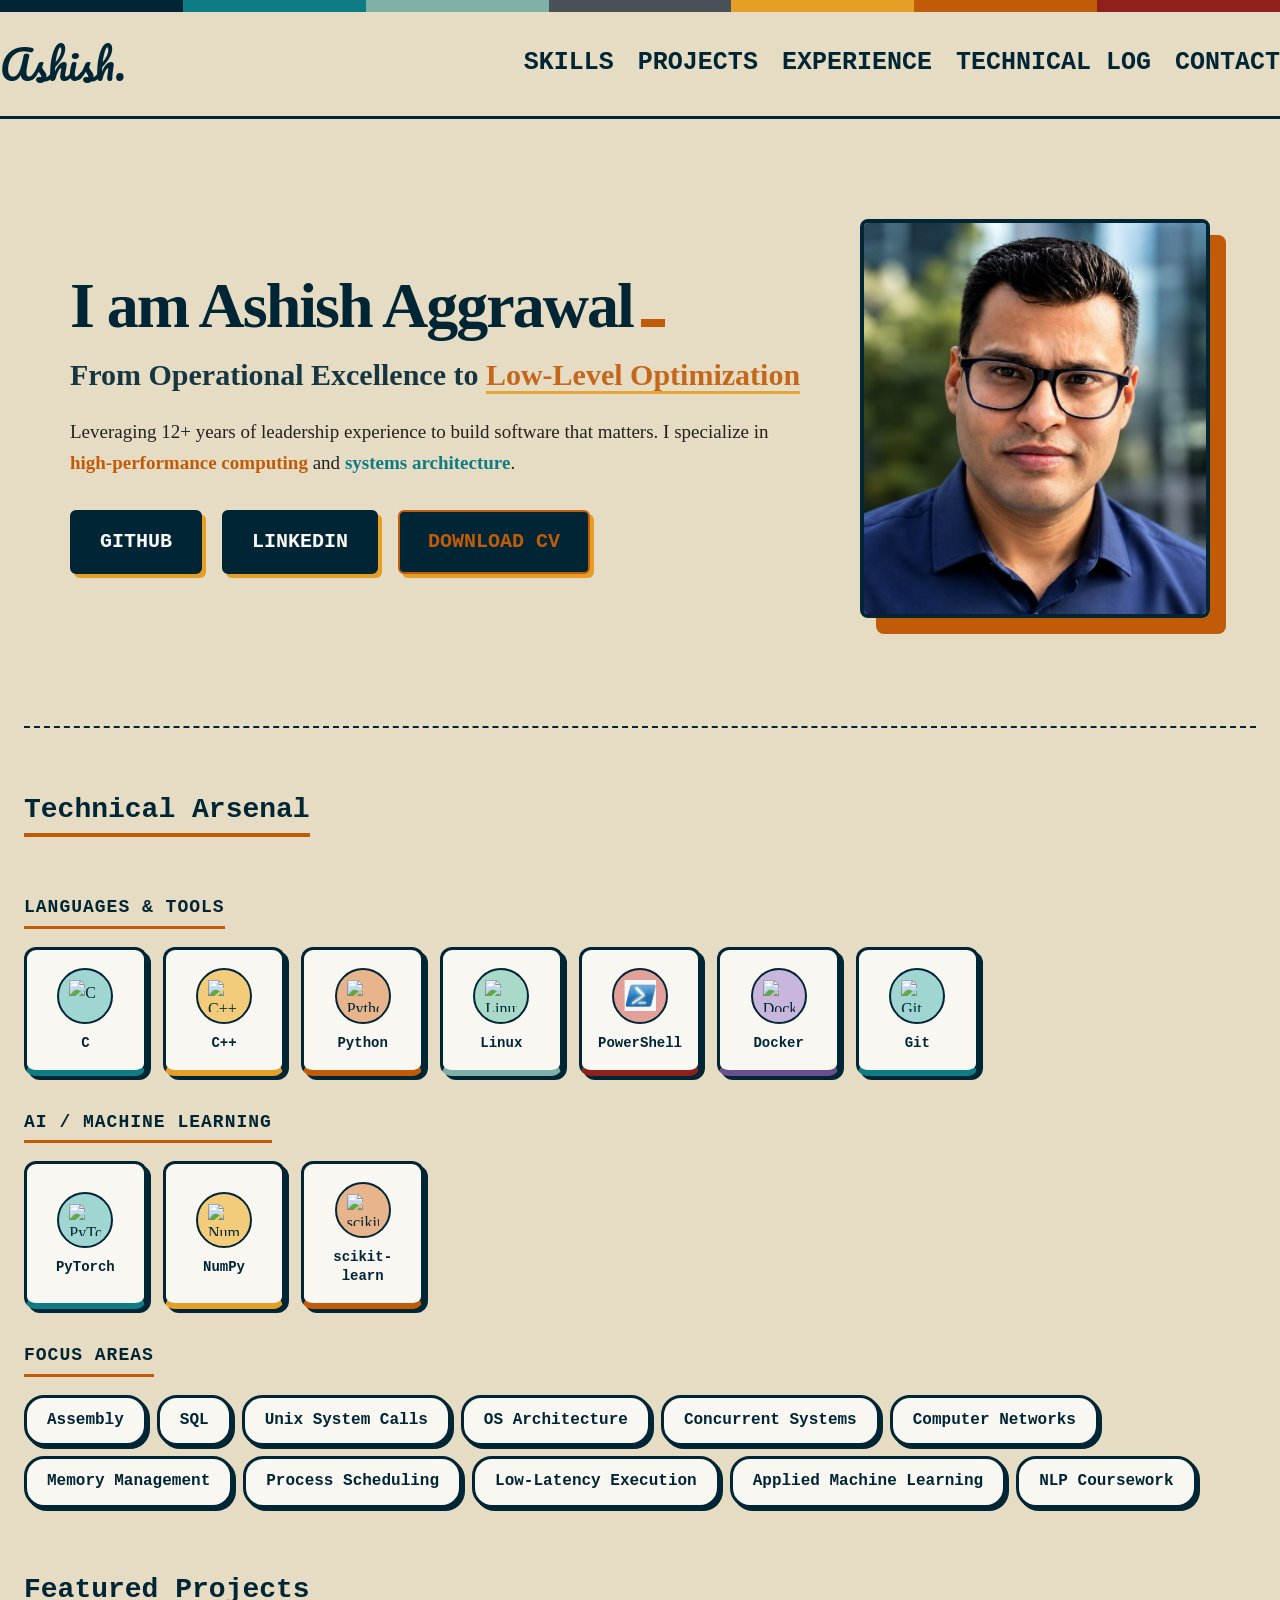
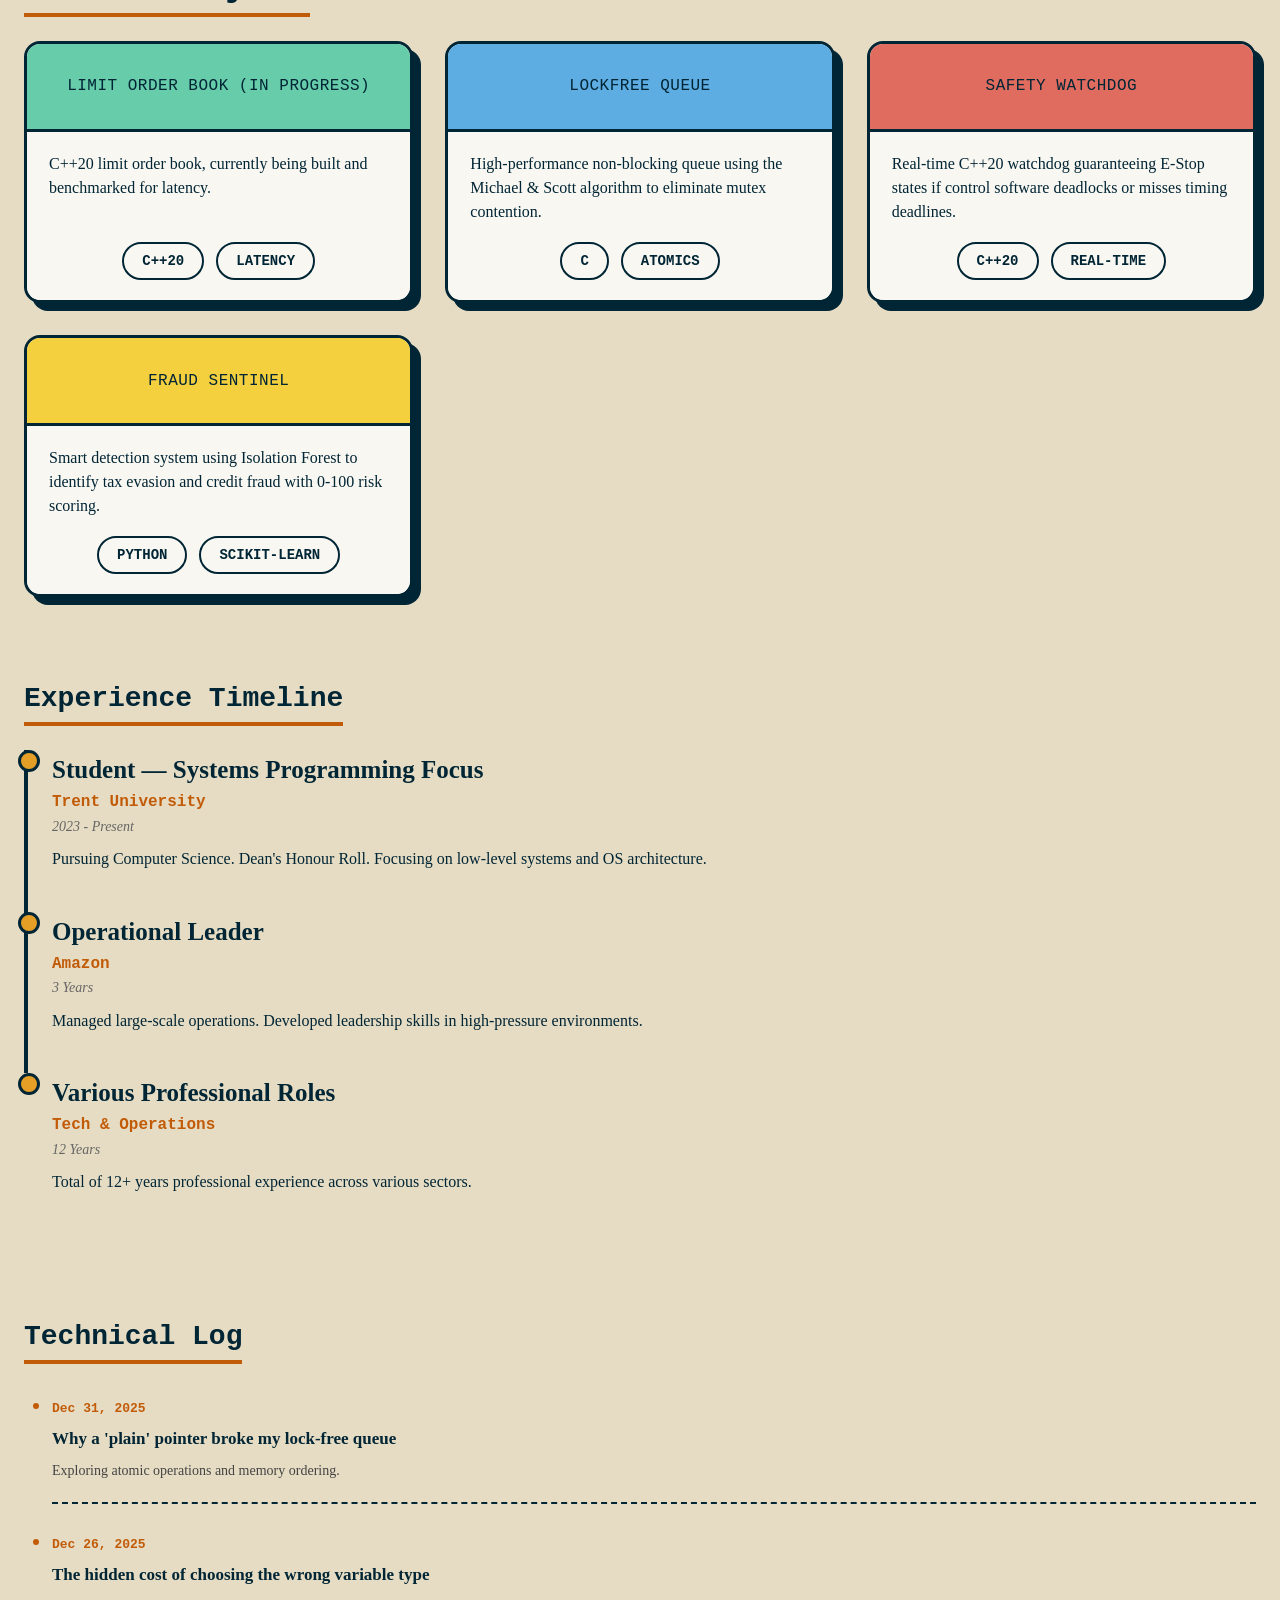
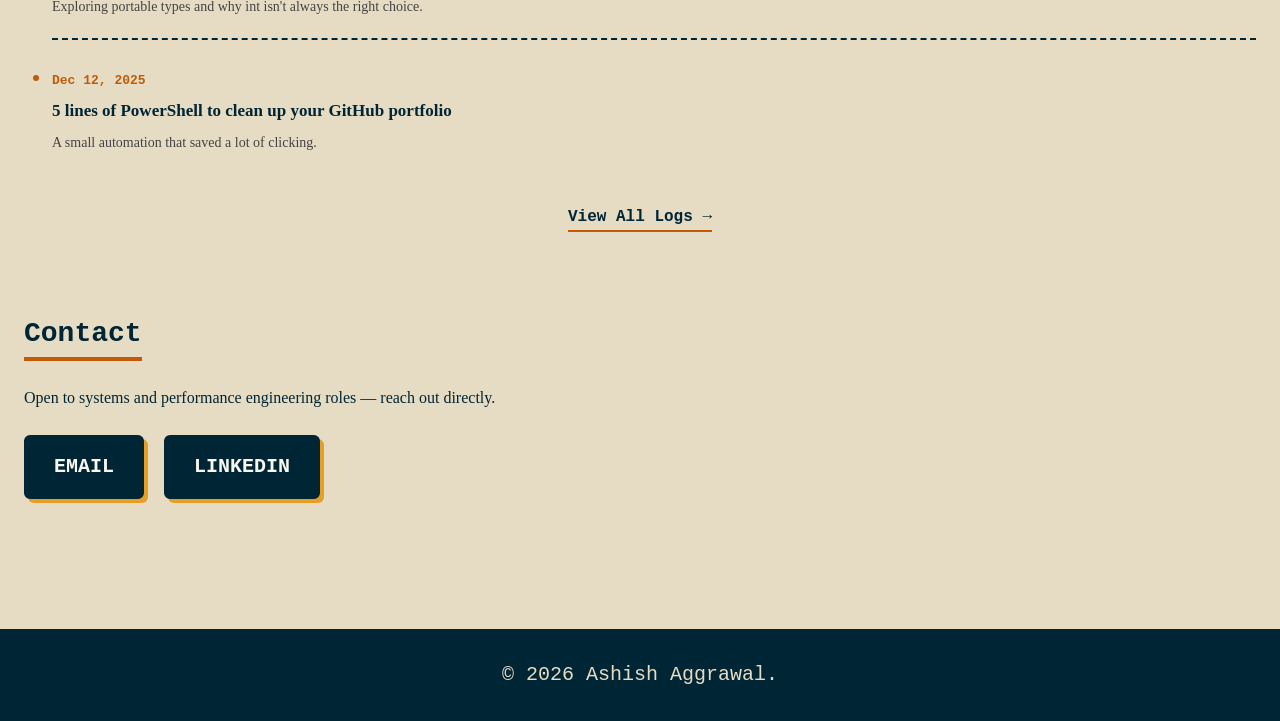
==== index.html @ 166eef03 "Add Markdown-powered Technical Log, refresh content, fix bugs - Convert Diary section into a real bl" ====
<!doctype html>
<html lang="en">
  <head>
    <meta charset="UTF-8" />
    <meta name="viewport" content="width=device-width, initial-scale=1.0" />
    <title>Ashish Aggrawal - Hello World!!</title>
    <link rel="stylesheet" href="style.css" />
    <link href="https://fonts.googleapis.com/css2?family=Pacifico&display=swap" rel="stylesheet">
    <style>
      .skill-tag {
        cursor: pointer;
      }
      .view-archive-link {
        display: inline-block;
        margin-top: 20px;
        font-family: "Courier New", monospace;
        font-weight: bold;
        font-size: 18px;
        color: var(--text-navy);
        border-bottom: 2px solid var(--rust);
      }
      .view-archive-link:hover {
        color: var(--rust);
        background-color: #fff8e1;
      }
    </style>
  </head>
  <body>
    <div class="color-bar">
      <div class="c1"></div>
      <div class="c2"></div>
      <div class="c3"></div>
      <div class="c4"></div>
      <div class="c5"></div>
      <div class="c6"></div>
      <div class="c7"></div>
    </div>

    <header>
      <div class="container header-content">
        <div class="logo">
          <h1>Ashish.</h1>
        </div>
        <nav>
          <a href="#skills">Skills</a>
          <a href="#projects">Projects</a>
          <a href="#experience">Experience</a>
          <a href="#diary">Technical Log</a>
          <a href="#contact">Contact</a>
        </nav>
      </div>
    </header>

    <div class="container">
      <section class="hero">
        <div class="hero-content">
          <div class="hero-text">
            <h1>I am Ashish Aggrawal<span class="cursor-blink"></span></h1>

            <h2>
              From Operational Excellence to
              <span class="highlight-rust">Low-Level Optimization</span>
            </h2>

            <p>
              Leveraging 12+ years of leadership experience to build software
              that matters. I specialize in
              <span class="txt-rust">high-performance computing</span> and
              <span class="txt-teal">systems architecture</span>.
            </p>

            <div class="hero-buttons">
              <a href="https://github.com/aggraa22m" target="_blank" class="btn"
                >GitHub</a
              >
              <a
                href="https://www.linkedin.com/in/ashishaggrawal"
                target="_blank"
                class="btn"
                >LinkedIn</a
              >
              <a
                href="/Resources/resume.pdf"
                target="_blank"
                class="btn"
                style="border-color: var(--rust); color: var(--rust)"
                >Download CV</a
              >
            </div>
          </div>

          <div class="hero-image-wrapper">
            <img
              src="Resources/headshot.jpg"
              alt="Ashish Aggrawal"
              class="hero-img"
            />
          </div>
        </div>
      </section>

      <div class="main-layout">
        <main class="full-width-content">
          <section id="skills" class="skills-section">
            <div class="section-header">
              <h3 class="section-title">Technical Arsenal</h3>
            </div>
            <div class="skills-subheading">Languages & Tools</div>
            <div class="skills-grid">
              <div class="skill-card" title="C">
                <span class="skill-icon-badge"><img class="skill-icon" src="https://cdn.simpleicons.org/c/00599C" alt="C" /></span>
                <span class="skill-label">C</span>
              </div>
              <div class="skill-card" title="C++">
                <span class="skill-icon-badge"><img class="skill-icon" src="https://cdn.simpleicons.org/cplusplus" alt="C++" /></span>
                <span class="skill-label">C++</span>
              </div>
              <div class="skill-card" title="Python">
                <span class="skill-icon-badge"><img class="skill-icon" src="https://cdn.simpleicons.org/python" alt="Python" /></span>
                <span class="skill-label">Python</span>
              </div>
              <div class="skill-card" title="Linux">
                <span class="skill-icon-badge"><img class="skill-icon" src="https://cdn.jsdelivr.net/gh/devicons/devicon@latest/icons/linux/linux-original.svg" alt="Linux" /></span>
                <span class="skill-label">Linux</span>
              </div>
              <div class="skill-card" title="PowerShell">
                <span class="skill-icon-badge"><img class="skill-icon" src="Resources/powershell.png" alt="PowerShell" /></span>
                <span class="skill-label">PowerShell</span>
              </div>
              <div class="skill-card" title="Docker">
                <span class="skill-icon-badge"><img class="skill-icon" src="https://cdn.simpleicons.org/docker" alt="Docker" /></span>
                <span class="skill-label">Docker</span>
              </div>
              <div class="skill-card" title="Git">
                <span class="skill-icon-badge"><img class="skill-icon" src="https://cdn.simpleicons.org/git" alt="Git" /></span>
                <span class="skill-label">Git</span>
              </div>
            </div>

            <div class="skills-subheading">AI / Machine Learning</div>
            <div class="skills-grid">
              <div class="skill-card" title="PyTorch">
                <span class="skill-icon-badge"><img class="skill-icon" src="https://cdn.simpleicons.org/pytorch" alt="PyTorch" /></span>
                <span class="skill-label">PyTorch</span>
              </div>
              <div class="skill-card" title="NumPy">
                <span class="skill-icon-badge"><img class="skill-icon" src="https://cdn.simpleicons.org/numpy" alt="NumPy" /></span>
                <span class="skill-label">NumPy</span>
              </div>
              <div class="skill-card" title="scikit-learn">
                <span class="skill-icon-badge"><img class="skill-icon" src="https://cdn.simpleicons.org/scikitlearn" alt="scikit-learn" /></span>
                <span class="skill-label">scikit-learn</span>
              </div>
            </div>

            <div class="skills-subheading">Focus Areas</div>
            <div class="skill-chip-row">
              <span class="skill-chip">Assembly</span>
              <span class="skill-chip">SQL</span>
              <span class="skill-chip">Unix System Calls</span>
              <span class="skill-chip">OS Architecture</span>
              <span class="skill-chip">Concurrent Systems</span>
              <span class="skill-chip">Computer Networks</span>
              <span class="skill-chip">Memory Management</span>
              <span class="skill-chip">Process Scheduling</span>
              <span class="skill-chip">Low-Latency Execution</span>
              <span class="skill-chip">Applied Machine Learning</span>
              <span class="skill-chip">NLP Coursework</span>
            </div>
          </section>

          <section id="projects">
            <div class="section-header">
              <h3 class="section-title">Featured Projects</h3>
            </div>

            <div class="projects-grid">
              <div class="project-card project-wip">
                <div class="card-thumb bg-green">
                  <p class="card-thumb-title">Limit Order Book (In Progress)</p>
                </div>
                <div class="card-body">
                  <p>
                    C++20 limit order book, currently being built and
                    benchmarked for latency.
                  </p>
                  <div class="card-pills">
                    <span class="pill">C++20</span>
                    <span class="pill">Latency</span>
                  </div>
                </div>
              </div>

              <a
                href="https://github.com/aggraa22m/Custom-C-Memory-Allocator-Simulator"
                target="_blank"
                class="project-card"
                style="text-decoration: none; color: inherit"
              >
                <div class="card-thumb bg-blue">
                  <p class="card-thumb-title">LockFree Queue</p>
                </div>
                <div class="card-body">
                  <p>
                    High-performance non-blocking queue using the Michael &
                    Scott algorithm to eliminate mutex contention.
                  </p>
                  <div class="card-pills">
                    <span class="pill">C</span>
                    <span class="pill">Atomics</span>
                  </div>
                </div>
              </a>

              <a
                href="https://github.com/aggraa22m/Safety-Watchdog"
                target="_blank"
                class="project-card"
                style="text-decoration: none; color: inherit"
              >
                <div class="card-thumb bg-red">
                  <p class="card-thumb-title">Safety Watchdog</p>
                </div>
                <div class="card-body">
                  <p>
                    Real-time C++20 watchdog guaranteeing E-Stop states if
                    control software deadlocks or misses timing deadlines.
                  </p>
                  <div class="card-pills">
                    <span class="pill">C++20</span>
                    <span class="pill">Real-time</span>
                  </div>
                </div>
              </a>

              <a
                href="https://fraud-analyzer-ml.streamlit.app/"
                target="_blank"
                class="project-card"
                style="text-decoration: none; color: inherit"
              >
                <div class="card-thumb bg-yellow">
                  <p class="card-thumb-title">Fraud Sentinel</p>
                </div>
                <div class="card-body">
                  <p>
                    Smart detection system using Isolation Forest to
                    identify tax evasion and credit fraud with 0-100 risk
                    scoring.
                  </p>
                  <div class="card-pills">
                    <span class="pill">Python</span>
                    <span class="pill">Scikit-learn</span>
                  </div>
                </div>
              </a>
            </div>
          </section>

          <section id="experience" class="experience-section">
            <div class="section-header">
              <h3 class="section-title">Experience Timeline</h3>
            </div>

            <div class="timeline-item">
              <div class="role">Student — Systems Programming Focus</div>
              <div class="company">Trent University</div>
              <span class="date">2023 - Present</span>
              <p>
                Pursuing Computer Science. Dean's Honour Roll. Focusing on
                low-level systems and OS architecture.
              </p>
            </div>

            <div class="timeline-item">
              <div class="role">Operational Leader</div>
              <div class="company">Amazon</div>
              <span class="date">3 Years</span>
              <p>
                Managed large-scale operations. Developed leadership skills in
                high-pressure environments.
              </p>
            </div>

            <div class="timeline-item">
              <div class="role">Various Professional Roles</div>
              <div class="company">Tech & Operations</div>
              <span class="date">12 Years</span>
              <p>
                Total of 12+ years professional experience across various
                sectors.
              </p>
            </div>
          </section>

          <section id="diary" class="diary-section">
            <div class="section-header">
              <h3 class="section-title">Technical Log</h3>
            </div>
            <ul class="diary-list horizontal-diary">
              <!-- DIARY_CARDS:START -->
              <li>
                <span class="diary-date">Dec 31, 2025</span>
                <a href="diary/why-a-plain-pointer-broke-my-lock-free-queue.html" class="diary-link">Why a 'plain' pointer broke my lock-free queue</a>
                <p class="diary-excerpt">Exploring atomic operations and memory ordering.</p>
              </li>
              <li>
                <span class="diary-date">Dec 26, 2025</span>
                <a href="diary/portable-types-in-c.html" class="diary-link">The hidden cost of choosing the wrong variable type</a>
                <p class="diary-excerpt">Exploring portable types and why int isn't always the right choice.</p>
              </li>
              <li>
                <span class="diary-date">Dec 12, 2025</span>
                <a href="diary/powershell-github-cleanup.html" class="diary-link">5 lines of PowerShell to clean up your GitHub portfolio</a>
                <p class="diary-excerpt">A small automation that saved a lot of clicking.</p>
              </li>
              <!-- DIARY_CARDS:END -->
            </ul>

            <div style="margin-top: 30px; text-align: center">
              <a
                href="diary.html"
                class="view-archive-link"
                style="font-size: 16px"
                >View All Logs →</a
              >
            </div>
          </section>

          <section id="contact" class="contact-section">
            <div class="section-header">
              <h3 class="section-title">Contact</h3>
            </div>
            <p style="margin-bottom: 24px">
              Open to systems and performance engineering roles — reach out
              directly.
            </p>
            <div class="hero-buttons">
              <a href="mailto:ashish22m@hotmail.com" class="btn">Email</a>
              <a
                href="https://www.linkedin.com/in/ashishaggrawal"
                target="_blank"
                class="btn"
                >LinkedIn</a
              >
            </div>
          </section>
        </main>
      </div>
    </div>
    <footer>
      <p>© 2026 Ashish Aggrawal.</p>
    </footer>
  </body>
</html>
---- style.css ----
/* --- 1. VINTAGE PALETTE & VARIABLES --- */
:root {
  --bg-cream: #e6dcc3;
  --text-navy: #002535;
  --teal: #0d7c85;
  --mint: #7fb0a8;
  --mustard: #e59f26;
  --rust: #c15b08;
  --red: #8f201c;
  --white: #f9f7f1;
  --grey: #495057;

  /* Card Backgrounds (Bento Style) */
  --bento-green: #66ccaa;
  --bento-red: #e06c60;
  --bento-yellow: #f4d03f;
  --bento-blue: #5dade2;
}

/* --- 2. GLOBAL RESET --- */
* {
  margin: 0;
  padding: 0;
  box-sizing: border-box;
}

body {
  font-family: "Georgia", serif;
  background-color: var(--bg-cream);
  color: var(--text-navy);
  line-height: 1.6;
  overflow-x: hidden;
}

.container {
  max-width: 1280px;
  margin: 0 auto;
  padding: 0 24px;
}

a {
  text-decoration: none;
  color: inherit;
}
ul {
  list-style: none;
}

/* Utility Class to replace inline HTML styles */
.page-header {
  margin-top: 30px;
  border: none;
  font-size: 40px;
}

/* --- 3. COLOR BAR --- */
.color-bar {
  display: flex;
  height: 12px;
  width: 100%;
  position: fixed;
  top: 0;
  z-index: 200;
}
.c1 { background-color: var(--text-navy); flex: 1; }
.c2 { background-color: var(--teal); flex: 1; }
.c3 { background-color: var(--mint); flex: 1; }
.c4 { background-color: var(--grey); flex: 1; }
.c5 { background-color: var(--mustard); flex: 1; }
.c6 { background-color: var(--rust); flex: 1; }
.c7 { background-color: var(--red); flex: 1; }

/* --- 4. HEADER --- */
header {
  background: var(--bg-cream);
  border-bottom: 3px solid var(--text-navy);
  position: sticky;
  top: 0;
  z-index: 100;
  margin-top: 12px;
}

.header-content {
  display: flex;
  justify-content: space-between;
  align-items: center;
  padding: 20px 0;
}

.logo h1 {
  font-size: 40px;
  font-weight: 400;
  font-family: "Pacifico", cursive;
  letter-spacing: normal;
  margin-left: 0px;
}

nav {
  display: flex;
  gap: 24px;
}
nav a {
  font-weight: bold;
  font-size: 25px;
  text-transform: uppercase;
  font-family: "Courier New", monospace;
  position: relative;
  white-space: nowrap;
}
nav a:hover {
  color: var(--rust);
}
nav a::after {
  content: "";
  display: block;
  width: 0;
  height: 2px;
  background: var(--rust);
  transition: width 0.3s;
}
nav a:hover::after {
  width: 100%;
}
nav a.active {
  color: var(--rust);
}
nav a.active::after {
  width: 100%;
}

/* --- 5. HERO SECTION --- */
.hero {
  padding: 100px 0;
  border-bottom: 2px dashed var(--text-navy);
  position: relative;
}

.hero-content {
  display: flex;
  align-items: center;
  justify-content: center;
  gap: 60px;
}

.hero-text {
  flex: 0 1 auto;
  max-width: 800px;
}

.hero h1 {
  font-size: 64px;
  font-weight: 900;
  line-height: 1.1;
  margin-bottom: 16px;
  color: var(--text-navy);
  letter-spacing: -2px;
}

.cursor-blink {
  display: inline-block;
  width: 24px;
  height: 8px;
  background-color: var(--rust);
  margin-left: 8px;
  animation: blink 1s step-end infinite;
  vertical-align: baseline;
}
@keyframes blink {
  0%, 100% { opacity: 1; }
  50% { opacity: 0; }
}

.hero h2 {
  font-size: 30px;
  font-weight: 700;
  line-height: 1.2;
  margin-bottom: 24px;
  color: var(--text-navy);
  font-family: "Georgia", serif;
  opacity: 0.9;
}

.hero p {
  font-size: 19px;
  color: #222;
  max-width: 700px;
  margin-bottom: 32px;
  font-weight: 500;
}

.txt-rust { color: var(--rust); font-weight: 800; }
.txt-teal { color: var(--teal); font-weight: 800; }
.txt-red { color: var(--red); font-weight: 800; }

.highlight-rust {
  color: var(--rust);
  border-bottom: 3px solid var(--mustard);
}
.highlight-teal {
  color: var(--teal);
  border-bottom: 3px solid var(--mint);
}

.hero-buttons {
  display: flex;
  gap: 20px;
}

.btn {
  display: inline-block;
  padding: 14px 28px;
  font-family: "Courier New", monospace;
  font-weight: 900;
  font-size: 20px;
  text-transform: uppercase;
  border-radius: 6px;
  transition: all 0.2s ease;
  cursor: pointer;
  background-color: var(--text-navy);
  color: var(--white);
  border: 2px solid var(--text-navy);
  box-shadow: 4px 4px 0 var(--mustard);
}

.btn:hover {
  transform: translate(-2px, -2px);
  box-shadow: 6px 6px 0 var(--mustard);
  background-color: var(--text-navy);
}

.hero-image-wrapper {
  flex-shrink: 0;
  position: relative;
  width: 100%;
  max-width: 350px;
}

.hero-img {
  width: 100%;
  max-width: 350px;
  height: auto;
  object-fit: cover;
  border: 4px solid var(--text-navy);
  box-shadow: 16px 16px 0 var(--rust);
  border-radius: 8px;
}

/* --- 6. MAIN LAYOUT CONTAINER (REFACTORED TO FULL-WIDTH STACK) --- */
.main-layout {
  display: block; 
  padding: 60px 0;
}

.full-width-content {
  width: 100%;
}

/* --- 7. SKILLS SECTION --- */
.skills-section { margin-bottom: 60px; }

.section-header {
  display: flex;
  align-items: center;
  gap: 16px;
  margin-bottom: 24px;
}

.section-title {
  font-family: "Courier New", monospace;
  font-size: 28px;
  font-weight: bold;
  border-bottom: 4px solid var(--rust);
}

.skills-grid {
  display: grid;
  grid-template-columns: repeat(auto-fill, minmax(115px, 1fr));
  gap: 16px;
  width: 100%;
}

.skill-card {
  width: 100%; 
  background: var(--white);
  border: 3px solid var(--text-navy);
  border-radius: 12px;
  box-shadow: 4px 4px 0 var(--text-navy);
  display: flex;
  flex-direction: column;
  align-items: center;
  justify-content: center;
  gap: 10px;
  padding: 18px 8px;
  transition: transform 0.15s, box-shadow 0.15s;
  cursor: default;
}
.skill-card:hover {
  transform: translate(-3px, -3px);
  box-shadow: 7px 7px 0 var(--text-navy);
}

.skill-icon {
  width: 32px;
  height: 32px;
  object-fit: contain;
  position: relative;
  z-index: 1;
}

.skill-icon-badge {
  width: 56px;
  height: 56px;
  border-radius: 50%;
  display: flex;
  align-items: center;
  justify-content: center;
  border: 2px solid var(--text-navy);
}
.skill-card:nth-of-type(6n + 1) .skill-icon-badge { background-color: #9fd6d1; }
.skill-card:nth-of-type(6n + 1) { border-bottom: 6px solid var(--teal); }
.skill-card:nth-of-type(6n + 2) .skill-icon-badge { background-color: #f2cc7a; }
.skill-card:nth-of-type(6n + 2) { border-bottom: 6px solid var(--mustard); }
.skill-card:nth-of-type(6n + 3) .skill-icon-badge { background-color: #e8b48c; }
.skill-card:nth-of-type(6n + 3) { border-bottom: 6px solid var(--rust); }
.skill-card:nth-of-type(6n + 4) .skill-icon-badge { background-color: #a9d9c8; }
.skill-card:nth-of-type(6n + 4) { border-bottom: 6px solid var(--mint); }
.skill-card:nth-of-type(6n + 5) .skill-icon-badge { background-color: #e2a09a; }
.skill-card:nth-of-type(6n + 5) { border-bottom: 6px solid var(--red); }
.skill-card:nth-of-type(6n + 6) .skill-icon-badge { background-color: #c9b6dd; }
.skill-card:nth-of-type(6n + 6) { border-bottom: 6px solid #6b4e8e; }

.skill-label {
  font-family: "Courier New", monospace;
  font-size: 14px;
  font-weight: 900;
  color: var(--text-navy);
  text-align: center;
  line-height: 1.3;
  word-break: break-word; 
}

.skills-subheading {
  display: inline-block;
  font-family: "Courier New", monospace;
  font-size: 18px;
  font-weight: 900;
  color: var(--text-navy);
  text-transform: uppercase;
  letter-spacing: 1px;
  padding-bottom: 4px;
  border-bottom: 3px solid var(--rust);
  margin: 32px 0 18px;
}
.skills-subheading:first-child {
  margin-top: 0;
}

.skill-chip-row {
  display: flex;
  flex-wrap: wrap;
  gap: 10px;
}

.skill-chip {
  background: var(--white);
  border: 3px solid var(--text-navy);
  border-radius: 20px;
  padding: 10px 20px;
  font-family: "Courier New", monospace;
  font-size: 16px;
  font-weight: 900;
  color: var(--text-navy);
  box-shadow: 3px 3px 0 var(--text-navy);
  white-space: nowrap;
  transition: transform 0.15s ease, box-shadow 0.15s ease;
  cursor: default;
}

.skill-chip:hover {
  transform: translate(-2px, -2px);
}

.skill-chip:nth-of-type(6n + 1):hover { box-shadow: 5px 5px 0 var(--teal); }
.skill-chip:nth-of-type(6n + 2):hover { box-shadow: 5px 5px 0 var(--mustard); }
.skill-chip:nth-of-type(6n + 3):hover { box-shadow: 5px 5px 0 var(--rust); }
.skill-chip:nth-of-type(6n + 4):hover { box-shadow: 5px 5px 0 var(--red); }
.skill-chip:nth-of-type(6n + 5):hover { box-shadow: 5px 5px 0 var(--text-navy); }
.skill-chip:nth-of-type(6n + 6):hover { box-shadow: 5px 5px 0 var(--mint); }

/* --- 8. PROJECTS SECTION --- */
.projects-grid {
  display: grid;
  grid-template-columns: repeat(auto-fit, minmax(340px, 1fr)); 
  gap: 32px;
}

.project-card {
  background: var(--white);
  border-radius: 16px;
  color: var(--text-navy);
  border: 3px solid var(--text-navy);
  box-shadow: 8px 8px 0 var(--text-navy);
  transition: transform 0.2s;
  display: flex;
  flex-direction: column;
  overflow: hidden;
}
.project-card:hover {
  transform: translate(-4px, -4px);
  box-shadow: 12px 12px 0 var(--text-navy);
}

.card-thumb {
  min-height: 88px;
  flex-shrink: 0;
  display: flex;
  align-items: center;
  justify-content: center;
  border-bottom: 3px solid var(--text-navy);
  background-size: cover;
  background-position: center;
  padding: 16px 16px;
  text-align: center;
}

.card-thumb-title {
  font-family: "Arial black", Consolas, monospace;
  font-size: 30px;
  font-weight: 900;
  text-transform: uppercase;
  letter-spacing: 0.5px;
  color: var(--text-navy);
  line-height: 1.2;
  margin: 0;
  display: flex;
  justify-content: center;
  align-items: center;
}

.card-body {
  padding: 20px 22px;
  display: flex;
  flex-direction: column;
  align-items: center;
  gap: 18px;
  background: var(--white);
  text-align: center;
  border-radius: 0 0 13px 13px;
  flex-grow: 1; 
}

.bg-green { background-color: var(--bento-green); }
.bg-blue { background-color: var(--bento-blue); }
.bg-red { background-color: var(--bento-red); }
.bg-yellow { background-color: var(--bento-yellow); }

.project-card p {
  font-size: 16px;
  margin: 0;
  font-weight: 500;
  line-height: 1.5;
  text-align: left;
  align-self: stretch;
}

.card-pills {
  display: flex;
  flex-wrap: wrap;
  justify-content: center;
  gap: 12px; 
  margin-top: auto; 
}
.pill {
  background: var(--white);
  border: 2px solid var(--text-navy);
  padding: 6px 18px;
  border-radius: 20px;
  font-size: 14px;
  font-weight: bold;
  font-family: "Courier New", monospace;
  text-transform: uppercase;
}

.project-wip {
  cursor: default;
}

/* --- 9. WORK EXPERIENCE --- */
.experience-section { 
  margin-top: 80px; 
  margin-bottom: 80px;
}

.timeline-item {
  border-left: 4px solid var(--text-navy);
  padding-left: 24px;
  padding-bottom: 40px;
  position: relative;
}
.timeline-item:last-child { border-left: 4px solid transparent; }

.timeline-item::before {
  content: "";
  position: absolute;
  left: -10px;
  top: 0;
  width: 16px;
  height: 16px;
  background: var(--mustard);
  border: 3px solid var(--text-navy);
  border-radius: 50%;
}
.role { font-size: 25px; font-weight: bold; color: var(--text-navy); }
.company { color: var(--rust); font-weight: bold; font-family: "Courier New", monospace; font-size: 16px; }
.date { font-size: 14px; color: #666; margin-bottom: 8px; display: block; font-style: italic; }

/* --- 10. DIARY SECTION (BULLETED LIST) --- */
.diary-section {
  margin-top: 80px;
}

.contact-section {
  margin-top: 80px;
}

.horizontal-diary {
  list-style: disc;
  padding-left: 28px;
}

.horizontal-diary li {
  margin-bottom: 20px;
  padding-bottom: 20px;
  border-bottom: 2px dashed var(--text-navy);
}
.horizontal-diary li:last-child {
  margin-bottom: 0;
  padding-bottom: 0;
  border-bottom: none;
}
.horizontal-diary li::marker {
  color: var(--rust);
  font-size: 1.3em;
}

.diary-date {
  font-family: "Courier New", monospace;
  font-size: 13px;
  color: var(--rust);
  display: block;
  margin-bottom: 8px;
  font-weight: bold;
}

.diary-link {
  font-weight: bold;
  font-size: 17px;
  color: var(--text-navy);
  display: block;
  margin-bottom: 10px;
  line-height: 1.3;
}
.diary-link:hover { text-decoration: underline; color: var(--teal); }

.diary-excerpt { font-size: 14px; color: #444; }

/* --- 11a. BLOG POST CONTENT (rendered Markdown) --- */
.post-content h3,
.post-content h4,
.post-content h5 {
  font-family: "Courier New", monospace;
  color: var(--text-navy);
  margin: 28px 0 12px;
  line-height: 1.3;
}
.post-content h3 { font-size: 22px; }
.post-content h4 { font-size: 19px; }
.post-content h5 { font-size: 16px; }

.post-content p {
  margin-bottom: 18px;
}

.post-content strong { font-weight: 800; }
.post-content em { font-style: italic; }

.post-content a {
  color: var(--rust);
  text-decoration: underline;
}
.post-content a:hover { color: var(--teal); }

.post-content ul {
  list-style: disc;
  padding-left: 24px;
  margin-bottom: 18px;
}
.post-content li { margin-bottom: 8px; }

.post-content code {
  font-family: "Courier New", monospace;
  font-size: 0.9em;
  background: var(--bg-cream);
  border: 1px solid var(--text-navy);
  padding: 2px 6px;
  border-radius: 4px;
}

.post-content pre {
  background: var(--text-navy);
  color: var(--white);
  padding: 16px 18px;
  border-radius: 8px;
  border: 3px solid var(--text-navy);
  overflow-x: auto;
  margin-bottom: 18px;
}
.post-content pre code {
  background: none;
  border: none;
  padding: 0;
  color: inherit;
  font-size: 14px;
}

.post-content img {
  max-width: 100%;
  height: auto;
  display: block;
  margin: 24px auto;
  border: 4px solid var(--text-navy);
  border-radius: 8px;
  box-shadow: 8px 8px 0 var(--rust);
}

/* --- 11. FOOTER --- */
footer {
  background: var(--text-navy);
  color: var(--bg-cream);
  padding: 30px 0;
  text-align: center;
  font-size: 20px;
  font-family: "Courier New", monospace;
  margin-top: 70px;
}

/* --- 12. RESPONSIVE MEDIA QUERIES --- */
@media (max-width: 900px) {
  .container {
    padding: 0 20px;
  }

  .header-content {
    flex-direction: column;
    gap: 15px;
  }

  nav {
    flex-wrap: wrap;
    justify-content: center;
    gap: 15px;
  }

  nav a {
    font-size: 18px;
  }

  .hero-content {
    flex-direction: column-reverse;
    text-align: center;
    gap: 30px;
  }

  .hero-text {
    max-width: 100%;
  }

  .hero h1 {
    font-size: 38px;
    line-height: 1.1;
  }

  .hero h2 {
    font-size: 22px;
  }

  .hero-buttons {
    flex-direction: column;
    width: 100%;
    gap: 15px;
  }

  .hero-buttons .btn {
    width: 100%;
    display: block;
    text-align: center;
  }

  .skills-grid {
    grid-template-columns: repeat(auto-fill, minmax(100px, 1fr));
  }

  .projects-grid {
    grid-template-columns: 1fr;
  }

  .page-header {
    font-size: 32px;
  }
  .section-title {
    font-size: 28px;
  }
}
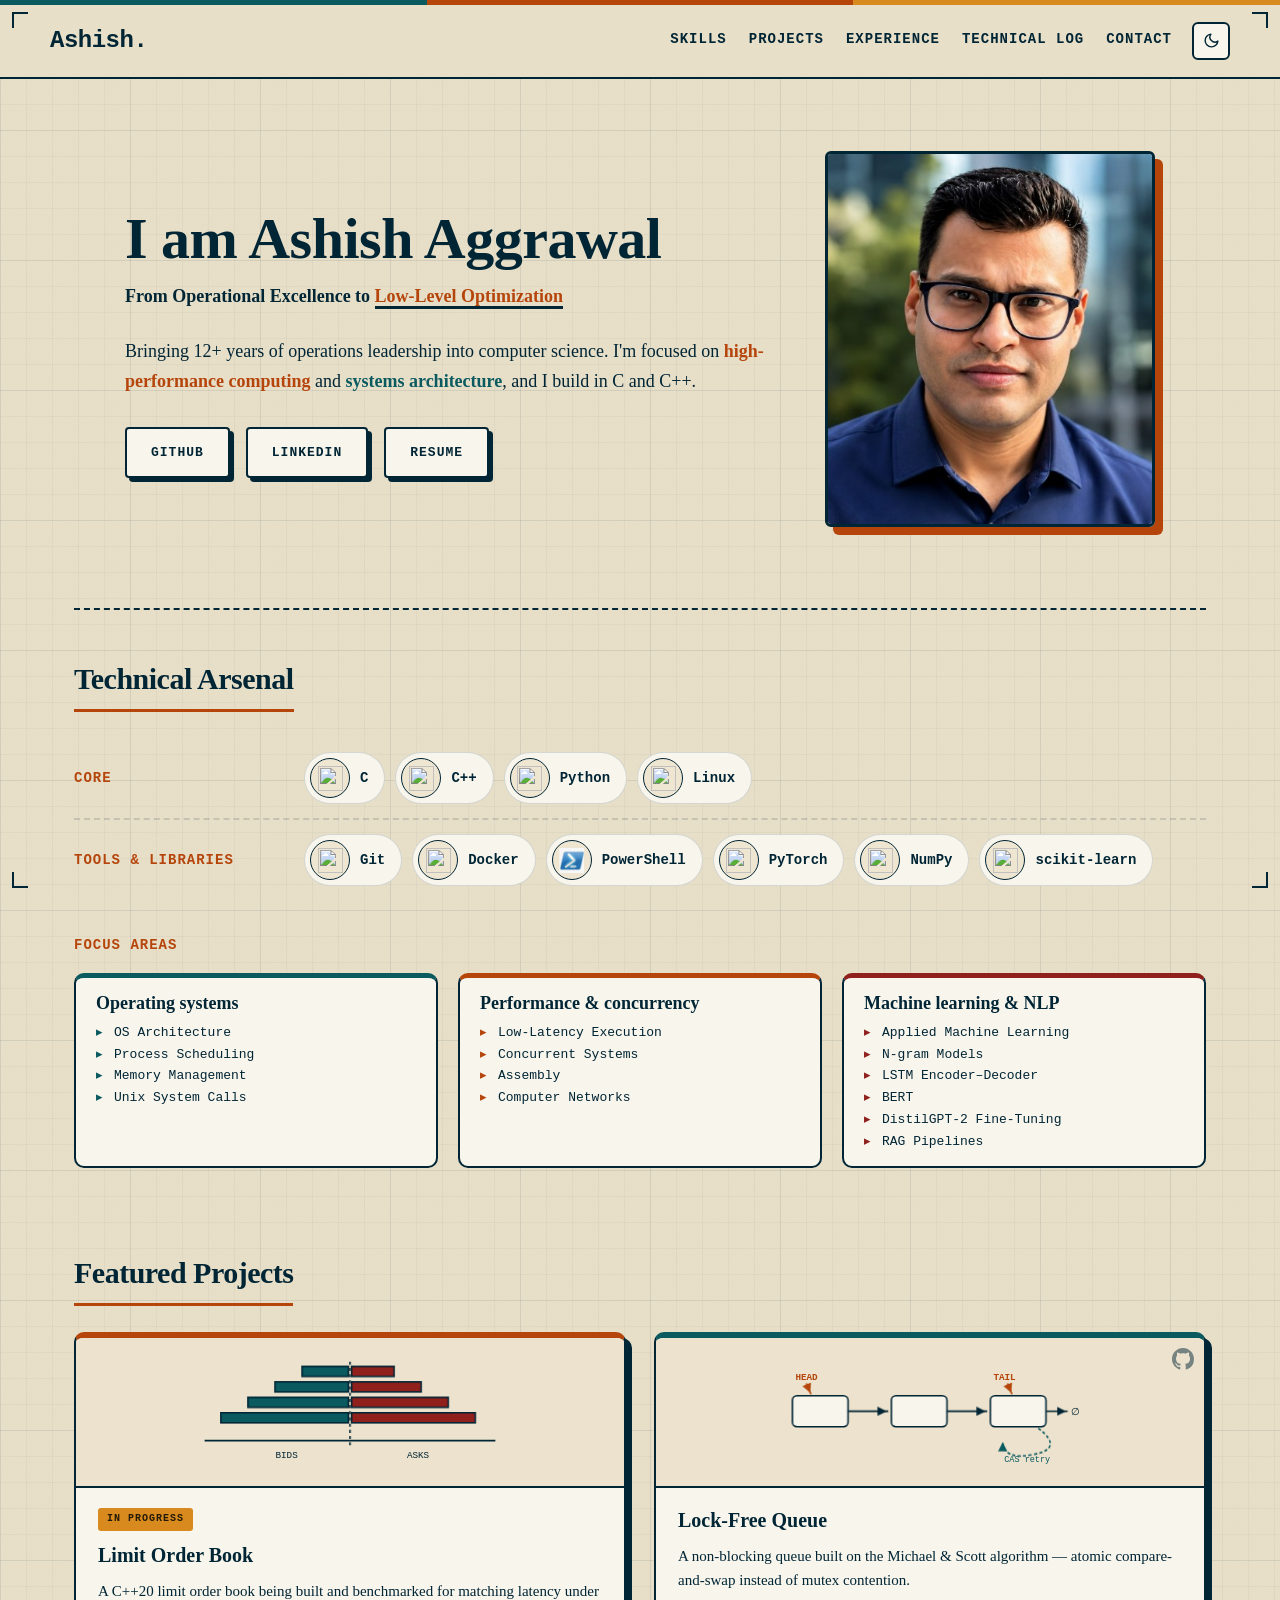
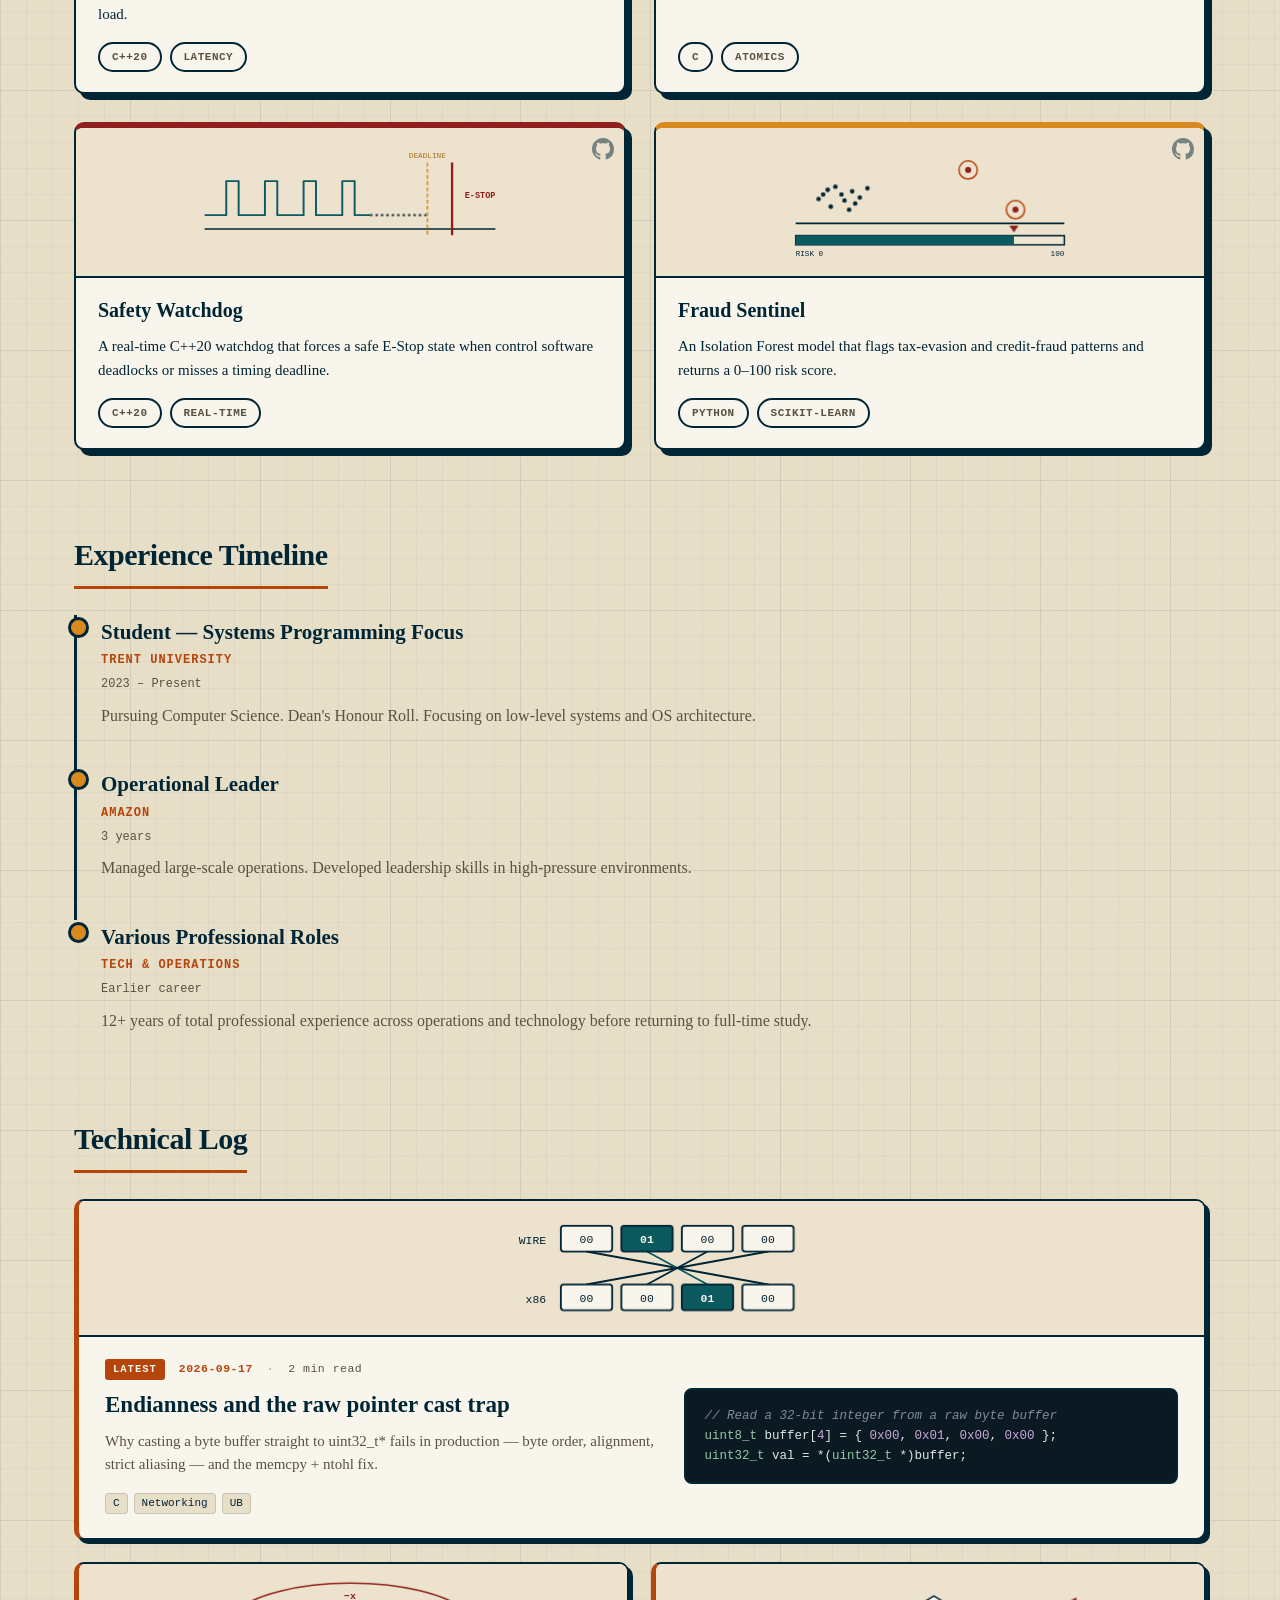
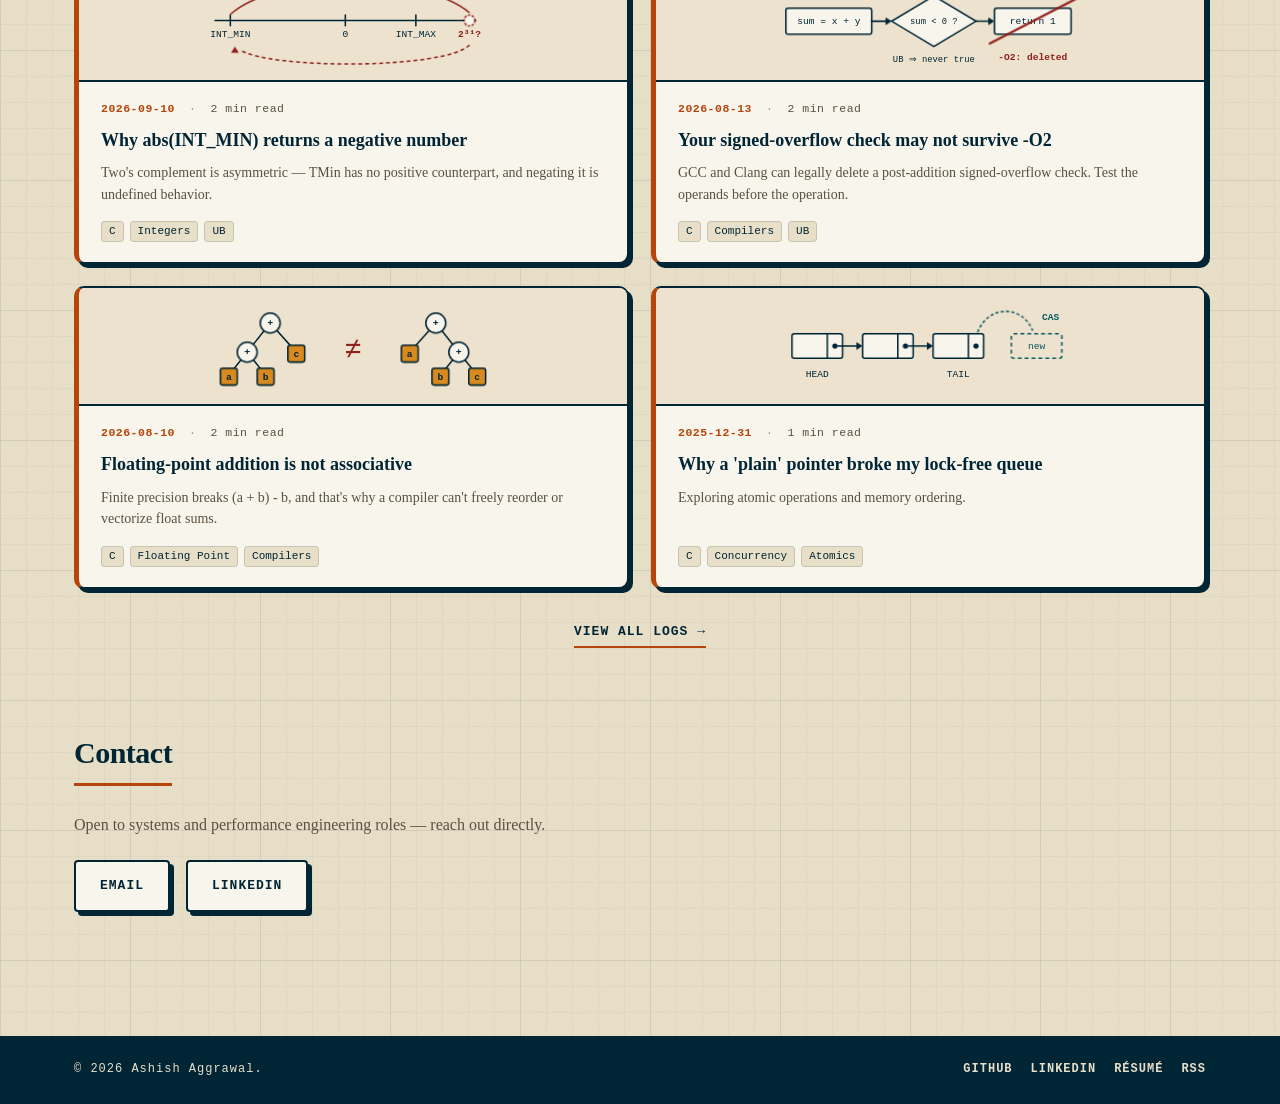
==== commit 8c35be13: "Redesign Technical Log, skills section and hero entrance Technical Log - Cards instead of a plain li" ====
--- a/index.html
+++ b/index.html
@@ -3,44 +3,83 @@
   <head>
     <meta charset="UTF-8" />
     <meta name="viewport" content="width=device-width, initial-scale=1.0" />
-    <title>Ashish Aggrawal - Hello World!!</title>
+    <title>Ashish Aggrawal — Systems &amp; Performance Engineering</title>
+    <meta
+      name="description"
+      content="Ashish Aggrawal — computer science student focused on low-level systems, high-performance computing and C/C++. Projects, experience and a technical log."
+    />
+    <meta name="author" content="Ashish Aggrawal" />
+    <link rel="canonical" href="https://ashishaggrawal.github.io/" />
+    <link
+      rel="icon"
+      href="data:image/svg+xml,%3Csvg%20xmlns='http://www.w3.org/2000/svg'%20viewBox='0%200%20100%20100'%3E%3Crect%20width='100'%20height='100'%20rx='18'%20fill='%23002535'/%3E%3Ctext%20x='50'%20y='54'%20font-family='Georgia,serif'%20font-size='62'%20fill='%23e8dfc8'%20text-anchor='middle'%20dominant-baseline='central'%3EA%3C/text%3E%3C/svg%3E"
+    />
+    <meta property="og:type" content="website" />
+    <meta property="og:title" content="Ashish Aggrawal — Systems &amp; Performance Engineering" />
+    <meta
+      property="og:description"
+      content="Computer science student focused on low-level systems, high-performance computing and C/C++."
+    />
+    <meta property="og:url" content="https://ashishaggrawal.github.io/" />
+    <meta property="og:image" content="https://ashishaggrawal.github.io/Resources/og-image.png" />
+    <meta property="og:image:width" content="1200" />
+    <meta property="og:image:height" content="630" />
+    <meta name="twitter:card" content="summary_large_image" />
+    <meta name="twitter:image" content="https://ashishaggrawal.github.io/Resources/og-image.png" />
+    <link rel="alternate" type="application/rss+xml" title="Ashish Aggrawal — Technical Log" href="https://ashishaggrawal.github.io/feed.xml" />
+    <meta name="theme-color" content="#e8dfc8" media="(prefers-color-scheme: light)" />
+    <meta name="theme-color" content="#131e26" media="(prefers-color-scheme: dark)" />
+    <script type="application/ld+json">
+      {
+        "@context": "https://schema.org",
+        "@type": "Person",
+        "name": "Ashish Aggrawal",
+        "url": "https://ashishaggrawal.github.io/",
+        "jobTitle": "Systems & Performance Engineering",
+        "alumniOf": { "@type": "CollegeOrUniversity", "name": "Trent University" },
+        "knowsAbout": ["C", "C++", "Systems programming", "High-performance computing", "Operating systems"],
+        "sameAs": [
+          "https://github.com/ashishaggrawal",
+          "https://www.linkedin.com/in/ashishaggrawal"
+        ]
+      }
+    </script>
+    <script>
+      (function () {
+        document.documentElement.classList.add("js");
+        try {
+          var s = localStorage.getItem("theme");
+          var d = s
+            ? s === "dark"
+            : matchMedia("(prefers-color-scheme: dark)").matches;
+          if (d) document.documentElement.setAttribute("data-theme", "dark");
+        } catch (e) {}
+      })();
+    </script>
     <link rel="stylesheet" href="style.css" />
-    <link href="https://fonts.googleapis.com/css2?family=Pacifico&display=swap" rel="stylesheet">
-    <style>
-      .skill-tag {
-        cursor: pointer;
-      }
-      .view-archive-link {
-        display: inline-block;
-        margin-top: 20px;
-        font-family: "Courier New", monospace;
-        font-weight: bold;
-        font-size: 18px;
-        color: var(--text-navy);
-        border-bottom: 2px solid var(--rust);
-      }
-      .view-archive-link:hover {
-        color: var(--rust);
-        background-color: #fff8e1;
-      }
-    </style>
   </head>
   <body>
-    <div class="color-bar">
+    <a class="skip-link" href="#main">Skip to content</a>
+
+    <svg width="0" height="0" aria-hidden="true" style="position: absolute">
+      <symbol id="ico-github" viewBox="0 0 16 16"><path d="M8 0C3.58 0 0 3.58 0 8c0 3.54 2.29 6.53 5.47 7.59.4.07.55-.17.55-.38 0-.19-.01-.82-.01-1.49-2.01.37-2.53-.49-2.69-.94-.09-.23-.48-.94-.82-1.13-.28-.15-.68-.52-.01-.53.63-.01 1.08.58 1.23.82.72 1.21 1.87.87 2.33.66.07-.52.28-.87.51-1.07-1.78-.2-3.64-.89-3.64-3.95 0-.87.31-1.59.82-2.15-.08-.2-.36-1.02.08-2.12 0 0 .67-.21 2.2.82.64-.18 1.32-.27 2-.27.68 0 1.36.09 2 .27 1.53-1.04 2.2-.82 2.2-.82.44 1.1.16 1.92.08 2.12.51.56.82 1.27.82 2.15 0 3.07-1.87 3.75-3.65 3.95.29.25.54.73.54 1.48 0 1.07-.01 1.93-.01 2.2 0 .21.15.46.55.38A8.01 8.01 0 0 0 16 8c0-4.42-3.58-8-8-8z"/></symbol>
+      <symbol id="ico-moon" viewBox="0 0 24 24" fill="none" stroke="currentColor" stroke-width="2" stroke-linecap="round" stroke-linejoin="round"><path d="M21 12.8A9 9 0 1 1 11.2 3 7 7 0 0 0 21 12.8z"/></symbol>
+      <symbol id="ico-sun" viewBox="0 0 24 24" fill="none" stroke="currentColor" stroke-width="2" stroke-linecap="round" stroke-linejoin="round"><circle cx="12" cy="12" r="4"/><path d="M12 2v2M12 20v2M4.9 4.9l1.4 1.4M17.7 17.7l1.4 1.4M2 12h2M20 12h2M6.3 17.7l-1.4 1.4M19.1 4.9l-1.4 1.4"/></symbol>
+    </svg>
+
+    <div class="color-bar" aria-hidden="true">
       <div class="c1"></div>
       <div class="c2"></div>
       <div class="c3"></div>
-      <div class="c4"></div>
-      <div class="c5"></div>
-      <div class="c6"></div>
-      <div class="c7"></div>
     </div>
 
     <header>
       <div class="container header-content">
-        <div class="logo">
-          <h1>Ashish.</h1>
-        </div>
+        <a class="logo" href="index.html">Ashish.</a>
+        <input type="checkbox" id="nav-toggle" class="nav-toggle" />
+        <label for="nav-toggle" class="nav-toggle-btn" aria-label="Toggle navigation menu">
+          <span></span><span></span><span></span>
+        </label>
         <nav>
           <a href="#skills">Skills</a>
           <a href="#projects">Projects</a>
@@ -48,6 +87,10 @@
           <a href="#diary">Technical Log</a>
           <a href="#contact">Contact</a>
         </nav>
+        <button class="theme-toggle" type="button" aria-label="Switch color theme">
+          <svg class="ico-moon" aria-hidden="true"><use href="#ico-moon" /></svg>
+          <svg class="ico-sun" aria-hidden="true"><use href="#ico-sun" /></svg>
+        </button>
       </div>
     </header>
 
@@ -55,36 +98,76 @@
       <section class="hero">
         <div class="hero-content">
           <div class="hero-text">
-            <h1>I am Ashish Aggrawal<span class="cursor-blink"></span></h1>
-
-            <h2>
+            <h1>I am Ashish Aggrawal</h1>
+            <script>
+              // Hero entrance: split the name into letters so it can "type"
+              // out. Runs before first paint; the real text stays in the
+              // aria-label for screen readers and search.
+              (function () {
+                var h = document.querySelector(".hero h1");
+                if (!h || matchMedia("(prefers-reduced-motion: reduce)").matches) return;
+                var text = h.textContent;
+                h.setAttribute("aria-label", text);
+                var out = document.createElement("span");
+                out.setAttribute("aria-hidden", "true");
+                var i = 0;
+                text.split(" ").forEach(function (word, w) {
+                  if (w) out.appendChild(document.createTextNode(" "));
+                  var ws = document.createElement("span");
+                  ws.className = "hero-word";
+                  word.split("").forEach(function (ch) {
+                    var c = document.createElement("span");
+                    c.className = "hero-char";
+                    c.style.animationDelay = 0.1 + i++ * 0.035 + "s";
+                    c.textContent = ch;
+                    ws.appendChild(c);
+                  });
+                  out.appendChild(ws);
+                });
+                var caret = document.createElement("span");
+                caret.className = "hero-caret";
+                out.lastChild.appendChild(caret);
+                h.textContent = "";
+                h.appendChild(out);
+                document.documentElement.classList.add("hero-typed");
+              })();
+            </script>
+
+            <p class="hero-tagline">
               From Operational Excellence to
               <span class="highlight-rust">Low-Level Optimization</span>
-            </h2>
+            </p>
 
             <p>
-              Leveraging 12+ years of leadership experience to build software
-              that matters. I specialize in
+              Bringing 12+ years of operations leadership into computer science.
+              I'm focused on
               <span class="txt-rust">high-performance computing</span> and
-              <span class="txt-teal">systems architecture</span>.
+              <span class="txt-teal">systems architecture</span>, and I build in
+              C and C++.
             </p>
 
             <div class="hero-buttons">
-              <a href="https://github.com/aggraa22m" target="_blank" class="btn"
+              <a
+                href="https://github.com/ashishaggrawal"
+                target="_blank"
+                rel="noopener"
+                class="btn btn-secondary"
                 >GitHub</a
               >
               <a
                 href="https://www.linkedin.com/in/ashishaggrawal"
                 target="_blank"
-                class="btn"
+                rel="noopener"
+                class="btn btn-secondary"
                 >LinkedIn</a
               >
               <a
-                href="/Resources/resume.pdf"
+                href="Resources/resume.pdf"
                 target="_blank"
-                class="btn"
-                style="border-color: var(--rust); color: var(--rust)"
-                >Download CV</a
+                rel="noopener"
+                download
+                class="btn btn-secondary"
+                >Resume</a
               >
             </div>
           </div>
@@ -94,95 +177,126 @@
               src="Resources/headshot.jpg"
               alt="Ashish Aggrawal"
               class="hero-img"
+              width="416"
+              height="476"
+              decoding="async"
             />
           </div>
         </div>
       </section>
 
       <div class="main-layout">
-        <main class="full-width-content">
+        <main class="full-width-content" id="main">
           <section id="skills" class="skills-section">
-            <div class="section-header">
-              <h3 class="section-title">Technical Arsenal</h3>
-            </div>
-            <div class="skills-subheading">Languages & Tools</div>
-            <div class="skills-grid">
-              <div class="skill-card" title="C">
-                <span class="skill-icon-badge"><img class="skill-icon" src="https://cdn.simpleicons.org/c/00599C" alt="C" /></span>
-                <span class="skill-label">C</span>
+            <div class="section-header reveal">
+              <h2 class="section-title">Technical Arsenal</h2>
+            </div>
+            <div class="stack-row">
+              <div class="stack-group">
+                <span class="skills-subheading">Core</span>
+                <ul class="stack-list reveal-stagger">
+                  <li class="stack-chip">
+                    <span class="stack-icon"><img src="Resources/icons/c.svg" alt="" width="20" height="20" loading="lazy" /></span>C
+                  </li>
+                  <li class="stack-chip">
+                    <span class="stack-icon"><img src="Resources/icons/cplusplus.svg" alt="" width="20" height="20" loading="lazy" /></span>C++
+                  </li>
+                  <li class="stack-chip">
+                    <span class="stack-icon"><img src="Resources/icons/python.svg" alt="" width="20" height="20" loading="lazy" /></span>Python
+                  </li>
+                  <li class="stack-chip">
+                    <span class="stack-icon"><img src="Resources/icons/linux.svg" alt="" width="20" height="20" loading="lazy" /></span>Linux
+                  </li>
+                </ul>
               </div>
-              <div class="skill-card" title="C++">
-                <span class="skill-icon-badge"><img class="skill-icon" src="https://cdn.simpleicons.org/cplusplus" alt="C++" /></span>
-                <span class="skill-label">C++</span>
+              <div class="stack-group">
+                <span class="skills-subheading">Tools &amp; Libraries</span>
+                <ul class="stack-list reveal-stagger">
+                  <li class="stack-chip">
+                    <span class="stack-icon"><img src="Resources/icons/git.svg" alt="" width="20" height="20" loading="lazy" /></span>Git
+                  </li>
+                  <li class="stack-chip">
+                    <span class="stack-icon"><img src="Resources/icons/docker.svg" alt="" width="20" height="20" loading="lazy" /></span>Docker
+                  </li>
+                  <li class="stack-chip">
+                    <span class="stack-icon"><img src="Resources/powershell.png" alt="" width="20" height="20" loading="lazy" /></span>PowerShell
+                  </li>
+                  <li class="stack-chip">
+                    <span class="stack-icon"><img src="Resources/icons/pytorch.svg" alt="" width="20" height="20" loading="lazy" /></span>PyTorch
+                  </li>
+                  <li class="stack-chip">
+                    <span class="stack-icon"><img src="Resources/icons/numpy.svg" alt="" width="20" height="20" loading="lazy" /></span>NumPy
+                  </li>
+                  <li class="stack-chip">
+                    <span class="stack-icon"><img src="Resources/icons/scikitlearn.svg" alt="" width="20" height="20" loading="lazy" /></span>scikit-learn
+                  </li>
+                </ul>
               </div>
-              <div class="skill-card" title="Python">
-                <span class="skill-icon-badge"><img class="skill-icon" src="https://cdn.simpleicons.org/python" alt="Python" /></span>
-                <span class="skill-label">Python</span>
+            </div>
+
+            <span class="skills-subheading">Focus Areas</span>
+            <div class="focus-cards reveal-stagger">
+              <div class="focus-card focus-card--teal">
+                <h3 class="focus-card-title">Operating systems</h3>
+                <ul class="focus-list">
+                  <li>OS Architecture</li>
+                  <li>Process Scheduling</li>
+                  <li>Memory Management</li>
+                  <li>Unix System Calls</li>
+                </ul>
               </div>
-              <div class="skill-card" title="Linux">
-                <span class="skill-icon-badge"><img class="skill-icon" src="https://cdn.jsdelivr.net/gh/devicons/devicon@latest/icons/linux/linux-original.svg" alt="Linux" /></span>
-                <span class="skill-label">Linux</span>
+              <div class="focus-card focus-card--rust">
+                <h3 class="focus-card-title">Performance &amp; concurrency</h3>
+                <ul class="focus-list">
+                  <li>Low-Latency Execution</li>
+                  <li>Concurrent Systems</li>
+                  <li>Assembly</li>
+                  <li>Computer Networks</li>
+                </ul>
               </div>
-              <div class="skill-card" title="PowerShell">
-                <span class="skill-icon-badge"><img class="skill-icon" src="Resources/powershell.png" alt="PowerShell" /></span>
-                <span class="skill-label">PowerShell</span>
+              <div class="focus-card focus-card--berry">
+                <h3 class="focus-card-title">Machine learning &amp; NLP</h3>
+                <ul class="focus-list">
+                  <li>Applied Machine Learning</li>
+                  <li>N-gram Models</li>
+                  <li>LSTM Encoder&ndash;Decoder</li>
+                  <li>BERT</li>
+                  <li>DistilGPT-2 Fine-Tuning</li>
+                  <li>RAG Pipelines</li>
+                </ul>
               </div>
-              <div class="skill-card" title="Docker">
-                <span class="skill-icon-badge"><img class="skill-icon" src="https://cdn.simpleicons.org/docker" alt="Docker" /></span>
-                <span class="skill-label">Docker</span>
-              </div>
-              <div class="skill-card" title="Git">
-                <span class="skill-icon-badge"><img class="skill-icon" src="https://cdn.simpleicons.org/git" alt="Git" /></span>
-                <span class="skill-label">Git</span>
-              </div>
-            </div>
-
-            <div class="skills-subheading">AI / Machine Learning</div>
-            <div class="skills-grid">
-              <div class="skill-card" title="PyTorch">
-                <span class="skill-icon-badge"><img class="skill-icon" src="https://cdn.simpleicons.org/pytorch" alt="PyTorch" /></span>
-                <span class="skill-label">PyTorch</span>
-              </div>
-              <div class="skill-card" title="NumPy">
-                <span class="skill-icon-badge"><img class="skill-icon" src="https://cdn.simpleicons.org/numpy" alt="NumPy" /></span>
-                <span class="skill-label">NumPy</span>
-              </div>
-              <div class="skill-card" title="scikit-learn">
-                <span class="skill-icon-badge"><img class="skill-icon" src="https://cdn.simpleicons.org/scikitlearn" alt="scikit-learn" /></span>
-                <span class="skill-label">scikit-learn</span>
-              </div>
-            </div>
-
-            <div class="skills-subheading">Focus Areas</div>
-            <div class="skill-chip-row">
-              <span class="skill-chip">Assembly</span>
-              <span class="skill-chip">SQL</span>
-              <span class="skill-chip">Unix System Calls</span>
-              <span class="skill-chip">OS Architecture</span>
-              <span class="skill-chip">Concurrent Systems</span>
-              <span class="skill-chip">Computer Networks</span>
-              <span class="skill-chip">Memory Management</span>
-              <span class="skill-chip">Process Scheduling</span>
-              <span class="skill-chip">Low-Latency Execution</span>
-              <span class="skill-chip">Applied Machine Learning</span>
-              <span class="skill-chip">NLP Coursework</span>
             </div>
           </section>
 
           <section id="projects">
-            <div class="section-header">
-              <h3 class="section-title">Featured Projects</h3>
+            <div class="section-header reveal">
+              <h2 class="section-title">Featured Projects</h2>
             </div>
 
             <div class="projects-grid">
-              <div class="project-card project-wip">
-                <div class="card-thumb bg-green">
-                  <p class="card-thumb-title">Limit Order Book (In Progress)</p>
+              <div class="project-card project-wip reveal-fade">
+                <div class="card-thumb">
+                  <svg viewBox="0 0 400 150" role="img" aria-label="Order book depth: bids versus asks around the spread">
+                    <line class="d" pathLength="1" x1="12" y1="112" x2="388" y2="112" stroke="#002535" stroke-width="2" />
+                    <line class="fade" style="animation-delay: 0.35s" x1="200" y1="10" x2="200" y2="120" stroke="#002535" stroke-width="2" stroke-dasharray="4 4" />
+                    <rect class="g gr" style="animation-delay: 0.15s" x="138" y="16" width="60" height="13" fill="#0a5a60" stroke="#002535" stroke-width="2" />
+                    <rect class="g gr" style="animation-delay: 0.22s" x="103" y="36" width="95" height="13" fill="#0a5a60" stroke="#002535" stroke-width="2" />
+                    <rect class="g gr" style="animation-delay: 0.29s" x="68" y="56" width="130" height="13" fill="#0a5a60" stroke="#002535" stroke-width="2" />
+                    <rect class="g gr" style="animation-delay: 0.36s" x="33" y="76" width="165" height="13" fill="#0a5a60" stroke="#002535" stroke-width="2" />
+                    <rect class="g gl" style="animation-delay: 0.15s" x="202" y="16" width="55" height="13" fill="#8f201c" stroke="#002535" stroke-width="2" />
+                    <rect class="g gl" style="animation-delay: 0.22s" x="202" y="36" width="90" height="13" fill="#8f201c" stroke="#002535" stroke-width="2" />
+                    <rect class="g gl" style="animation-delay: 0.29s" x="202" y="56" width="125" height="13" fill="#8f201c" stroke="#002535" stroke-width="2" />
+                    <rect class="g gl" style="animation-delay: 0.36s" x="202" y="76" width="160" height="13" fill="#8f201c" stroke="#002535" stroke-width="2" />
+                    <text class="fade" style="animation-delay: 0.5s" x="118" y="134" font-family="'IBM Plex Mono',monospace" font-size="12" fill="#002535" text-anchor="middle">BIDS</text>
+                    <text class="fade" style="animation-delay: 0.5s" x="288" y="134" font-family="'IBM Plex Mono',monospace" font-size="12" fill="#002535" text-anchor="middle">ASKS</text>
+                  </svg>
                 </div>
                 <div class="card-body">
+                  <span class="tag">In Progress</span>
+                  <h3 class="card-title">Limit Order Book</h3>
                   <p>
-                    C++20 limit order book, currently being built and
-                    benchmarked for latency.
+                    A C++20 limit order book being built and benchmarked for
+                    matching latency under load.
                   </p>
                   <div class="card-pills">
                     <span class="pill">C++20</span>
@@ -192,18 +306,40 @@
               </div>
 
               <a
-                href="https://github.com/aggraa22m/Custom-C-Memory-Allocator-Simulator"
+                href="https://github.com/ashishaggrawal/Custom-C-Memory-Allocator-Simulator"
                 target="_blank"
-                class="project-card"
-                style="text-decoration: none; color: inherit"
+                rel="noopener"
+                class="project-card project-card--teal reveal-fade"
               >
-                <div class="card-thumb bg-blue">
-                  <p class="card-thumb-title">LockFree Queue</p>
+                <span class="card-repo" aria-hidden="true"><svg><use href="#ico-github" /></svg></span>
+                <div class="card-thumb">
+                  <svg viewBox="0 0 400 150" role="img" aria-label="Lock-free linked queue with head and tail pointers and a CAS retry">
+                    <defs>
+                      <marker id="lfq-a" markerWidth="9" markerHeight="9" refX="7" refY="3" orient="auto"><path d="M0 0L6 3L0 6z" fill="#002535" /></marker>
+                      <marker id="lfq-r" markerWidth="9" markerHeight="9" refX="7" refY="3" orient="auto"><path d="M0 0L6 3L0 6z" fill="#b5450b" /></marker>
+                      <marker id="lfq-t" markerWidth="9" markerHeight="9" refX="7" refY="3" orient="auto"><path d="M0 0L6 3L0 6z" fill="#0a5a60" /></marker>
+                    </defs>
+                    <rect class="pop" style="animation-delay: 0.05s" x="22" y="54" width="72" height="40" rx="6" fill="#f8f5ec" stroke="#002535" stroke-width="2" />
+                    <rect class="pop" style="animation-delay: 0.13s" x="150" y="54" width="72" height="40" rx="6" fill="#f8f5ec" stroke="#002535" stroke-width="2" />
+                    <rect class="pop" style="animation-delay: 0.21s" x="278" y="54" width="72" height="40" rx="6" fill="#f8f5ec" stroke="#002535" stroke-width="2" />
+                    <line class="fade" style="animation-delay: 0.3s" x1="94" y1="74" x2="146" y2="74" stroke="#002535" stroke-width="2" marker-end="url(#lfq-a)" />
+                    <line class="fade" style="animation-delay: 0.36s" x1="222" y1="74" x2="274" y2="74" stroke="#002535" stroke-width="2" marker-end="url(#lfq-a)" />
+                    <line class="fade" style="animation-delay: 0.42s" x1="350" y1="74" x2="378" y2="74" stroke="#002535" stroke-width="2" marker-end="url(#lfq-a)" />
+                    <text class="fade" style="animation-delay: 0.48s" x="382" y="79" font-family="'IBM Plex Mono',monospace" font-size="13" fill="#002535">&#8709;</text>
+                    <text class="fade" style="animation-delay: 0.5s" x="26" y="34" font-family="'IBM Plex Mono',monospace" font-size="12" font-weight="600" fill="#b5450b">HEAD</text>
+                    <line class="fade" style="animation-delay: 0.5s" x1="40" y1="38" x2="46" y2="52" stroke="#b5450b" stroke-width="2" marker-end="url(#lfq-r)" />
+                    <text class="fade" style="animation-delay: 0.5s" x="282" y="34" font-family="'IBM Plex Mono',monospace" font-size="12" font-weight="600" fill="#b5450b">TAIL</text>
+                    <line class="fade" style="animation-delay: 0.5s" x1="300" y1="38" x2="306" y2="52" stroke="#b5450b" stroke-width="2" marker-end="url(#lfq-r)" />
+                    <path class="loop" d="M340 96 q34 26 -6 34 q-40 8 -40 -18" fill="none" stroke="#0a5a60" stroke-width="2" stroke-dasharray="4 3" marker-end="url(#lfq-t)" />
+                    <text class="fade" style="animation-delay: 0.58s" x="296" y="140" font-family="'IBM Plex Mono',monospace" font-size="11" fill="#0a5a60">CAS retry</text>
+                  </svg>
                 </div>
                 <div class="card-body">
+                  <h3 class="card-title">Lock-Free Queue</h3>
                   <p>
-                    High-performance non-blocking queue using the Michael &
-                    Scott algorithm to eliminate mutex contention.
+                    A non-blocking queue built on the Michael &amp; Scott
+                    algorithm — atomic compare-and-swap instead of mutex
+                    contention.
                   </p>
                   <div class="card-pills">
                     <span class="pill">C</span>
@@ -213,18 +349,28 @@
               </a>
 
               <a
-                href="https://github.com/aggraa22m/Safety-Watchdog"
+                href="https://github.com/ashishaggrawal/Safety-Watchdog"
                 target="_blank"
-                class="project-card"
-                style="text-decoration: none; color: inherit"
+                rel="noopener"
+                class="project-card project-card--berry reveal-fade"
               >
-                <div class="card-thumb bg-red">
-                  <p class="card-thumb-title">Safety Watchdog</p>
+                <span class="card-repo" aria-hidden="true"><svg><use href="#ico-github" /></svg></span>
+                <div class="card-thumb">
+                  <svg viewBox="0 0 400 150" role="img" aria-label="Watchdog timing: heartbeat kicks stop, deadline missed, E-Stop asserted">
+                    <line class="d" pathLength="1" x1="12" y1="110" x2="388" y2="110" stroke="#002535" stroke-width="2" />
+                    <polyline class="d" pathLength="1" style="animation-delay: 0.2s; animation-duration: 1.3s" points="12,92 40,92 40,48 56,48 56,92 90,92 90,48 106,48 106,92 140,92 140,48 156,48 156,92 190,92 190,48 206,48 206,92 226,92" fill="none" stroke="#0a5a60" stroke-width="2.5" stroke-linejoin="round" />
+                    <line class="fade" style="animation-delay: 1.4s" x1="226" y1="92" x2="300" y2="92" stroke="#002535" stroke-width="2.5" stroke-dasharray="3 4" />
+                    <line class="fade" style="animation-delay: 1.5s" x1="300" y1="24" x2="300" y2="118" stroke="#d98a1f" stroke-width="2" stroke-dasharray="5 3" />
+                    <text class="fade" style="animation-delay: 1.5s" x="300" y="18" font-family="'IBM Plex Mono',monospace" font-size="10" fill="#a9701a" text-anchor="middle">DEADLINE</text>
+                    <line class="d" pathLength="1" style="animation-delay: 1.72s; animation-duration: 0.32s" x1="332" y1="24" x2="332" y2="118" stroke="#8f201c" stroke-width="3" />
+                    <text class="fade" style="animation-delay: 1.9s" x="388" y="70" font-family="'IBM Plex Mono',monospace" font-size="11" font-weight="600" fill="#8f201c" text-anchor="end">E-STOP</text>
+                  </svg>
                 </div>
                 <div class="card-body">
+                  <h3 class="card-title">Safety Watchdog</h3>
                   <p>
-                    Real-time C++20 watchdog guaranteeing E-Stop states if
-                    control software deadlocks or misses timing deadlines.
+                    A real-time C++20 watchdog that forces a safe E-Stop state
+                    when control software deadlocks or misses a timing deadline.
                   </p>
                   <div class="card-pills">
                     <span class="pill">C++20</span>
@@ -234,23 +380,41 @@
               </a>
 
               <a
-                href="https://fraud-analyzer-ml.streamlit.app/"
+                href="https://github.com/ashishaggrawal/Fraud-Detection"
                 target="_blank"
-                class="project-card"
-                style="text-decoration: none; color: inherit"
+                rel="noopener"
+                class="project-card project-card--gold reveal-fade"
               >
-                <div class="card-thumb bg-yellow">
-                  <p class="card-thumb-title">Fraud Sentinel</p>
+                <span class="card-repo" aria-hidden="true"><svg><use href="#ico-github" /></svg></span>
+                <div class="card-thumb">
+                  <svg viewBox="0 0 400 152" role="img" aria-label="Anomaly detection: a normal cluster, two flagged outliers, and a risk score near the top of the scale">
+                    <g class="fade" style="animation-delay: 0.1s" fill="#002535">
+                      <circle cx="60" cy="66" r="3" /><circle cx="76" cy="56" r="3" /><circle cx="88" cy="74" r="3" />
+                      <circle cx="98" cy="62" r="3" /><circle cx="70" cy="82" r="3" /><circle cx="108" cy="70" r="3" />
+                      <circle cx="84" cy="66" r="3" /><circle cx="54" cy="72" r="3" /><circle cx="94" cy="86" r="3" />
+                      <circle cx="118" cy="58" r="3" /><circle cx="66" cy="60" r="3" /><circle cx="102" cy="78" r="3" />
+                    </g>
+                    <line class="d" pathLength="1" style="animation-delay: 0.15s" x1="24" y1="104" x2="376" y2="104" stroke="#002535" stroke-width="2" />
+                    <circle class="pop" style="animation-delay: 0.35s" cx="250" cy="34" r="4" fill="#8f201c" />
+                    <circle class="d" pathLength="1" style="animation-delay: 0.42s" cx="250" cy="34" r="12" fill="none" stroke="#b5450b" stroke-width="2" />
+                    <circle class="pop" style="animation-delay: 0.52s" cx="312" cy="86" r="4" fill="#8f201c" />
+                    <circle class="d" pathLength="1" style="animation-delay: 0.59s" cx="312" cy="86" r="12" fill="none" stroke="#b5450b" stroke-width="2" />
+                    <rect class="fade" style="animation-delay: 0.5s" x="24" y="120" width="352" height="12" fill="#efe6d2" stroke="#002535" stroke-width="2" />
+                    <rect class="g gl" style="animation-delay: 0.65s; animation-duration: 0.7s" x="24" y="120" width="286" height="12" fill="#0a5a60" />
+                    <polygon class="pop" style="animation-delay: 1.3s" points="310,116 316,107 304,107" fill="#8f201c" />
+                    <text class="fade" style="animation-delay: 0.85s" x="24" y="147" font-family="'IBM Plex Mono',monospace" font-size="10" fill="#002535">RISK 0</text>
+                    <text class="fade" style="animation-delay: 0.85s" x="376" y="147" font-family="'IBM Plex Mono',monospace" font-size="10" fill="#002535" text-anchor="end">100</text>
+                  </svg>
                 </div>
                 <div class="card-body">
+                  <h3 class="card-title">Fraud Sentinel</h3>
                   <p>
-                    Smart detection system using Isolation Forest to
-                    identify tax evasion and credit fraud with 0-100 risk
-                    scoring.
+                    An Isolation Forest model that flags tax-evasion and
+                    credit-fraud patterns and returns a 0–100 risk score.
                   </p>
                   <div class="card-pills">
                     <span class="pill">Python</span>
-                    <span class="pill">Scikit-learn</span>
+                    <span class="pill">scikit-learn</span>
                   </div>
                 </div>
               </a>
@@ -258,89 +422,138 @@
           </section>
 
           <section id="experience" class="experience-section">
-            <div class="section-header">
-              <h3 class="section-title">Experience Timeline</h3>
-            </div>
-
-            <div class="timeline-item">
+            <div class="section-header reveal">
+              <h2 class="section-title">Experience Timeline</h2>
+            </div>
+
+            <div class="timeline-item reveal">
               <div class="role">Student — Systems Programming Focus</div>
               <div class="company">Trent University</div>
-              <span class="date">2023 - Present</span>
+              <span class="date">2023 – Present</span>
               <p>
                 Pursuing Computer Science. Dean's Honour Roll. Focusing on
                 low-level systems and OS architecture.
               </p>
             </div>
 
-            <div class="timeline-item">
+            <div class="timeline-item reveal">
               <div class="role">Operational Leader</div>
               <div class="company">Amazon</div>
-              <span class="date">3 Years</span>
+              <span class="date">3 years</span>
               <p>
                 Managed large-scale operations. Developed leadership skills in
                 high-pressure environments.
               </p>
             </div>
 
-            <div class="timeline-item">
+            <div class="timeline-item reveal">
               <div class="role">Various Professional Roles</div>
-              <div class="company">Tech & Operations</div>
-              <span class="date">12 Years</span>
+              <div class="company">Tech &amp; Operations</div>
+              <span class="date">Earlier career</span>
               <p>
-                Total of 12+ years professional experience across various
-                sectors.
+                12+ years of total professional experience across operations and
+                technology before returning to full-time study.
               </p>
             </div>
           </section>
 
           <section id="diary" class="diary-section">
-            <div class="section-header">
-              <h3 class="section-title">Technical Log</h3>
-            </div>
-            <ul class="diary-list horizontal-diary">
+            <div class="section-header reveal">
+              <h2 class="section-title">Technical Log</h2>
+            </div>
+            <ul class="log-list reveal-stagger">
               <!-- DIARY_CARDS:START -->
-              <li>
-                <span class="diary-date">Dec 31, 2025</span>
-                <a href="diary/why-a-plain-pointer-broke-my-lock-free-queue.html" class="diary-link">Why a 'plain' pointer broke my lock-free queue</a>
-                <p class="diary-excerpt">Exploring atomic operations and memory ordering.</p>
+              <li class="log-featured">
+                <article class="log-card">
+                  <div class="log-thumb"><svg viewBox="0 0 400 120" aria-hidden="true" focusable="false"><text class="fade" style="animation-delay: 0.1s" x="96" y="34" font-family="'IBM Plex Mono',monospace" font-size="12.5" fill="#002535" text-anchor="end">WIRE</text><text class="fade" style="animation-delay: 0.1s" x="96" y="98" font-family="'IBM Plex Mono',monospace" font-size="12.5" fill="#002535" text-anchor="end">x86</text><line class="d" style="animation-delay: 0.3s" pathLength="1" x1="140" y1="42" x2="338" y2="78" stroke="#002535" stroke-width="2" stroke-linecap="round" /><line class="d" style="animation-delay: 0.38s" pathLength="1" x1="206" y1="42" x2="272" y2="78" stroke="#0a5a60" stroke-width="2" stroke-linecap="round" /><line class="d" style="animation-delay: 0.45999999999999996s" pathLength="1" x1="272" y1="42" x2="206" y2="78" stroke="#002535" stroke-width="2" stroke-linecap="round" /><line class="d" style="animation-delay: 0.54s" pathLength="1" x1="338" y1="42" x2="140" y2="78" stroke="#002535" stroke-width="2" stroke-linecap="round" /><rect class="pop" style="animation-delay: 0.05s" x="112" y="14" width="56" height="28" rx="3" fill="#f8f5ec" stroke="#002535" stroke-width="2" /><text class="fade" style="animation-delay: 0.1s" x="140" y="33" font-family="'IBM Plex Mono',monospace" font-size="12.5" fill="#002535" text-anchor="middle">00</text><rect class="pop" style="animation-delay: 0.11s" x="178" y="14" width="56" height="28" rx="3" fill="#0a5a60" stroke="#002535" stroke-width="2" /><text class="fade" style="animation-delay: 0.16s" x="206" y="33" font-family="'IBM Plex Mono',monospace" font-size="12.5" fill="#f8f5ec" text-anchor="middle" font-weight="600">01</text><rect class="pop" style="animation-delay: 0.16999999999999998s" x="244" y="14" width="56" height="28" rx="3" fill="#f8f5ec" stroke="#002535" stroke-width="2" /><text class="fade" style="animation-delay: 0.22s" x="272" y="33" font-family="'IBM Plex Mono',monospace" font-size="12.5" fill="#002535" text-anchor="middle">00</text><rect class="pop" style="animation-delay: 0.22999999999999998s" x="310" y="14" width="56" height="28" rx="3" fill="#f8f5ec" stroke="#002535" stroke-width="2" /><text class="fade" style="animation-delay: 0.28s" x="338" y="33" font-family="'IBM Plex Mono',monospace" font-size="12.5" fill="#002535" text-anchor="middle">00</text><rect class="pop" style="animation-delay: 0.7s" x="112" y="78" width="56" height="28" rx="3" fill="#f8f5ec" stroke="#002535" stroke-width="2" /><text class="fade" style="animation-delay: 0.75s" x="140" y="97" font-family="'IBM Plex Mono',monospace" font-size="12.5" fill="#002535" text-anchor="middle">00</text><rect class="pop" style="animation-delay: 0.76s" x="178" y="78" width="56" height="28" rx="3" fill="#f8f5ec" stroke="#002535" stroke-width="2" /><text class="fade" style="animation-delay: 0.81s" x="206" y="97" font-family="'IBM Plex Mono',monospace" font-size="12.5" fill="#002535" text-anchor="middle">00</text><rect class="pop" style="animation-delay: 0.82s" x="244" y="78" width="56" height="28" rx="3" fill="#0a5a60" stroke="#002535" stroke-width="2" /><text class="fade" style="animation-delay: 0.87s" x="272" y="97" font-family="'IBM Plex Mono',monospace" font-size="12.5" fill="#f8f5ec" text-anchor="middle" font-weight="600">01</text><rect class="pop" style="animation-delay: 0.8799999999999999s" x="310" y="78" width="56" height="28" rx="3" fill="#f8f5ec" stroke="#002535" stroke-width="2" /><text class="fade" style="animation-delay: 0.9299999999999999s" x="338" y="97" font-family="'IBM Plex Mono',monospace" font-size="12.5" fill="#002535" text-anchor="middle">00</text></svg></div>
+                  <div class="log-body">
+                    <div class="log-text">
+                      <div class="log-meta"><span class="log-badge">Latest</span><time datetime="2026-09-17">2026-09-17</time><span>2 min read</span></div>
+                      <h3 class="log-title"><a href="diary/endianness-and-the-raw-pointer-cast.html" class="log-link">Endianness and the raw pointer cast trap</a></h3>
+                      <p class="log-excerpt">Why casting a byte buffer straight to uint32_t* fails in production — byte order, alignment, strict aliasing — and the memcpy + ntohl fix.</p>
+                      <div class="log-foot"><ul class="log-tags" aria-label="Topics"><li>C</li><li>Networking</li><li>UB</li></ul><span class="log-more" aria-hidden="true">Read →</span></div>
+                    </div>
+                    <pre class="log-teaser" aria-hidden="true"><code><span class="tok-comment">// Read a 32-bit integer from a raw byte buffer</span>
+<span class="tok-type">uint8_t</span> buffer[<span class="tok-num">4</span>] = { <span class="tok-num">0x00</span>, <span class="tok-num">0x01</span>, <span class="tok-num">0x00</span>, <span class="tok-num">0x00</span> };
+<span class="tok-type">uint32_t</span> val = *(<span class="tok-type">uint32_t</span> *)buffer;</code></pre>
+                  </div>
+                </article>
               </li>
               <li>
-                <span class="diary-date">Dec 26, 2025</span>
-                <a href="diary/portable-types-in-c.html" class="diary-link">The hidden cost of choosing the wrong variable type</a>
-                <p class="diary-excerpt">Exploring portable types and why int isn't always the right choice.</p>
+                <article class="log-card">
+                  <div class="log-thumb"><svg viewBox="0 0 400 120" aria-hidden="true" focusable="false"><line class="d" style="animation-delay: 0s" pathLength="1" x1="20" y1="58" x2="360" y2="58" stroke="#002535" stroke-width="2" stroke-linecap="round" /><line class="d" style="animation-delay: 0.2s" pathLength="1" x1="40" y1="51" x2="40" y2="65" stroke="#002535" stroke-width="2" stroke-linecap="round" /><text class="fade" style="animation-delay: 0.3s" x="40" y="80" font-family="'IBM Plex Mono',monospace" font-size="12.5" fill="#002535" text-anchor="middle">INT_MIN</text><line class="d" style="animation-delay: 0.25s" pathLength="1" x1="190" y1="51" x2="190" y2="65" stroke="#002535" stroke-width="2" stroke-linecap="round" /><text class="fade" style="animation-delay: 0.3s" x="190" y="80" font-family="'IBM Plex Mono',monospace" font-size="12.5" fill="#002535" text-anchor="middle">0</text><line class="d" style="animation-delay: 0.30000000000000004s" pathLength="1" x1="282" y1="51" x2="282" y2="65" stroke="#002535" stroke-width="2" stroke-linecap="round" /><text class="fade" style="animation-delay: 0.3s" x="282" y="80" font-family="'IBM Plex Mono',monospace" font-size="12.5" fill="#002535" text-anchor="middle">INT_MAX</text><path class="d" style="animation-delay: 0.5s" pathLength="1" d="M40 50 C 100 -4, 290 -4, 352 48" fill="none" stroke="#8f201c" stroke-width="2" /><text class="fade" style="animation-delay: 0.8s" x="196" y="30" font-family="'IBM Plex Mono',monospace" font-size="13" fill="#8f201c" text-anchor="middle" font-weight="600">−x</text><circle class="pop" style="animation-delay: 1.1s" cx="352" cy="58" r="7" fill="#f8f5ec" stroke="#8f201c" stroke-width="2" stroke-dasharray="3 2" /><text class="fade" style="animation-delay: 1.15s" x="352" y="80" font-family="'IBM Plex Mono',monospace" font-size="12.5" fill="#8f201c" text-anchor="middle" font-weight="600">2³¹?</text><path class="fade" style="animation-delay: 1.3s" d="M352 90 C 320 122, 90 122, 52 96" fill="none" stroke="#8f201c" stroke-width="2" stroke-dasharray="5 4" /><polygon class="pop" style="animation-delay: 1.4s" points="46,92 41,100 51,100" fill="#8f201c" /></svg></div>
+                  <div class="log-body">
+                    <div class="log-text">
+                      <div class="log-meta"><time datetime="2026-09-10">2026-09-10</time><span>2 min read</span></div>
+                      <h3 class="log-title"><a href="diary/why-abs-int-min-is-negative.html" class="log-link">Why abs(INT_MIN) returns a negative number</a></h3>
+                      <p class="log-excerpt">Two's complement is asymmetric — TMin has no positive counterpart, and negating it is undefined behavior.</p>
+                      <div class="log-foot"><ul class="log-tags" aria-label="Topics"><li>C</li><li>Integers</li><li>UB</li></ul><span class="log-more" aria-hidden="true">Read →</span></div>
+                    </div>
+                  </div>
+                </article>
               </li>
               <li>
-                <span class="diary-date">Dec 12, 2025</span>
-                <a href="diary/powershell-github-cleanup.html" class="diary-link">5 lines of PowerShell to clean up your GitHub portfolio</a>
-                <p class="diary-excerpt">A small automation that saved a lot of clicking.</p>
+                <article class="log-card">
+                  <div class="log-thumb"><svg viewBox="0 0 400 120" aria-hidden="true" focusable="false"><rect class="pop" style="animation-delay: 0.05s" x="12" y="42" width="112" height="34" rx="3" fill="#f8f5ec" stroke="#002535" stroke-width="2" /><text class="fade" style="animation-delay: 0.1s" x="68" y="63" font-family="'IBM Plex Mono',monospace" font-size="12.5" fill="#002535" text-anchor="middle">sum = x + y</text><line class="d" style="animation-delay: 0.25s" pathLength="1" x1="124" y1="59" x2="146" y2="59" stroke="#002535" stroke-width="2" stroke-linecap="round" /><polygon class="pop" style="animation-delay: 0.35s" points="150,59 142,54 142,64" fill="#002535" /><polygon class="pop" style="animation-delay: 0.4s" points="205,26 260,59 205,92 150,59" fill="#f8f5ec" stroke="#002535" stroke-width="2" /><text class="fade" style="animation-delay: 0.5s" x="205" y="63" font-family="'IBM Plex Mono',monospace" font-size="11.5" fill="#002535" text-anchor="middle">sum &lt; 0 ?</text><line class="d" style="animation-delay: 0.6s" pathLength="1" x1="260" y1="59" x2="280" y2="59" stroke="#002535" stroke-width="2" stroke-linecap="round" /><polygon class="pop" style="animation-delay: 0.7s" points="284,59 276,54 276,64" fill="#002535" /><rect class="pop" style="animation-delay: 0.75s" x="284" y="42" width="100" height="34" rx="3" fill="#f8f5ec" stroke="#002535" stroke-width="2" /><text class="fade" style="animation-delay: 0.8s" x="334" y="63" font-family="'IBM Plex Mono',monospace" font-size="12.5" fill="#002535" text-anchor="middle">return 1</text><line class="d" style="animation-delay: 1.1s" pathLength="1" x1="278" y1="88" x2="390" y2="30" stroke="#8f201c" stroke-width="3" stroke-linecap="round" /><text class="fade" style="animation-delay: 1.4s" x="334" y="110" font-family="'IBM Plex Mono',monospace" font-size="12.5" fill="#8f201c" text-anchor="middle" font-weight="600">-O2: deleted</text><text class="fade" style="animation-delay: 1.4s" x="205" y="112" font-family="'IBM Plex Mono',monospace" font-size="11.5" fill="#002535" text-anchor="middle">UB ⇒ never true</text></svg></div>
+                  <div class="log-body">
+                    <div class="log-text">
+                      <div class="log-meta"><time datetime="2026-08-13">2026-08-13</time><span>2 min read</span></div>
+                      <h3 class="log-title"><a href="diary/overflow-check-may-not-survive-o2.html" class="log-link">Your signed-overflow check may not survive -O2</a></h3>
+                      <p class="log-excerpt">GCC and Clang can legally delete a post-addition signed-overflow check. Test the operands before the operation.</p>
+                      <div class="log-foot"><ul class="log-tags" aria-label="Topics"><li>C</li><li>Compilers</li><li>UB</li></ul><span class="log-more" aria-hidden="true">Read →</span></div>
+                    </div>
+                  </div>
+                </article>
+              </li>
+              <li>
+                <article class="log-card">
+                  <div class="log-thumb"><svg viewBox="0 0 400 120" aria-hidden="true" focusable="false"><line class="d" style="animation-delay: 0.2s" pathLength="1" x1="92" y1="30" x2="62" y2="68" stroke="#002535" stroke-width="2" stroke-linecap="round" /><line class="d" style="animation-delay: 0.2s" pathLength="1" x1="92" y1="30" x2="126" y2="68" stroke="#002535" stroke-width="2" stroke-linecap="round" /><line class="d" style="animation-delay: 0.4s" pathLength="1" x1="62" y1="68" x2="38" y2="98" stroke="#002535" stroke-width="2" stroke-linecap="round" /><line class="d" style="animation-delay: 0.4s" pathLength="1" x1="62" y1="68" x2="86" y2="98" stroke="#002535" stroke-width="2" stroke-linecap="round" /><circle class="pop" style="animation-delay: 0.05s" cx="92" cy="30" r="13" fill="#f8f5ec" stroke="#002535" stroke-width="2" /><text class="fade" style="animation-delay: 0.1s" x="92" y="34" font-family="'IBM Plex Mono',monospace" font-size="13" fill="#002535" text-anchor="middle" font-weight="600">+</text><circle class="pop" style="animation-delay: 0.3s" cx="62" cy="68" r="13" fill="#f8f5ec" stroke="#002535" stroke-width="2" /><text class="fade" style="animation-delay: 0.35s" x="62" y="72" font-family="'IBM Plex Mono',monospace" font-size="13" fill="#002535" text-anchor="middle" font-weight="600">+</text><rect class="pop" style="animation-delay: 0.35s" x="115" y="59" width="22" height="22" rx="3" fill="#d98a1f" stroke="#002535" stroke-width="2" /><text class="fade" style="animation-delay: 0.39999999999999997s" x="126" y="74" font-family="'IBM Plex Mono',monospace" font-size="12.5" fill="#002535" text-anchor="middle" font-weight="600">c</text><rect class="pop" style="animation-delay: 0.5s" x="27" y="89" width="22" height="22" rx="3" fill="#d98a1f" stroke="#002535" stroke-width="2" /><text class="fade" style="animation-delay: 0.55s" x="38" y="104" font-family="'IBM Plex Mono',monospace" font-size="12.5" fill="#002535" text-anchor="middle" font-weight="600">a</text><rect class="pop" style="animation-delay: 0.5s" x="75" y="89" width="22" height="22" rx="3" fill="#d98a1f" stroke="#002535" stroke-width="2" /><text class="fade" style="animation-delay: 0.55s" x="86" y="104" font-family="'IBM Plex Mono',monospace" font-size="12.5" fill="#002535" text-anchor="middle" font-weight="600">b</text><line class="d" style="animation-delay: 0.2s" pathLength="1" x1="308" y1="30" x2="274" y2="68" stroke="#002535" stroke-width="2" stroke-linecap="round" /><line class="d" style="animation-delay: 0.2s" pathLength="1" x1="308" y1="30" x2="338" y2="68" stroke="#002535" stroke-width="2" stroke-linecap="round" /><line class="d" style="animation-delay: 0.4s" pathLength="1" x1="338" y1="68" x2="314" y2="98" stroke="#002535" stroke-width="2" stroke-linecap="round" /><line class="d" style="animation-delay: 0.4s" pathLength="1" x1="338" y1="68" x2="362" y2="98" stroke="#002535" stroke-width="2" stroke-linecap="round" /><circle class="pop" style="animation-delay: 0.05s" cx="308" cy="30" r="13" fill="#f8f5ec" stroke="#002535" stroke-width="2" /><text class="fade" style="animation-delay: 0.1s" x="308" y="34" font-family="'IBM Plex Mono',monospace" font-size="13" fill="#002535" text-anchor="middle" font-weight="600">+</text><rect class="pop" style="animation-delay: 0.35s" x="263" y="59" width="22" height="22" rx="3" fill="#d98a1f" stroke="#002535" stroke-width="2" /><text class="fade" style="animation-delay: 0.39999999999999997s" x="274" y="74" font-family="'IBM Plex Mono',monospace" font-size="12.5" fill="#002535" text-anchor="middle" font-weight="600">a</text><circle class="pop" style="animation-delay: 0.3s" cx="338" cy="68" r="13" fill="#f8f5ec" stroke="#002535" stroke-width="2" /><text class="fade" style="animation-delay: 0.35s" x="338" y="72" font-family="'IBM Plex Mono',monospace" font-size="13" fill="#002535" text-anchor="middle" font-weight="600">+</text><rect class="pop" style="animation-delay: 0.5s" x="303" y="89" width="22" height="22" rx="3" fill="#d98a1f" stroke="#002535" stroke-width="2" /><text class="fade" style="animation-delay: 0.55s" x="314" y="104" font-family="'IBM Plex Mono',monospace" font-size="12.5" fill="#002535" text-anchor="middle" font-weight="600">b</text><rect class="pop" style="animation-delay: 0.5s" x="351" y="89" width="22" height="22" rx="3" fill="#d98a1f" stroke="#002535" stroke-width="2" /><text class="fade" style="animation-delay: 0.55s" x="362" y="104" font-family="'IBM Plex Mono',monospace" font-size="12.5" fill="#002535" text-anchor="middle" font-weight="600">c</text><text class="fade" style="animation-delay: 0.8s" x="200" y="76" font-family="'IBM Plex Mono',monospace" font-size="38" fill="#8f201c" text-anchor="middle">≠</text></svg></div>
+                  <div class="log-body">
+                    <div class="log-text">
+                      <div class="log-meta"><time datetime="2026-08-10">2026-08-10</time><span>2 min read</span></div>
+                      <h3 class="log-title"><a href="diary/floating-point-is-not-associative.html" class="log-link">Floating-point addition is not associative</a></h3>
+                      <p class="log-excerpt">Finite precision breaks (a + b) - b, and that's why a compiler can't freely reorder or vectorize float sums.</p>
+                      <div class="log-foot"><ul class="log-tags" aria-label="Topics"><li>C</li><li>Floating Point</li><li>Compilers</li></ul><span class="log-more" aria-hidden="true">Read →</span></div>
+                    </div>
+                  </div>
+                </article>
+              </li>
+              <li>
+                <article class="log-card">
+                  <div class="log-thumb"><svg viewBox="0 0 400 120" aria-hidden="true" focusable="false"><rect class="pop" style="animation-delay: 0.05s" x="20" y="44" width="66" height="32" rx="3" fill="#f8f5ec" stroke="#002535" stroke-width="2" /><line class="d" style="animation-delay: 0.15000000000000002s" pathLength="1" x1="66" y1="44" x2="66" y2="76" stroke="#002535" stroke-width="2" stroke-linecap="round" /><circle class="pop" style="animation-delay: 0.2s" cx="76" cy="60" r="3.5" fill="#002535" /><line class="d" style="animation-delay: 0.25s" pathLength="1" x1="80" y1="60" x2="108" y2="60" stroke="#002535" stroke-width="2" stroke-linecap="round" /><polygon class="pop" style="animation-delay: 0.35s" points="112,60 104,55 104,65" fill="#002535" /><rect class="pop" style="animation-delay: 0.16999999999999998s" x="112" y="44" width="66" height="32" rx="3" fill="#f8f5ec" stroke="#002535" stroke-width="2" /><line class="d" style="animation-delay: 0.27s" pathLength="1" x1="158" y1="44" x2="158" y2="76" stroke="#002535" stroke-width="2" stroke-linecap="round" /><circle class="pop" style="animation-delay: 0.31999999999999995s" cx="168" cy="60" r="3.5" fill="#002535" /><line class="d" style="animation-delay: 0.37s" pathLength="1" x1="172" y1="60" x2="200" y2="60" stroke="#002535" stroke-width="2" stroke-linecap="round" /><polygon class="pop" style="animation-delay: 0.47s" points="204,60 196,55 196,65" fill="#002535" /><rect class="pop" style="animation-delay: 0.29s" x="204" y="44" width="66" height="32" rx="3" fill="#f8f5ec" stroke="#002535" stroke-width="2" /><line class="d" style="animation-delay: 0.39s" pathLength="1" x1="250" y1="44" x2="250" y2="76" stroke="#002535" stroke-width="2" stroke-linecap="round" /><circle class="pop" style="animation-delay: 0.43999999999999995s" cx="260" cy="60" r="3.5" fill="#002535" /><rect class="fade" style="animation-delay: 0.7s" x="306" y="44" width="66" height="32" rx="3" fill="none" stroke="#0a5a60" stroke-width="2" stroke-dasharray="5 4" /><text class="fade" style="animation-delay: 0.75s" x="339" y="64" font-family="'IBM Plex Mono',monospace" font-size="12.5" fill="#0a5a60" text-anchor="middle">new</text><path class="loop" d="M262 42 C 276 6, 320 6, 334 40" fill="none" stroke="#0a5a60" stroke-width="2" stroke-dasharray="4 3" /><text class="fade" style="animation-delay: 0.8s" x="346" y="26" font-family="'IBM Plex Mono',monospace" font-size="12.5" fill="#0a5a60" text-anchor="start" font-weight="600">CAS</text><text class="fade" style="animation-delay: 0.5s" x="53" y="100" font-family="'IBM Plex Mono',monospace" font-size="12.5" fill="#002535" text-anchor="middle">HEAD</text><text class="fade" style="animation-delay: 0.6s" x="237" y="100" font-family="'IBM Plex Mono',monospace" font-size="12.5" fill="#002535" text-anchor="middle">TAIL</text></svg></div>
+                  <div class="log-body">
+                    <div class="log-text">
+                      <div class="log-meta"><time datetime="2025-12-31">2025-12-31</time><span>1 min read</span></div>
+                      <h3 class="log-title"><a href="diary/why-a-plain-pointer-broke-my-lock-free-queue.html" class="log-link">Why a 'plain' pointer broke my lock-free queue</a></h3>
+                      <p class="log-excerpt">Exploring atomic operations and memory ordering.</p>
+                      <div class="log-foot"><ul class="log-tags" aria-label="Topics"><li>C</li><li>Concurrency</li><li>Atomics</li></ul><span class="log-more" aria-hidden="true">Read →</span></div>
+                    </div>
+                  </div>
+                </article>
               </li>
               <!-- DIARY_CARDS:END -->
             </ul>
 
-            <div style="margin-top: 30px; text-align: center">
-              <a
-                href="diary.html"
-                class="view-archive-link"
-                style="font-size: 16px"
-                >View All Logs →</a
-              >
+            <div class="view-archive-row reveal">
+              <a href="diary.html" class="view-archive-link">View All Logs →</a>
             </div>
           </section>
 
           <section id="contact" class="contact-section">
-            <div class="section-header">
-              <h3 class="section-title">Contact</h3>
-            </div>
-            <p style="margin-bottom: 24px">
+            <div class="section-header reveal">
+              <h2 class="section-title">Contact</h2>
+            </div>
+            <p style="margin-bottom: 22px; color: var(--text-muted)">
               Open to systems and performance engineering roles — reach out
               directly.
             </p>
             <div class="hero-buttons">
-              <a href="mailto:ashish22m@hotmail.com" class="btn">Email</a>
+              <a href="mailto:ashish22m@hotmail.com" class="btn btn-secondary">Email</a>
               <a
                 href="https://www.linkedin.com/in/ashishaggrawal"
                 target="_blank"
-                class="btn"
+                rel="noopener"
+                class="btn btn-secondary"
                 >LinkedIn</a
               >
             </div>
@@ -349,7 +562,69 @@
       </div>
     </div>
     <footer>
-      <p>© 2026 Ashish Aggrawal.</p>
+      <div class="container footer-inner">
+        <p>© 2026 Ashish Aggrawal.</p>
+        <nav class="footer-links" aria-label="Elsewhere">
+          <a href="https://github.com/ashishaggrawal" target="_blank" rel="noopener">GitHub</a>
+          <a href="https://www.linkedin.com/in/ashishaggrawal" target="_blank" rel="noopener">LinkedIn</a>
+          <a href="Resources/resume.pdf" target="_blank" rel="noopener" download>Résumé</a>
+          <a href="feed.xml">RSS</a>
+        </nav>
+      </div>
     </footer>
+    <script>
+      (function () {
+        var root = document.documentElement;
+
+        /* theme toggle + brief colour cross-fade */
+        var btn = document.querySelector(".theme-toggle");
+        if (btn)
+          btn.addEventListener("click", function () {
+            var dark = root.getAttribute("data-theme") !== "dark";
+            root.classList.add("theme-anim");
+            root.setAttribute("data-theme", dark ? "dark" : "light");
+            try {
+              localStorage.setItem("theme", dark ? "dark" : "light");
+            } catch (e) {}
+            setTimeout(function () {
+              root.classList.remove("theme-anim");
+            }, 420);
+          });
+        try {
+          matchMedia("(prefers-color-scheme: dark)").addEventListener(
+            "change",
+            function (e) {
+              if (!localStorage.getItem("theme"))
+                root.setAttribute("data-theme", e.matches ? "dark" : "light");
+            }
+          );
+        } catch (e) {}
+
+        /* scroll-reveal for sections, tiles, cards and schematics */
+        var targets = document.querySelectorAll(
+          ".reveal, .reveal-stagger, .reveal-fade"
+        );
+        if (!("IntersectionObserver" in window)) {
+          targets.forEach(function (el) {
+            el.classList.add("in-view");
+          });
+          return;
+        }
+        var io = new IntersectionObserver(
+          function (entries) {
+            entries.forEach(function (e) {
+              if (e.isIntersecting) {
+                e.target.classList.add("in-view");
+                io.unobserve(e.target);
+              }
+            });
+          },
+          { threshold: 0.15, rootMargin: "0px 0px -6% 0px" }
+        );
+        targets.forEach(function (el) {
+          io.observe(el);
+        });
+      })();
+    </script>
   </body>
-</html>+</html>
--- a/style.css
+++ b/style.css
@@ -1,41 +1,146 @@
-/* --- 1. VINTAGE PALETTE & VARIABLES --- */
+/* ===================================================================
+   Ashish Aggrawal — portfolio stylesheet
+   Restrained retro-technical system: cream + navy neutrals, rust as
+   the single primary accent, teal secondary, mustard/berry as
+   non-text detail. One mono face (IBM Plex Mono) used for labels,
+   nav, buttons and code; Georgia for everything editorial.
+   =================================================================== */
+
+/* --- 0. SELF-HOSTED FONT (IBM Plex Mono, latin subset) --- */
+@font-face {
+  font-family: "IBM Plex Mono";
+  font-style: normal;
+  font-weight: 400;
+  font-display: swap;
+  src: url("Resources/fonts/ibm-plex-mono-400.woff2") format("woff2");
+}
+@font-face {
+  font-family: "IBM Plex Mono";
+  font-style: normal;
+  font-weight: 600;
+  font-display: swap;
+  src: url("Resources/fonts/ibm-plex-mono-600.woff2") format("woff2");
+}
+@font-face {
+  font-family: "IBM Plex Mono";
+  font-style: normal;
+  font-weight: 700;
+  font-display: swap;
+  src: url("Resources/fonts/ibm-plex-mono-700.woff2") format("woff2");
+}
+
+/* --- 1. TOKENS --- */
 :root {
-  --bg-cream: #e6dcc3;
-  --text-navy: #002535;
-  --teal: #0d7c85;
-  --mint: #7fb0a8;
-  --mustard: #e59f26;
-  --rust: #c15b08;
-  --red: #8f201c;
-  --white: #f9f7f1;
-  --grey: #495057;
-
-  /* Card Backgrounds (Bento Style) */
-  --bento-green: #66ccaa;
-  --bento-red: #e06c60;
-  --bento-yellow: #f4d03f;
-  --bento-blue: #5dade2;
-}
-
-/* --- 2. GLOBAL RESET --- */
+  color-scheme: light;
+
+  /* neutrals */
+  --bg: #e8dfc8;
+  --surface: #f8f5ec;
+  --border: #002535;
+  --text: #002535;
+  --text-muted: #5c5040;
+
+  /* accents */
+  --accent: #b5450b;   /* rust — primary */
+  --accent-2: #0a5a60; /* teal — secondary */
+  --accent-3: #d98a1f; /* mustard — detail only, never text on cream */
+  --berry: #8f201c;    /* deep red — detail only */
+
+  /* surfaces that stay light in both themes (icon discs, diagram plates) */
+  --thumb-bg: #ece2cd;
+  --badge-bg: #efe6d2;
+
+  /* themed neutrals used in a handful of spots */
+  --footer-bg: #002535;
+  --footer-fg: #e8dfc8;
+  --hairline: rgba(0, 37, 53, 0.15);
+  --grid-weak: rgba(0, 37, 53, 0.035);
+  --grid-strong: rgba(0, 37, 53, 0.06);
+
+  /* depth */
+  --shadow-sm: 4px 4px 0 var(--border);
+  --shadow: 6px 6px 0 var(--border);
+  --shadow-lg: 9px 9px 0 var(--border);
+
+  /* type */
+  --font-serif: Georgia, "Times New Roman", serif;
+  --font-mono: "IBM Plex Mono", "Courier New", monospace;
+
+  --maxw: 1180px;
+}
+
+:root[data-theme="dark"] {
+  color-scheme: dark;
+
+  --bg: #131e26;
+  --surface: #1b2a34;
+  --border: #d7ded9;
+  --text: #e7dfd1;
+  --text-muted: #a6b0ab;
+
+  --accent: #e0761f;
+  --accent-2: #45b7c3;
+  --accent-3: #e2ab4c;
+  --berry: #d6605a;
+
+  --footer-bg: #0c161d;
+  --footer-fg: #cec6b4;
+  --hairline: rgba(215, 222, 217, 0.16);
+  --grid-weak: rgba(215, 222, 217, 0.04);
+  --grid-strong: rgba(215, 222, 217, 0.07);
+}
+
+/* --- 2. RESET & BASE --- */
 * {
   margin: 0;
   padding: 0;
   box-sizing: border-box;
 }
 
+html {
+  scroll-behavior: smooth;
+  scroll-padding-top: 90px;
+}
+
 body {
-  font-family: "Georgia", serif;
-  background-color: var(--bg-cream);
-  color: var(--text-navy);
-  line-height: 1.6;
+  font-family: var(--font-serif);
+  background-color: var(--bg);
+  /* Blueprint grid (fine 26px + coarse 130px navy lines) under a paper
+     grain. Tune the rgba alphas / grain opacity to taste; delete the
+     whole block for a flat background. */
+  background-image:
+    url("data:image/svg+xml,%3Csvg xmlns='http://www.w3.org/2000/svg' width='160' height='160'%3E%3Cfilter id='n'%3E%3CfeTurbulence type='fractalNoise' baseFrequency='0.9' numOctaves='2' stitchTiles='stitch'/%3E%3CfeColorMatrix type='saturate' values='0'/%3E%3C/filter%3E%3Crect width='160' height='160' filter='url(%23n)' opacity='0.05'/%3E%3C/svg%3E"),
+    linear-gradient(to right, var(--grid-strong) 1px, transparent 1px),
+    linear-gradient(to bottom, var(--grid-strong) 1px, transparent 1px),
+    linear-gradient(to right, var(--grid-weak) 1px, transparent 1px),
+    linear-gradient(to bottom, var(--grid-weak) 1px, transparent 1px);
+  background-size: 160px 160px, 130px 130px, 130px 130px, 26px 26px, 26px 26px;
+  color: var(--text);
+  line-height: 1.65;
   overflow-x: hidden;
 }
 
-.container {
-  max-width: 1280px;
-  margin: 0 auto;
-  padding: 0 24px;
+/* Print-style registration / crop marks in the four viewport corners
+   (desktop only — hidden under 900px). Purely decorative. */
+body::before {
+  content: "";
+  position: fixed;
+  inset: 12px;
+  z-index: 250;
+  pointer-events: none;
+  --arm: 16px;
+  --thk: 2px;
+  background-image: linear-gradient(var(--border) 0 0),
+    linear-gradient(var(--border) 0 0), linear-gradient(var(--border) 0 0),
+    linear-gradient(var(--border) 0 0), linear-gradient(var(--border) 0 0),
+    linear-gradient(var(--border) 0 0), linear-gradient(var(--border) 0 0),
+    linear-gradient(var(--border) 0 0);
+  background-repeat: no-repeat;
+  background-position: top left, top left, top right, top right, bottom left,
+    bottom left, bottom right, bottom right;
+  background-size: var(--arm) var(--thk), var(--thk) var(--arm),
+    var(--arm) var(--thk), var(--thk) var(--arm), var(--arm) var(--thk),
+    var(--thk) var(--arm), var(--arm) var(--thk), var(--thk) var(--arm);
 }
 
 a {
@@ -46,93 +151,276 @@
   list-style: none;
 }
 
-/* Utility Class to replace inline HTML styles */
+.container {
+  max-width: var(--maxw);
+  margin: 0 auto;
+  padding: 0 24px;
+}
+
+section[id] {
+  scroll-margin-top: 90px;
+}
+
+/* --- 3. ACCESSIBILITY --- */
+:focus-visible {
+  outline: 3px solid var(--accent);
+  outline-offset: 3px;
+  border-radius: 2px;
+}
+
+.skip-link {
+  position: absolute;
+  left: 8px;
+  top: -60px;
+  z-index: 300;
+  background: var(--border);
+  color: var(--surface);
+  padding: 10px 16px;
+  font-family: var(--font-mono);
+  font-weight: 600;
+  border-radius: 0 0 6px 6px;
+  transition: top 0.2s ease;
+}
+.skip-link:focus {
+  top: 0;
+}
+
+@media (prefers-reduced-motion: reduce) {
+  *,
+  *::before,
+  *::after {
+    animation-duration: 0.001ms !important;
+    animation-iteration-count: 1 !important;
+    transition-duration: 0.001ms !important;
+    scroll-behavior: auto !important;
+  }
+}
+
+/* --- 4. SHARED PIECES --- */
+.eyebrow,
+.skills-subheading {
+  display: block;
+  font-family: var(--font-mono);
+  font-size: 14px;
+  font-weight: 700;
+  letter-spacing: 1px;
+  text-transform: uppercase;
+  color: var(--accent);
+  margin: 34px 0 16px;
+}
+.skills-subheading:first-of-type {
+  margin-top: 0;
+}
+
+.section-header {
+  margin-bottom: 26px;
+}
+
+.section-title {
+  display: block;
+  width: fit-content;
+  max-width: 100%;
+  font-family: var(--font-serif);
+  font-size: 30px;
+  font-weight: 700;
+  letter-spacing: -0.5px;
+  padding-bottom: 6px;
+  border-bottom: 3px solid var(--accent);
+}
+
 .page-header {
   margin-top: 30px;
   border: none;
   font-size: 40px;
 }
 
-/* --- 3. COLOR BAR --- */
+.page-intro {
+  margin-bottom: 40px;
+  border-bottom: 2px dashed var(--border);
+  padding-bottom: 22px;
+}
+.page-intro .btn {
+  margin-bottom: 18px;
+}
+.page-intro p {
+  margin-top: 12px;
+  color: var(--text-muted);
+}
+
+/* a secondary heading inside an archive page (e.g. "Reading List") */
+.subsection-title {
+  margin: 52px 0 14px;
+}
+
+.archive-block {
+  max-width: 780px;
+  margin: 0 auto;
+}
+
+/* --- 5. COLOR BAR --- */
 .color-bar {
   display: flex;
-  height: 12px;
+  height: 5px;
   width: 100%;
   position: fixed;
   top: 0;
   z-index: 200;
 }
-.c1 { background-color: var(--text-navy); flex: 1; }
-.c2 { background-color: var(--teal); flex: 1; }
-.c3 { background-color: var(--mint); flex: 1; }
-.c4 { background-color: var(--grey); flex: 1; }
-.c5 { background-color: var(--mustard); flex: 1; }
-.c6 { background-color: var(--rust); flex: 1; }
-.c7 { background-color: var(--red); flex: 1; }
-
-/* --- 4. HEADER --- */
+.color-bar > div {
+  flex: 1;
+}
+.color-bar .c1 {
+  background-color: var(--accent-2);
+}
+.color-bar .c2 {
+  background-color: var(--accent);
+}
+.color-bar .c3 {
+  background-color: var(--accent-3);
+}
+
+/* --- 6. HEADER --- */
 header {
-  background: var(--bg-cream);
-  border-bottom: 3px solid var(--text-navy);
+  background: var(--bg);
+  border-bottom: 2px solid var(--border);
   position: sticky;
   top: 0;
   z-index: 100;
-  margin-top: 12px;
+  margin-top: 5px;
 }
 
 .header-content {
   display: flex;
-  justify-content: space-between;
   align-items: center;
-  padding: 20px 0;
-}
-
-.logo h1 {
-  font-size: 40px;
-  font-weight: 400;
-  font-family: "Pacifico", cursive;
-  letter-spacing: normal;
-  margin-left: 0px;
-}
-
-nav {
-  display: flex;
-  gap: 24px;
-}
-nav a {
-  font-weight: bold;
-  font-size: 25px;
+  flex-wrap: wrap;
+  gap: 10px 20px;
+  padding: 16px 0;
+}
+
+.logo {
+  margin-right: auto;
+  font-family: var(--font-mono);
+  font-size: 24px;
+  font-weight: 700;
+  letter-spacing: -0.5px;
+  color: var(--text);
+}
+.logo:hover {
+  color: var(--accent);
+}
+
+.theme-toggle {
+  position: relative;
+  display: inline-flex;
+  align-items: center;
+  justify-content: center;
+  flex-shrink: 0;
+  width: 38px;
+  height: 38px;
+  padding: 0;
+  border: 2px solid var(--border);
+  border-radius: 6px;
+  background: var(--surface);
+  color: var(--text);
+  cursor: pointer;
+  overflow: hidden;
+}
+.theme-toggle:hover {
+  color: var(--accent);
+}
+.theme-toggle svg {
+  position: absolute;
+  inset: 0;
+  margin: auto;
+  width: 17px;
+  height: 17px;
+  transition: opacity 0.25s ease, transform 0.4s ease;
+}
+/* moon shown in light mode, sun in dark — cross-fade + spin between them */
+.theme-toggle .ico-sun {
+  opacity: 0;
+  transform: rotate(-90deg) scale(0.4);
+}
+:root[data-theme="dark"] .theme-toggle .ico-moon {
+  opacity: 0;
+  transform: rotate(90deg) scale(0.4);
+}
+:root[data-theme="dark"] .theme-toggle .ico-sun {
+  opacity: 1;
+  transform: none;
+}
+
+.nav-toggle {
+  position: absolute;
+  width: 1px;
+  height: 1px;
+  opacity: 0;
+  pointer-events: none;
+}
+.nav-toggle-btn {
+  display: none;
+  flex-direction: column;
+  justify-content: center;
+  gap: 5px;
+  width: 44px;
+  height: 44px;
+  padding: 9px;
+  cursor: pointer;
+}
+.nav-toggle-btn span {
+  display: block;
+  height: 3px;
+  width: 100%;
+  background: var(--text);
+  border-radius: 2px;
+}
+.nav-toggle:focus-visible ~ .nav-toggle-btn {
+  outline: 3px solid var(--accent);
+  outline-offset: 3px;
+}
+@media (min-width: 901px) {
+  .nav-toggle {
+    display: none;
+  }
+}
+
+header nav {
+  display: flex;
+  gap: 22px;
+}
+header nav a {
+  font-family: var(--font-mono);
+  font-weight: 600;
+  font-size: 14px;
+  letter-spacing: 1px;
   text-transform: uppercase;
-  font-family: "Courier New", monospace;
   position: relative;
   white-space: nowrap;
-}
-nav a:hover {
-  color: var(--rust);
-}
-nav a::after {
+  padding: 2px 0;
+}
+header nav a:hover {
+  color: var(--accent);
+}
+header nav a::after {
   content: "";
   display: block;
   width: 0;
   height: 2px;
-  background: var(--rust);
-  transition: width 0.3s;
-}
-nav a:hover::after {
+  background: var(--accent);
+  transition: width 0.25s;
+}
+header nav a:hover::after,
+header nav a.active::after {
   width: 100%;
 }
-nav a.active {
-  color: var(--rust);
-}
-nav a.active::after {
-  width: 100%;
-}
-
-/* --- 5. HERO SECTION --- */
+header nav a.active {
+  color: var(--accent);
+}
+
+/* --- 7. HERO --- */
 .hero {
-  padding: 100px 0;
-  border-bottom: 2px dashed var(--text-navy);
-  position: relative;
+  padding: 72px 0;
+  border-bottom: 2px dashed var(--border);
 }
 
 .hero-content {
@@ -144,474 +432,766 @@
 
 .hero-text {
   flex: 0 1 auto;
-  max-width: 800px;
+  max-width: 720px;
 }
 
 .hero h1 {
-  font-size: 64px;
-  font-weight: 900;
-  line-height: 1.1;
-  margin-bottom: 16px;
-  color: var(--text-navy);
-  letter-spacing: -2px;
-}
-
-.cursor-blink {
-  display: inline-block;
-  width: 24px;
-  height: 8px;
-  background-color: var(--rust);
-  margin-left: 8px;
-  animation: blink 1s step-end infinite;
-  vertical-align: baseline;
-}
-@keyframes blink {
-  0%, 100% { opacity: 1; }
-  50% { opacity: 0; }
-}
-
-.hero h2 {
-  font-size: 30px;
+  font-size: 58px;
+  font-weight: 800;
+  line-height: 1.08;
+  margin-bottom: 14px;
+  letter-spacing: -0.5px;
+}
+
+.hero-tagline {
+  font-size: 25px;
+  font-weight: 600;
+  line-height: 1.25;
+  margin-bottom: 22px;
+  color: var(--text-muted);
+}
+
+.hero p {
+  font-size: 18px;
+  color: var(--text);
+  max-width: 640px;
+  margin-bottom: 30px;
+}
+
+.txt-rust {
+  color: var(--accent);
   font-weight: 700;
-  line-height: 1.2;
-  margin-bottom: 24px;
-  color: var(--text-navy);
-  font-family: "Georgia", serif;
-  opacity: 0.9;
-}
-
-.hero p {
-  font-size: 19px;
-  color: #222;
-  max-width: 700px;
-  margin-bottom: 32px;
-  font-weight: 500;
-}
-
-.txt-rust { color: var(--rust); font-weight: 800; }
-.txt-teal { color: var(--teal); font-weight: 800; }
-.txt-red { color: var(--red); font-weight: 800; }
+}
+.txt-teal {
+  color: var(--accent-2);
+  font-weight: 700;
+}
 
 .highlight-rust {
-  color: var(--rust);
-  border-bottom: 3px solid var(--mustard);
-}
-.highlight-teal {
-  color: var(--teal);
-  border-bottom: 3px solid var(--mint);
+  color: var(--accent);
+  border-bottom: 3px solid var(--border);
 }
 
 .hero-buttons {
   display: flex;
-  gap: 20px;
+  gap: 16px;
+  flex-wrap: wrap;
 }
 
 .btn {
   display: inline-block;
-  padding: 14px 28px;
-  font-family: "Courier New", monospace;
-  font-weight: 900;
-  font-size: 20px;
+  padding: 13px 24px;
+  font-family: var(--font-mono);
+  font-weight: 600;
+  font-size: 13px;
+  letter-spacing: 1px;
   text-transform: uppercase;
-  border-radius: 6px;
-  transition: all 0.2s ease;
+  border-radius: 4px;
+  transition: transform 0.15s ease, box-shadow 0.15s ease;
   cursor: pointer;
-  background-color: var(--text-navy);
-  color: var(--white);
-  border: 2px solid var(--text-navy);
-  box-shadow: 4px 4px 0 var(--mustard);
-}
-
+  background-color: var(--border);
+  color: var(--surface);
+  border: 2px solid var(--border);
+  box-shadow: var(--shadow-sm);
+}
 .btn:hover {
   transform: translate(-2px, -2px);
-  box-shadow: 6px 6px 0 var(--mustard);
-  background-color: var(--text-navy);
+  box-shadow: var(--shadow);
+}
+
+.btn-secondary {
+  background-color: var(--surface);
+  color: var(--text);
+  box-shadow: var(--shadow-sm);
+}
+.btn-secondary:hover {
+  box-shadow: var(--shadow);
 }
 
 .hero-image-wrapper {
   flex-shrink: 0;
-  position: relative;
   width: 100%;
-  max-width: 350px;
+  max-width: 330px;
 }
 
 .hero-img {
   width: 100%;
-  max-width: 350px;
   height: auto;
   object-fit: cover;
-  border: 4px solid var(--text-navy);
-  box-shadow: 16px 16px 0 var(--rust);
-  border-radius: 8px;
-}
-
-/* --- 6. MAIN LAYOUT CONTAINER (REFACTORED TO FULL-WIDTH STACK) --- */
+  border: 3px solid var(--border);
+  box-shadow: 8px 8px 0 var(--accent);
+  border-radius: 6px;
+}
+
+/* --- 8. LAYOUT --- */
 .main-layout {
-  display: block; 
-  padding: 60px 0;
-}
-
+  display: block;
+  padding: 44px 0;
+}
 .full-width-content {
   width: 100%;
 }
 
-/* --- 7. SKILLS SECTION --- */
-.skills-section { margin-bottom: 60px; }
-
-.section-header {
-  display: flex;
+section + section,
+.experience-section,
+.diary-section,
+.contact-section {
+  margin-top: 80px;
+}
+.skills-section {
+  margin-top: 0;
+}
+
+/* --- 9. SKILLS --- */
+/* Core / Tools: one spec-sheet row each (label left, icon chips right),
+   then three focus cards. All informational, not interactive — no
+   shadows, no hover-lift. */
+.stack-row {
+  display: flex;
+  flex-direction: column;
+}
+.stack-group {
+  display: grid;
+  grid-template-columns: 210px minmax(0, 1fr);
   align-items: center;
-  gap: 16px;
-  margin-bottom: 24px;
-}
-
-.section-title {
-  font-family: "Courier New", monospace;
-  font-size: 28px;
-  font-weight: bold;
-  border-bottom: 4px solid var(--rust);
-}
-
-.skills-grid {
-  display: grid;
-  grid-template-columns: repeat(auto-fill, minmax(115px, 1fr));
-  gap: 16px;
-  width: 100%;
-}
-
-.skill-card {
-  width: 100%; 
-  background: var(--white);
-  border: 3px solid var(--text-navy);
-  border-radius: 12px;
-  box-shadow: 4px 4px 0 var(--text-navy);
-  display: flex;
-  flex-direction: column;
+  gap: 12px 20px;
+  padding: 14px 0;
+}
+.stack-group + .stack-group {
+  border-top: 2px dashed var(--hairline);
+}
+.stack-group .skills-subheading {
+  margin: 0;
+}
+.stack-list {
+  list-style: none;
+  margin: 0;
+  padding: 0;
+  display: flex;
+  flex-wrap: wrap;
+  gap: 10px;
+}
+.stack-chip {
+  display: inline-flex;
+  align-items: center;
+  gap: 10px;
+  padding: 5px 16px 5px 5px;
+  background: var(--surface);
+  border: 1.5px solid var(--hairline);
+  border-radius: 999px;
+  font-family: var(--font-mono);
+  font-size: 14px;
+  font-weight: 600;
+  color: var(--text);
+  white-space: nowrap;
+}
+.stack-icon {
+  width: 40px;
+  height: 40px;
+  flex: none;
+  border-radius: 50%;
+  display: flex;
   align-items: center;
   justify-content: center;
-  gap: 10px;
-  padding: 18px 8px;
-  transition: transform 0.15s, box-shadow 0.15s;
-  cursor: default;
-}
-.skill-card:hover {
-  transform: translate(-3px, -3px);
-  box-shadow: 7px 7px 0 var(--text-navy);
-}
-
-.skill-icon {
-  width: 32px;
-  height: 32px;
+  background: var(--badge-bg);
+  border: 1.5px solid var(--border);
+}
+.stack-icon img {
+  width: 25px;
+  height: 25px;
   object-fit: contain;
+}
+
+.stack-row + .skills-subheading {
+  margin-top: 34px;
+}
+.focus-cards {
+  display: grid;
+  grid-template-columns: repeat(3, minmax(0, 1fr));
+  gap: 20px;
+}
+.focus-card {
+  background: var(--surface);
+  border: 2px solid var(--border);
+  border-top: 5px solid var(--accent);
+  border-radius: 10px;
+  padding: 14px 20px 14px;
+}
+.focus-card--teal {
+  border-top-color: var(--accent-2);
+}
+.focus-card--berry {
+  border-top-color: var(--berry);
+}
+.focus-card-title {
+  font-family: var(--font-serif);
+  font-size: 18px;
+  font-weight: 700;
+  line-height: 1.3;
+  color: var(--text);
+  margin: 0 0 8px;
+}
+.focus-list {
+  list-style: none;
+  margin: 0;
+  padding: 0;
+  display: flex;
+  flex-direction: column;
+  gap: 3px;
+}
+.focus-list li {
   position: relative;
-  z-index: 1;
-}
-
-.skill-icon-badge {
-  width: 56px;
-  height: 56px;
-  border-radius: 50%;
+  padding-left: 18px;
+  font-family: var(--font-mono);
+  font-size: 13px;
+  line-height: 1.45;
+  color: var(--text);
+}
+.focus-list li::before {
+  content: "▸";
+  position: absolute;
+  left: 0;
+  color: var(--accent);
+}
+.focus-card--teal .focus-list li::before {
+  color: var(--accent-2);
+}
+.focus-card--berry .focus-list li::before {
+  color: var(--berry);
+}
+
+/* --- 10. PROJECTS --- */
+.projects-grid {
+  display: grid;
+  grid-template-columns: repeat(auto-fit, minmax(390px, 1fr));
+  gap: 28px;
+}
+
+.project-card {
+  position: relative;
+  background: var(--surface);
+  border: 2px solid var(--border);
+  border-top: 6px solid var(--accent);
+  border-radius: 10px;
+  color: var(--text);
+  box-shadow: var(--shadow);
+  transition: transform 0.18s ease, box-shadow 0.18s ease;
+  display: flex;
+  flex-direction: column;
+  overflow: hidden;
+}
+
+/* "this links to a repo" marker in the thumbnail corner */
+.card-repo {
+  position: absolute;
+  top: 10px;
+  right: 10px;
+  width: 22px;
+  height: 22px;
+  color: var(--text);
+  opacity: 0.5;
+  transition: opacity 0.15s ease, color 0.15s ease, transform 0.15s ease;
+}
+.card-repo svg {
+  width: 100%;
+  height: 100%;
+  display: block;
+  fill: currentColor;
+}
+.project-card:hover .card-repo {
+  opacity: 1;
+  color: var(--accent);
+  transform: translateY(-1px);
+}
+.project-card:hover {
+  transform: translate(-4px, -4px);
+  box-shadow: var(--shadow-lg);
+}
+.project-card:not(a):hover {
+  transform: none;
+  box-shadow: var(--shadow);
+}
+.project-card--teal {
+  border-top-color: var(--accent-2);
+}
+.project-card--berry {
+  border-top-color: var(--berry);
+}
+.project-card--gold {
+  border-top-color: var(--accent-3);
+}
+
+.card-thumb {
+  background: var(--thumb-bg);
+  border-bottom: 2px solid var(--border);
+  padding: 16px 18px;
   display: flex;
   align-items: center;
   justify-content: center;
-  border: 2px solid var(--text-navy);
-}
-.skill-card:nth-of-type(6n + 1) .skill-icon-badge { background-color: #9fd6d1; }
-.skill-card:nth-of-type(6n + 1) { border-bottom: 6px solid var(--teal); }
-.skill-card:nth-of-type(6n + 2) .skill-icon-badge { background-color: #f2cc7a; }
-.skill-card:nth-of-type(6n + 2) { border-bottom: 6px solid var(--mustard); }
-.skill-card:nth-of-type(6n + 3) .skill-icon-badge { background-color: #e8b48c; }
-.skill-card:nth-of-type(6n + 3) { border-bottom: 6px solid var(--rust); }
-.skill-card:nth-of-type(6n + 4) .skill-icon-badge { background-color: #a9d9c8; }
-.skill-card:nth-of-type(6n + 4) { border-bottom: 6px solid var(--mint); }
-.skill-card:nth-of-type(6n + 5) .skill-icon-badge { background-color: #e2a09a; }
-.skill-card:nth-of-type(6n + 5) { border-bottom: 6px solid var(--red); }
-.skill-card:nth-of-type(6n + 6) .skill-icon-badge { background-color: #c9b6dd; }
-.skill-card:nth-of-type(6n + 6) { border-bottom: 6px solid #6b4e8e; }
-
-.skill-label {
-  font-family: "Courier New", monospace;
-  font-size: 14px;
-  font-weight: 900;
-  color: var(--text-navy);
-  text-align: center;
-  line-height: 1.3;
-  word-break: break-word; 
-}
-
-.skills-subheading {
-  display: inline-block;
-  font-family: "Courier New", monospace;
-  font-size: 18px;
-  font-weight: 900;
-  color: var(--text-navy);
-  text-transform: uppercase;
-  letter-spacing: 1px;
-  padding-bottom: 4px;
-  border-bottom: 3px solid var(--rust);
-  margin: 32px 0 18px;
-}
-.skills-subheading:first-child {
-  margin-top: 0;
-}
-
-.skill-chip-row {
-  display: flex;
-  flex-wrap: wrap;
-  gap: 10px;
-}
-
-.skill-chip {
-  background: var(--white);
-  border: 3px solid var(--text-navy);
-  border-radius: 20px;
-  padding: 10px 20px;
-  font-family: "Courier New", monospace;
-  font-size: 16px;
-  font-weight: 900;
-  color: var(--text-navy);
-  box-shadow: 3px 3px 0 var(--text-navy);
-  white-space: nowrap;
-  transition: transform 0.15s ease, box-shadow 0.15s ease;
-  cursor: default;
-}
-
-.skill-chip:hover {
-  transform: translate(-2px, -2px);
-}
-
-.skill-chip:nth-of-type(6n + 1):hover { box-shadow: 5px 5px 0 var(--teal); }
-.skill-chip:nth-of-type(6n + 2):hover { box-shadow: 5px 5px 0 var(--mustard); }
-.skill-chip:nth-of-type(6n + 3):hover { box-shadow: 5px 5px 0 var(--rust); }
-.skill-chip:nth-of-type(6n + 4):hover { box-shadow: 5px 5px 0 var(--red); }
-.skill-chip:nth-of-type(6n + 5):hover { box-shadow: 5px 5px 0 var(--text-navy); }
-.skill-chip:nth-of-type(6n + 6):hover { box-shadow: 5px 5px 0 var(--mint); }
-
-/* --- 8. PROJECTS SECTION --- */
-.projects-grid {
-  display: grid;
-  grid-template-columns: repeat(auto-fit, minmax(340px, 1fr)); 
-  gap: 32px;
-}
-
-.project-card {
-  background: var(--white);
-  border-radius: 16px;
-  color: var(--text-navy);
-  border: 3px solid var(--text-navy);
-  box-shadow: 8px 8px 0 var(--text-navy);
-  transition: transform 0.2s;
-  display: flex;
-  flex-direction: column;
-  overflow: hidden;
-}
-.project-card:hover {
-  transform: translate(-4px, -4px);
-  box-shadow: 12px 12px 0 var(--text-navy);
-}
-
-.card-thumb {
-  min-height: 88px;
-  flex-shrink: 0;
-  display: flex;
-  align-items: center;
-  justify-content: center;
-  border-bottom: 3px solid var(--text-navy);
-  background-size: cover;
-  background-position: center;
-  padding: 16px 16px;
-  text-align: center;
-}
-
-.card-thumb-title {
-  font-family: "Arial black", Consolas, monospace;
-  font-size: 30px;
-  font-weight: 900;
-  text-transform: uppercase;
-  letter-spacing: 0.5px;
-  color: var(--text-navy);
-  line-height: 1.2;
-  margin: 0;
-  display: flex;
-  justify-content: center;
-  align-items: center;
+}
+.card-thumb svg {
+  width: 100%;
+  height: auto;
+  max-height: 116px;
+  display: block;
 }
 
 .card-body {
   padding: 20px 22px;
   display: flex;
   flex-direction: column;
-  align-items: center;
-  gap: 18px;
-  background: var(--white);
-  text-align: center;
-  border-radius: 0 0 13px 13px;
-  flex-grow: 1; 
-}
-
-.bg-green { background-color: var(--bento-green); }
-.bg-blue { background-color: var(--bento-blue); }
-.bg-red { background-color: var(--bento-red); }
-.bg-yellow { background-color: var(--bento-yellow); }
+  gap: 12px;
+  flex-grow: 1;
+}
+
+.card-title {
+  font-family: var(--font-serif);
+  font-size: 20px;
+  font-weight: 700;
+  line-height: 1.25;
+}
 
 .project-card p {
-  font-size: 16px;
+  font-size: 15px;
+  line-height: 1.55;
+  color: var(--text);
   margin: 0;
-  font-weight: 500;
-  line-height: 1.5;
-  text-align: left;
-  align-self: stretch;
 }
 
 .card-pills {
   display: flex;
   flex-wrap: wrap;
-  justify-content: center;
-  gap: 12px; 
-  margin-top: auto; 
+  gap: 8px;
+  margin-top: auto;
+  padding-top: 4px;
 }
 .pill {
-  background: var(--white);
-  border: 2px solid var(--text-navy);
-  padding: 6px 18px;
+  border: 2px solid var(--border);
+  padding: 4px 12px;
   border-radius: 20px;
-  font-size: 14px;
-  font-weight: bold;
-  font-family: "Courier New", monospace;
+  font-size: 11px;
+  font-weight: 600;
+  font-family: var(--font-mono);
+  letter-spacing: 0.5px;
   text-transform: uppercase;
-}
-
-.project-wip {
-  cursor: default;
-}
-
-/* --- 9. WORK EXPERIENCE --- */
-.experience-section { 
-  margin-top: 80px; 
-  margin-bottom: 80px;
-}
-
+  color: var(--text-muted);
+}
+
+.tag {
+  align-self: flex-start;
+  font-family: var(--font-mono);
+  font-size: 10px;
+  font-weight: 600;
+  letter-spacing: 1px;
+  text-transform: uppercase;
+  padding: 3px 9px;
+  border-radius: 3px;
+  background: var(--accent-3);
+  color: #241a08;
+}
+
+/* --- 11. EXPERIENCE --- */
 .timeline-item {
-  border-left: 4px solid var(--text-navy);
+  border-left: 3px solid var(--border);
   padding-left: 24px;
-  padding-bottom: 40px;
+  padding-bottom: 38px;
   position: relative;
 }
-.timeline-item:last-child { border-left: 4px solid transparent; }
-
+.timeline-item:last-child {
+  border-left-color: transparent;
+  padding-bottom: 0;
+}
 .timeline-item::before {
   content: "";
   position: absolute;
-  left: -10px;
-  top: 0;
-  width: 16px;
-  height: 16px;
-  background: var(--mustard);
-  border: 3px solid var(--text-navy);
+  left: -9px;
+  top: 2px;
+  width: 15px;
+  height: 15px;
+  background: var(--accent-3);
+  border: 3px solid var(--border);
   border-radius: 50%;
 }
-.role { font-size: 25px; font-weight: bold; color: var(--text-navy); }
-.company { color: var(--rust); font-weight: bold; font-family: "Courier New", monospace; font-size: 16px; }
-.date { font-size: 14px; color: #666; margin-bottom: 8px; display: block; font-style: italic; }
-
-/* --- 10. DIARY SECTION (BULLETED LIST) --- */
-.diary-section {
-  margin-top: 80px;
-}
-
-.contact-section {
-  margin-top: 80px;
-}
-
-.horizontal-diary {
-  list-style: disc;
-  padding-left: 28px;
-}
-
-.horizontal-diary li {
+.role {
+  font-family: var(--font-serif);
+  font-size: 21px;
+  font-weight: 700;
+}
+.company {
+  font-family: var(--font-mono);
+  color: var(--accent);
+  font-weight: 600;
+  font-size: 12px;
+  letter-spacing: 1px;
+  text-transform: uppercase;
+  margin-top: 2px;
+}
+.date {
+  font-family: var(--font-mono);
+  font-size: 12px;
+  color: var(--text-muted);
+  margin: 4px 0 8px;
+  display: block;
+}
+.timeline-item p {
+  color: var(--text-muted);
+}
+
+/* --- 12. TECHNICAL LOG --- */
+.view-archive-row {
+  margin-top: 28px;
+  text-align: center;
+}
+.view-archive-link {
+  display: inline-block;
+  font-family: var(--font-mono);
+  font-weight: 600;
+  font-size: 13px;
+  letter-spacing: 1px;
+  text-transform: uppercase;
+  color: var(--text);
+  border-bottom: 2px solid var(--accent);
+  padding-bottom: 3px;
+}
+.view-archive-link:hover {
+  color: var(--accent);
+}
+
+.diary-list.stacked {
+  list-style: none;
+  padding-left: 0;
+}
+.diary-list.stacked li {
   margin-bottom: 20px;
   padding-bottom: 20px;
-  border-bottom: 2px dashed var(--text-navy);
-}
-.horizontal-diary li:last-child {
+  border-bottom: 2px dashed var(--border);
+}
+.diary-list.stacked li:last-child {
   margin-bottom: 0;
   padding-bottom: 0;
   border-bottom: none;
 }
-.horizontal-diary li::marker {
-  color: var(--rust);
-  font-size: 1.3em;
-}
 
 .diary-date {
-  font-family: "Courier New", monospace;
-  font-size: 13px;
-  color: var(--rust);
+  font-family: var(--font-mono);
+  font-size: 11px;
+  letter-spacing: 1px;
+  text-transform: uppercase;
+  color: var(--accent);
+  display: block;
+  margin-bottom: 6px;
+  font-weight: 600;
+}
+.diary-link {
+  font-family: var(--font-serif);
+  font-weight: 700;
+  font-size: 17px;
+  color: var(--text);
   display: block;
   margin-bottom: 8px;
-  font-weight: bold;
-}
-
-.diary-link {
-  font-weight: bold;
-  font-size: 17px;
-  color: var(--text-navy);
+  line-height: 1.35;
+}
+.diary-link:hover {
+  color: var(--accent-2);
+  text-decoration: underline;
+}
+.diary-excerpt {
+  font-size: 14px;
+  color: var(--text-muted);
+}
+
+/* Technical Log cards: newest post is a wide featured card, the rest a
+   two-column grid. The <li> carries the scroll-reveal; the inner
+   .log-card does the hover-lift so the two transforms don't fight. */
+.log-list {
+  list-style: none;
+  padding: 0;
+  margin: 0;
+  display: grid;
+  grid-template-columns: repeat(2, minmax(0, 1fr));
+  gap: 22px;
+  container-type: inline-size;
+}
+.log-list > li {
+  display: flex;
+}
+.log-list > .log-featured {
+  grid-column: 1 / -1;
+}
+.log-card {
+  position: relative;
+  flex: 1;
+  min-width: 0;
+  display: flex;
+  flex-direction: column;
+  background: var(--surface);
+  border: 2px solid var(--border);
+  border-left: 5px solid var(--accent);
+  border-radius: 10px;
+  overflow: hidden;
+  box-shadow: var(--shadow-sm);
+  transition: transform 0.18s ease, box-shadow 0.18s ease;
+}
+.log-card:hover,
+.log-card:focus-within {
+  transform: translate(-3px, -3px);
+  box-shadow: var(--shadow);
+}
+/* diagram strip: same cream panel as the project-card schematics */
+.log-thumb {
+  background: var(--thumb-bg);
+  border-bottom: 2px solid var(--border);
+  padding: 12px 16px;
+}
+.log-thumb svg {
   display: block;
-  margin-bottom: 10px;
+  width: 100%;
+  height: 92px;
+}
+.log-body {
+  flex: 1;
+  display: flex;
+  flex-direction: column;
+  gap: 18px;
+  padding: 18px 22px 20px;
+}
+.log-text {
+  display: flex;
+  flex-direction: column;
+  gap: 10px;
+  flex: 1;
+  min-width: 0;
+}
+.log-meta {
+  display: flex;
+  flex-wrap: wrap;
+  align-items: center;
+  gap: 6px 14px;
+  font-family: var(--font-mono);
+  font-size: 11.5px;
+  letter-spacing: 0.5px;
+  color: var(--text-muted);
+}
+.log-meta time {
+  color: var(--accent);
+  font-weight: 600;
+}
+.log-meta span + span::before,
+.log-meta time + span::before {
+  content: "·";
+  margin-right: 14px;
+  opacity: 0.6;
+}
+.log-badge {
+  font-weight: 600;
+  text-transform: uppercase;
+  letter-spacing: 1px;
+  font-size: 10.5px;
+  color: var(--surface);
+  background: var(--accent);
+  padding: 2px 8px;
+  border-radius: 3px;
+}
+.log-title {
+  font-family: var(--font-serif);
+  font-weight: 700;
+  font-size: 18px;
   line-height: 1.3;
-}
-.diary-link:hover { text-decoration: underline; color: var(--teal); }
-
-.diary-excerpt { font-size: 14px; color: #444; }
-
-/* --- 11a. BLOG POST CONTENT (rendered Markdown) --- */
+  margin: 0;
+}
+.log-link {
+  color: var(--text);
+  text-decoration: none;
+}
+/* stretch the title link over the whole card */
+.log-link::after {
+  content: "";
+  position: absolute;
+  inset: 0;
+  border-radius: 8px;
+}
+.log-link:focus-visible {
+  outline: none;
+}
+.log-card:focus-within {
+  outline: 2px solid var(--accent);
+  outline-offset: 3px;
+}
+.log-card:hover .log-link {
+  color: var(--accent);
+}
+.log-excerpt {
+  font-size: 14px;
+  line-height: 1.55;
+  color: var(--text-muted);
+  margin: 0;
+}
+.log-foot {
+  margin-top: auto;
+  padding-top: 6px;
+  display: flex;
+  align-items: center;
+  justify-content: space-between;
+  gap: 12px;
+}
+.log-tags {
+  list-style: none;
+  padding: 0;
+  margin: 0;
+  display: flex;
+  flex-wrap: wrap;
+  gap: 6px;
+}
+.log-tags li {
+  font-family: var(--font-mono);
+  font-size: 11px;
+  line-height: 1;
+  color: var(--text);
+  background: var(--bg);
+  border: 1px solid var(--hairline);
+  border-radius: 4px;
+  padding: 4px 7px;
+}
+.log-more {
+  font-family: var(--font-mono);
+  font-size: 12px;
+  font-weight: 600;
+  color: var(--accent);
+  white-space: nowrap;
+  opacity: 0;
+  transform: translateX(-6px);
+  transition: opacity 0.18s ease, transform 0.18s ease;
+}
+.log-card:hover .log-more,
+.log-card:focus-within .log-more {
+  opacity: 1;
+  transform: none;
+}
+
+/* featured card: text left, code teaser right */
+.log-featured .log-thumb svg {
+  height: 110px;
+}
+.log-featured .log-body {
+  flex-direction: row;
+  align-items: stretch;
+  gap: 26px;
+  padding: 22px 26px 24px;
+}
+.log-featured .log-title {
+  font-size: 23px;
+}
+.log-featured .log-excerpt {
+  font-size: 15px;
+}
+.log-teaser {
+  flex: 0 1 46%;
+  min-width: 0;
+  margin: 0;
+  align-self: center;
+  background: #0b1a22;
+  color: #dfe7e4;
+  border: 2px solid var(--border);
+  border-radius: 8px;
+  padding: 16px 18px;
+  overflow: hidden;
+  font-family: var(--font-mono);
+  font-size: 12.5px;
+  line-height: 1.6;
+  white-space: pre;
+}
+
+@media (max-width: 900px) {
+  .log-list {
+    grid-template-columns: minmax(0, 1fr);
+  }
+}
+/* stack the featured card's code under the text when the list is narrow
+   (the archive page column, tablets, phones) */
+@container (max-width: 960px) {
+  .log-featured .log-body {
+    flex-direction: column;
+  }
+  .log-teaser {
+    flex-basis: auto;
+    align-self: stretch;
+  }
+}
+@media (hover: none) {
+  .log-more {
+    opacity: 1;
+    transform: none;
+  }
+}
+@media (prefers-reduced-motion: reduce) {
+  .log-card,
+  .log-more {
+    transition: none;
+  }
+  .log-card:hover,
+  .log-card:focus-within {
+    transform: none;
+  }
+}
+
+/* --- 13. BLOG POST CONTENT --- */
 .post-content h3,
 .post-content h4,
 .post-content h5 {
-  font-family: "Courier New", monospace;
-  color: var(--text-navy);
+  font-family: var(--font-serif);
+  font-weight: 700;
+  color: var(--text);
   margin: 28px 0 12px;
   line-height: 1.3;
 }
-.post-content h3 { font-size: 22px; }
-.post-content h4 { font-size: 19px; }
-.post-content h5 { font-size: 16px; }
-
+.post-content h3 {
+  font-size: 23px;
+}
+.post-content h4 {
+  font-size: 19px;
+}
+.post-content h5 {
+  font-size: 16px;
+}
 .post-content p {
   margin-bottom: 18px;
 }
-
-.post-content strong { font-weight: 800; }
-.post-content em { font-style: italic; }
-
+.post-content strong {
+  font-weight: 700;
+}
+.post-content em {
+  font-style: italic;
+}
 .post-content a {
-  color: var(--rust);
+  color: var(--accent);
   text-decoration: underline;
 }
-.post-content a:hover { color: var(--teal); }
-
+.post-content a:hover {
+  color: var(--accent-2);
+}
 .post-content ul {
   list-style: disc;
   padding-left: 24px;
   margin-bottom: 18px;
 }
-.post-content li { margin-bottom: 8px; }
-
+.post-content li {
+  margin-bottom: 8px;
+}
 .post-content code {
-  font-family: "Courier New", monospace;
-  font-size: 0.9em;
-  background: var(--bg-cream);
-  border: 1px solid var(--text-navy);
+  font-family: var(--font-mono);
+  font-size: 0.88em;
+  background: var(--bg);
+  border: 1px solid var(--border);
   padding: 2px 6px;
   border-radius: 4px;
 }
-
+/* Code block: always a dark "terminal" panel, in both site themes */
 .post-content pre {
-  background: var(--text-navy);
-  color: var(--white);
+  background: #0b1a22;
+  color: #dfe7e4;
   padding: 16px 18px;
   border-radius: 8px;
-  border: 3px solid var(--text-navy);
+  border: 2px solid var(--border);
   overflow-x: auto;
   margin-bottom: 18px;
 }
@@ -620,94 +1200,635 @@
   border: none;
   padding: 0;
   color: inherit;
-  font-size: 14px;
-}
-
+  font-size: 13px;
+}
+
+/* Build-time syntax highlighting tokens (tuned for the dark code panel) */
+.tok-comment {
+  color: #7c8f99;
+  font-style: italic;
+}
+.tok-string {
+  color: #e0a878;
+}
+.tok-num,
+.tok-var {
+  color: #cfa8dd;
+}
+.tok-kw {
+  color: #6cbccc;
+  font-weight: 600;
+}
+.tok-type,
+.tok-pre {
+  color: #93c9a6;
+}
+.tok-fn {
+  color: #e6ddcb;
+}
 .post-content img {
   max-width: 100%;
   height: auto;
   display: block;
   margin: 24px auto;
-  border: 4px solid var(--text-navy);
+  border: 3px solid var(--border);
   border-radius: 8px;
-  box-shadow: 8px 8px 0 var(--rust);
-}
-
-/* --- 11. FOOTER --- */
+  box-shadow: var(--shadow);
+}
+
+/* prev / next links at the foot of a post */
+.post-nav {
+  display: flex;
+  gap: 20px;
+  margin-top: 44px;
+  padding-top: 22px;
+  border-top: 2px dashed var(--border);
+}
+.post-nav > * {
+  flex: 1 1 0;
+  min-width: 0;
+}
+.post-nav a {
+  display: flex;
+  flex-direction: column;
+  gap: 4px;
+}
+.post-nav > a:last-child {
+  text-align: right;
+}
+.post-nav span {
+  font-family: var(--font-mono);
+  font-size: 11px;
+  letter-spacing: 1px;
+  text-transform: uppercase;
+  color: var(--accent);
+}
+.post-nav strong {
+  font-family: var(--font-serif);
+  font-weight: 700;
+  font-size: 15px;
+  line-height: 1.3;
+  color: var(--text);
+}
+.post-nav a:hover strong {
+  color: var(--accent-2);
+}
+
+/* --- 13b. POST PAGE EXTRAS: progress, contents, copy, related --- */
+/* thin reading-progress line along the bottom edge of the sticky header */
+.read-progress {
+  position: absolute;
+  left: 0;
+  right: 0;
+  bottom: -2px;
+  height: 3px;
+  pointer-events: none;
+}
+.read-progress span {
+  display: block;
+  height: 100%;
+  background: var(--accent);
+  transform: scaleX(0);
+  transform-origin: left;
+  transition: transform 0.1s linear;
+}
+
+.post-layout {
+  max-width: 800px;
+  margin: 0 auto;
+  display: grid;
+  grid-template-columns: minmax(0, 1fr);
+  grid-template-areas: "head" "toc" "main";
+}
+.post-head {
+  grid-area: head;
+}
+.post-main {
+  grid-area: main;
+  min-width: 0;
+}
+.post-meta {
+  margin-top: 4px;
+  font-size: 13px;
+}
+.post-head .log-tags {
+  margin-top: 12px;
+}
+
+.post-toc {
+  grid-area: toc;
+  margin-bottom: 30px;
+  padding: 14px 18px;
+  background: var(--surface);
+  border: 2px solid var(--border);
+  border-left: 5px solid var(--accent-2);
+  border-radius: 8px;
+}
+.post-toc-title {
+  font-family: var(--font-mono);
+  font-size: 11px;
+  font-weight: 600;
+  letter-spacing: 1px;
+  text-transform: uppercase;
+  color: var(--accent-2);
+  margin: 0 0 8px;
+}
+.post-toc ol {
+  list-style: none;
+  margin: 0;
+  padding: 0;
+}
+.post-toc li {
+  margin: 0;
+}
+.post-toc li.sub {
+  padding-left: 14px;
+}
+.post-toc a {
+  display: block;
+  padding: 4px 0 4px 10px;
+  border-left: 2px solid transparent;
+  font-size: 14px;
+  line-height: 1.35;
+  color: var(--text-muted);
+  text-decoration: none;
+}
+.post-toc a:hover {
+  color: var(--text);
+}
+.post-toc a.active {
+  color: var(--accent);
+  border-left-color: var(--accent);
+}
+.post-toc code {
+  font-family: var(--font-mono);
+  font-size: 0.9em;
+}
+/* headings land below the sticky header when jumped to */
+.post-content [id] {
+  scroll-margin-top: 90px;
+}
+
+/* wide screens: contents become a sticky sidebar beside the post */
+@media (min-width: 1140px) {
+  .post-layout.has-toc {
+    max-width: 1060px;
+    grid-template-columns: minmax(0, 1fr) 230px;
+    grid-template-areas: "head ." "main toc";
+    column-gap: 56px;
+  }
+  .post-layout.has-toc .post-toc {
+    align-self: start;
+    position: sticky;
+    top: 96px;
+    margin: 0;
+    padding: 0;
+    background: none;
+    border: none;
+    border-left: 2px solid var(--hairline);
+    border-radius: 0;
+  }
+  .post-layout.has-toc .post-toc-title {
+    padding-left: 12px;
+  }
+}
+
+.code-wrap {
+  position: relative;
+}
+.copy-btn {
+  position: absolute;
+  top: 8px;
+  right: 8px;
+  font-family: var(--font-mono);
+  font-size: 11px;
+  font-weight: 600;
+  letter-spacing: 0.5px;
+  color: #dfe7e4;
+  background: rgba(255, 255, 255, 0.08);
+  border: 1px solid rgba(223, 231, 228, 0.35);
+  border-radius: 4px;
+  padding: 4px 9px;
+  cursor: pointer;
+  opacity: 0;
+  transition: opacity 0.15s ease, background 0.15s ease;
+}
+.code-wrap:hover .copy-btn,
+.copy-btn:focus-visible,
+.copy-btn.copied {
+  opacity: 1;
+}
+.copy-btn:hover {
+  background: rgba(255, 255, 255, 0.16);
+}
+.copy-btn.copied {
+  color: #93c9a6;
+  border-color: #93c9a6;
+}
+@media (hover: none) {
+  .copy-btn {
+    opacity: 1;
+  }
+}
+
+.post-related {
+  margin-top: 48px;
+}
+.post-related-title {
+  font-family: var(--font-mono);
+  font-size: 12px;
+  font-weight: 600;
+  letter-spacing: 1px;
+  text-transform: uppercase;
+  color: var(--accent);
+  margin: 0 0 16px;
+}
+
+/* --- 14. FOOTER --- */
 footer {
-  background: var(--text-navy);
-  color: var(--bg-cream);
-  padding: 30px 0;
-  text-align: center;
-  font-size: 20px;
-  font-family: "Courier New", monospace;
-  margin-top: 70px;
-}
-
-/* --- 12. RESPONSIVE MEDIA QUERIES --- */
+  background: var(--footer-bg);
+  color: var(--footer-fg);
+  padding: 24px 0;
+  font-size: 12px;
+  letter-spacing: 1px;
+  font-family: var(--font-mono);
+  margin-top: 80px;
+}
+.footer-inner {
+  display: flex;
+  flex-wrap: wrap;
+  align-items: center;
+  justify-content: space-between;
+  gap: 10px 20px;
+}
+.footer-inner p {
+  margin: 0;
+}
+.footer-links {
+  display: flex;
+  flex-wrap: wrap;
+  gap: 18px;
+  text-transform: uppercase;
+  font-weight: 600;
+}
+.footer-links a:hover {
+  color: var(--accent);
+}
+@media (max-width: 560px) {
+  .footer-inner {
+    justify-content: center;
+    text-align: center;
+  }
+}
+
+/* --- 15. RESPONSIVE --- */
 @media (max-width: 900px) {
   .container {
     padding: 0 20px;
   }
 
+  body::before {
+    display: none;
+  }
+
   .header-content {
+    column-gap: 8px;
+    row-gap: 0;
+  }
+  .nav-toggle-btn {
+    display: flex;
+  }
+  header nav {
+    display: none;
+    order: 3;
+    flex-basis: 100%;
     flex-direction: column;
-    gap: 15px;
-  }
-
-  nav {
-    flex-wrap: wrap;
-    justify-content: center;
-    gap: 15px;
-  }
-
-  nav a {
-    font-size: 18px;
+    gap: 0;
+    padding: 6px 0 10px;
+  }
+  .nav-toggle:checked ~ nav {
+    display: flex;
+  }
+  header nav a {
+    font-size: 14px;
+    width: 100%;
+    padding: 12px 4px;
+    border-bottom: 1px solid var(--hairline);
+  }
+  header nav a::after {
+    display: none;
+  }
+
+  .hero {
+    padding: 44px 0;
+  }
+  .main-layout {
+    padding: 28px 0;
+  }
+  section + section,
+  .experience-section,
+  .diary-section,
+  .contact-section {
+    margin-top: 64px;
   }
 
   .hero-content {
     flex-direction: column-reverse;
     text-align: center;
-    gap: 30px;
-  }
-
+    gap: 28px;
+  }
   .hero-text {
     max-width: 100%;
   }
-
   .hero h1 {
-    font-size: 38px;
-    line-height: 1.1;
-  }
-
-  .hero h2 {
-    font-size: 22px;
-  }
-
+    font-size: 36px;
+    line-height: 1.12;
+  }
+  .hero-tagline {
+    font-size: 20px;
+  }
+  .hero p {
+    text-align: left;
+  }
   .hero-buttons {
     flex-direction: column;
     width: 100%;
-    gap: 15px;
-  }
-
+  }
   .hero-buttons .btn {
     width: 100%;
-    display: block;
     text-align: center;
   }
-
-  .skills-grid {
-    grid-template-columns: repeat(auto-fill, minmax(100px, 1fr));
-  }
-
+  .hero-img {
+    box-shadow: 6px 6px 0 var(--accent);
+    --hero-shadow: 6px 6px 0 var(--accent);
+  }
+
+  .section-title {
+    font-size: 25px;
+  }
+
+  .stack-group {
+    grid-template-columns: minmax(0, 1fr);
+  }
+  .focus-cards {
+    grid-template-columns: minmax(0, 1fr);
+    gap: 14px;
+  }
   .projects-grid {
     grid-template-columns: 1fr;
   }
-
-  .page-header {
-    font-size: 32px;
-  }
-  .section-title {
-    font-size: 28px;
-  }
-}+}
+
+/* --- 16. MOTION --------------------------------------------------------
+   Applies only when JS has added `.js` to <html>. Visitors who ask for
+   reduced motion get everything shown immediately (block near the end). */
+
+/* Colour cross-fade while the theme toggles (class added for ~420ms) */
+.theme-anim,
+.theme-anim * {
+  transition: background-color 0.3s ease, color 0.3s ease,
+    border-color 0.3s ease, box-shadow 0.3s ease !important;
+}
+
+/* Scroll-reveal: elements rise + fade as they enter the viewport */
+.js .reveal,
+.js .reveal-stagger > * {
+  opacity: 0;
+  transform: translateY(14px);
+  transition: opacity 0.55s ease, transform 0.55s ease;
+}
+.js .reveal.in-view,
+.js .reveal-stagger.in-view > * {
+  opacity: 1;
+  transform: none;
+}
+/* opacity-only variant — safe on elements that transform on :hover */
+.js .reveal-fade {
+  opacity: 0;
+  transition: opacity 0.6s ease;
+}
+.js .reveal-fade.in-view {
+  opacity: 1;
+}
+/* stagger the children of a revealed group */
+.js .reveal-stagger.in-view > *:nth-child(1) { transition-delay: 0.04s; }
+.js .reveal-stagger.in-view > *:nth-child(2) { transition-delay: 0.09s; }
+.js .reveal-stagger.in-view > *:nth-child(3) { transition-delay: 0.14s; }
+.js .reveal-stagger.in-view > *:nth-child(4) { transition-delay: 0.19s; }
+.js .reveal-stagger.in-view > *:nth-child(5) { transition-delay: 0.24s; }
+.js .reveal-stagger.in-view > *:nth-child(6) { transition-delay: 0.29s; }
+.js .reveal-stagger.in-view > *:nth-child(7) { transition-delay: 0.34s; }
+.js .reveal-stagger.in-view > *:nth-child(n + 8) { transition-delay: 0.38s; }
+
+/* --- project-card schematics: draw themselves like an instrument trace --- */
+.js .project-card .card-thumb svg .d {
+  /* .d elements carry pathLength="1", so 1 == the whole line */
+  stroke-dasharray: 1;
+  stroke-dashoffset: 1;
+}
+.js .project-card .card-thumb svg .g {
+  transform: scaleX(0);
+  transform-box: fill-box;
+}
+.js .project-card .card-thumb svg .g.gr {
+  transform-origin: right;
+}
+.js .project-card .card-thumb svg .g.gl {
+  transform-origin: left;
+}
+.js .project-card .card-thumb svg .pop {
+  opacity: 0;
+  transform: scale(0.2);
+  transform-box: fill-box;
+  transform-origin: center;
+}
+.js .project-card .card-thumb svg .fade {
+  opacity: 0;
+}
+
+.js .project-card.in-view .card-thumb svg .d {
+  animation: schematic-draw 0.9s ease forwards;
+}
+.js .project-card.in-view .card-thumb svg .g {
+  animation: schematic-grow 0.5s ease forwards;
+}
+.js .project-card.in-view .card-thumb svg .pop {
+  animation: schematic-pop 0.32s ease forwards;
+}
+.js .project-card.in-view .card-thumb svg .fade {
+  animation: schematic-fade 0.5s ease forwards;
+}
+/* the CAS-retry arc keeps marching while the card is on screen */
+.js .project-card.in-view .card-thumb svg .loop {
+  animation: schematic-march 0.7s linear infinite;
+}
+
+@keyframes schematic-draw {
+  to { stroke-dashoffset: 0; }
+}
+@keyframes schematic-grow {
+  to { transform: scaleX(1); }
+}
+@keyframes schematic-pop {
+  to { opacity: 1; transform: scale(1); }
+}
+@keyframes schematic-fade {
+  to { opacity: 1; }
+}
+@keyframes schematic-march {
+  to { stroke-dashoffset: -7; }
+}
+
+/* Technical Log card diagrams: same draw-in, triggered when the card
+   list scrolls into view (the list carries .reveal-stagger) */
+.js .log-thumb svg .d {
+  stroke-dasharray: 1;
+  stroke-dashoffset: 1;
+}
+.js .log-thumb svg .g {
+  transform: scaleX(0);
+  transform-box: fill-box;
+  transform-origin: left;
+}
+.js .log-thumb svg .pop {
+  opacity: 0;
+  transform: scale(0.2);
+  transform-box: fill-box;
+  transform-origin: center;
+}
+.js .log-thumb svg .fade {
+  opacity: 0;
+}
+.js .in-view .log-thumb svg .d {
+  animation: schematic-draw 0.9s ease forwards;
+}
+.js .in-view .log-thumb svg .g {
+  animation: schematic-grow 0.5s ease forwards;
+}
+.js .in-view .log-thumb svg .pop {
+  animation: schematic-pop 0.32s ease forwards;
+}
+.js .in-view .log-thumb svg .fade {
+  animation: schematic-fade 0.5s ease forwards;
+}
+.js .in-view .log-thumb svg .loop {
+  animation: schematic-march 0.7s linear infinite;
+}
+
+/* Hero entrance (homepage, once on load, ~1.3s): the name types out,
+   the tagline + its underline, paragraph and buttons follow, and the
+   photo's offset shadow slides in. Uses the separate `translate`
+   property so the buttons' hover `transform` still works. Visitors who
+   prefer reduced motion get the static hero. */
+@media (prefers-reduced-motion: no-preference) {
+  .hero-typed .hero-word {
+    white-space: nowrap;
+  }
+  .hero-typed .hero-char {
+    opacity: 0;
+    animation: hero-type 0.01s linear forwards;
+  }
+  .hero-typed .hero-caret {
+    display: inline-block;
+    width: 0.08em;
+    height: 0.9em;
+    margin-left: 0.06em;
+    vertical-align: -0.05em;
+    background: var(--accent);
+    opacity: 0;
+    animation: hero-caret 1.8s steps(1) 0.8s forwards;
+  }
+
+  .js .hero-tagline,
+  .js .hero-text > p:not(.hero-tagline),
+  .js .hero .hero-buttons .btn {
+    opacity: 0;
+    animation: hero-rise 0.5s ease forwards;
+  }
+  .js .hero-tagline {
+    animation-delay: 0.75s;
+  }
+  .js .hero-text > p:not(.hero-tagline) {
+    animation-delay: 0.95s;
+  }
+  .js .hero .hero-buttons .btn:nth-child(1) { animation-delay: 1.1s; }
+  .js .hero .hero-buttons .btn:nth-child(2) { animation-delay: 1.18s; }
+  .js .hero .hero-buttons .btn:nth-child(3) { animation-delay: 1.26s; }
+
+  /* underline under "Low-Level Optimization" draws left to right */
+  .js .hero .highlight-rust {
+    border-bottom: none;
+    padding-bottom: 3px;
+    background: linear-gradient(var(--border), var(--border)) left bottom / 0 3px no-repeat;
+    animation: hero-underline 0.6s ease 1.05s forwards;
+  }
+
+  .js .hero-img {
+    opacity: 0;
+    box-shadow: 0 0 0 var(--accent);
+    animation: hero-photo-in 0.6s ease 0.15s forwards,
+      hero-photo-shadow 0.45s cubic-bezier(0.2, 0.9, 0.3, 1.2) 0.7s forwards;
+  }
+}
+
+@keyframes hero-type {
+  to { opacity: 1; }
+}
+@keyframes hero-caret {
+  0%, 33%, 66% { opacity: 1; }
+  16%, 50%, 83%, 100% { opacity: 0; }
+}
+@keyframes hero-rise {
+  from { opacity: 0; translate: 0 12px; }
+  to { opacity: 1; translate: 0 0; }
+}
+@keyframes hero-underline {
+  to { background-size: 100% 3px; }
+}
+@keyframes hero-photo-in {
+  from { opacity: 0; translate: 0 10px; }
+  to { opacity: 1; translate: 0 0; }
+}
+@keyframes hero-photo-shadow {
+  to { box-shadow: var(--hero-shadow, 8px 8px 0 var(--accent)); }
+}
+
+/* Reduced motion: skip every entrance/draw animation, show it all as-is */
+@media (prefers-reduced-motion: reduce) {
+  .js .reveal,
+  .js .reveal-stagger > *,
+  .js .reveal-fade {
+    opacity: 1 !important;
+    transform: none !important;
+    transition: none !important;
+  }
+  .js .project-card .card-thumb svg .d {
+    stroke-dasharray: none !important;
+    stroke-dashoffset: 0 !important;
+  }
+  .js .project-card .card-thumb svg .g,
+  .js .project-card .card-thumb svg .pop,
+  .js .project-card .card-thumb svg .fade {
+    opacity: 1 !important;
+    transform: none !important;
+  }
+  .js .project-card .card-thumb svg * {
+    animation: none !important;
+  }
+  .js .log-thumb svg .d {
+    stroke-dasharray: none !important;
+    stroke-dashoffset: 0 !important;
+  }
+  .js .log-thumb svg .g,
+  .js .log-thumb svg .pop,
+  .js .log-thumb svg .fade {
+    opacity: 1 !important;
+    transform: none !important;
+  }
+  .js .log-thumb svg * {
+    animation: none !important;
+  }
+  .read-progress span {
+    transition: none !important;
+  }
+}
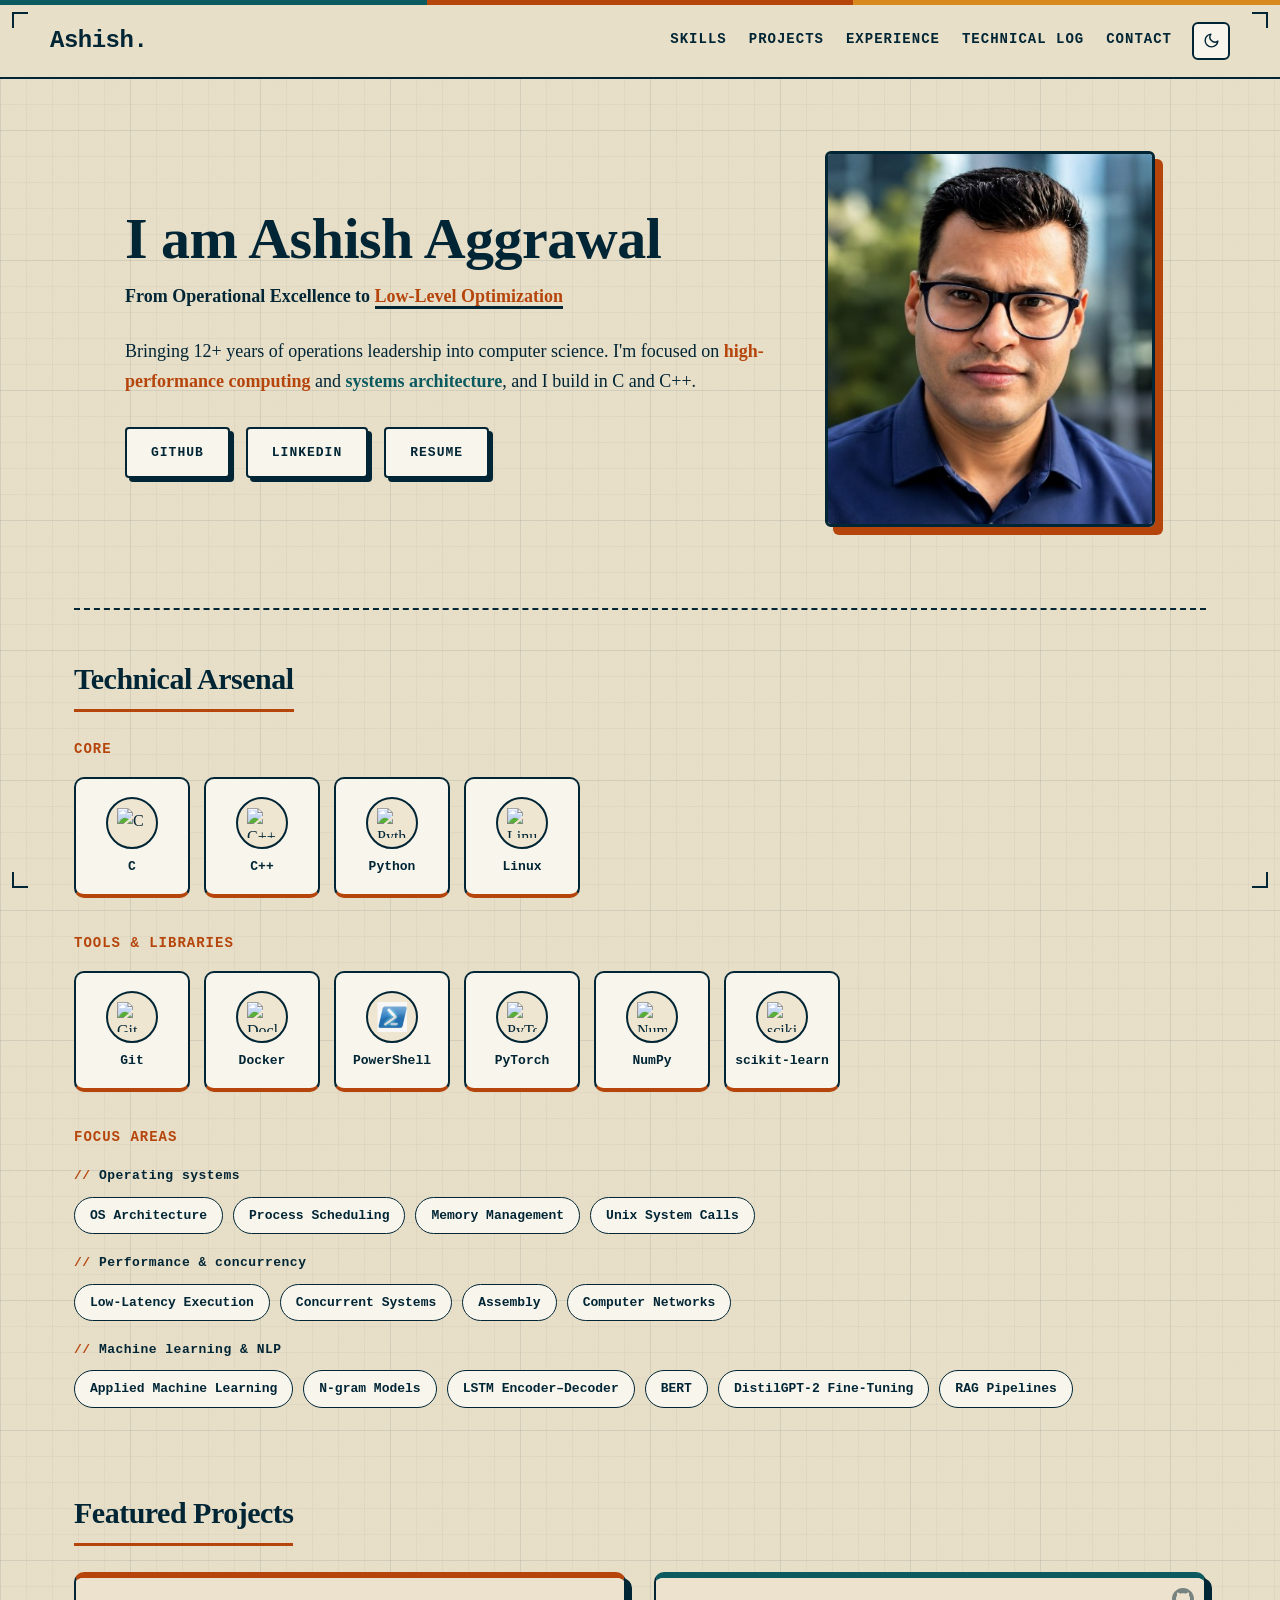
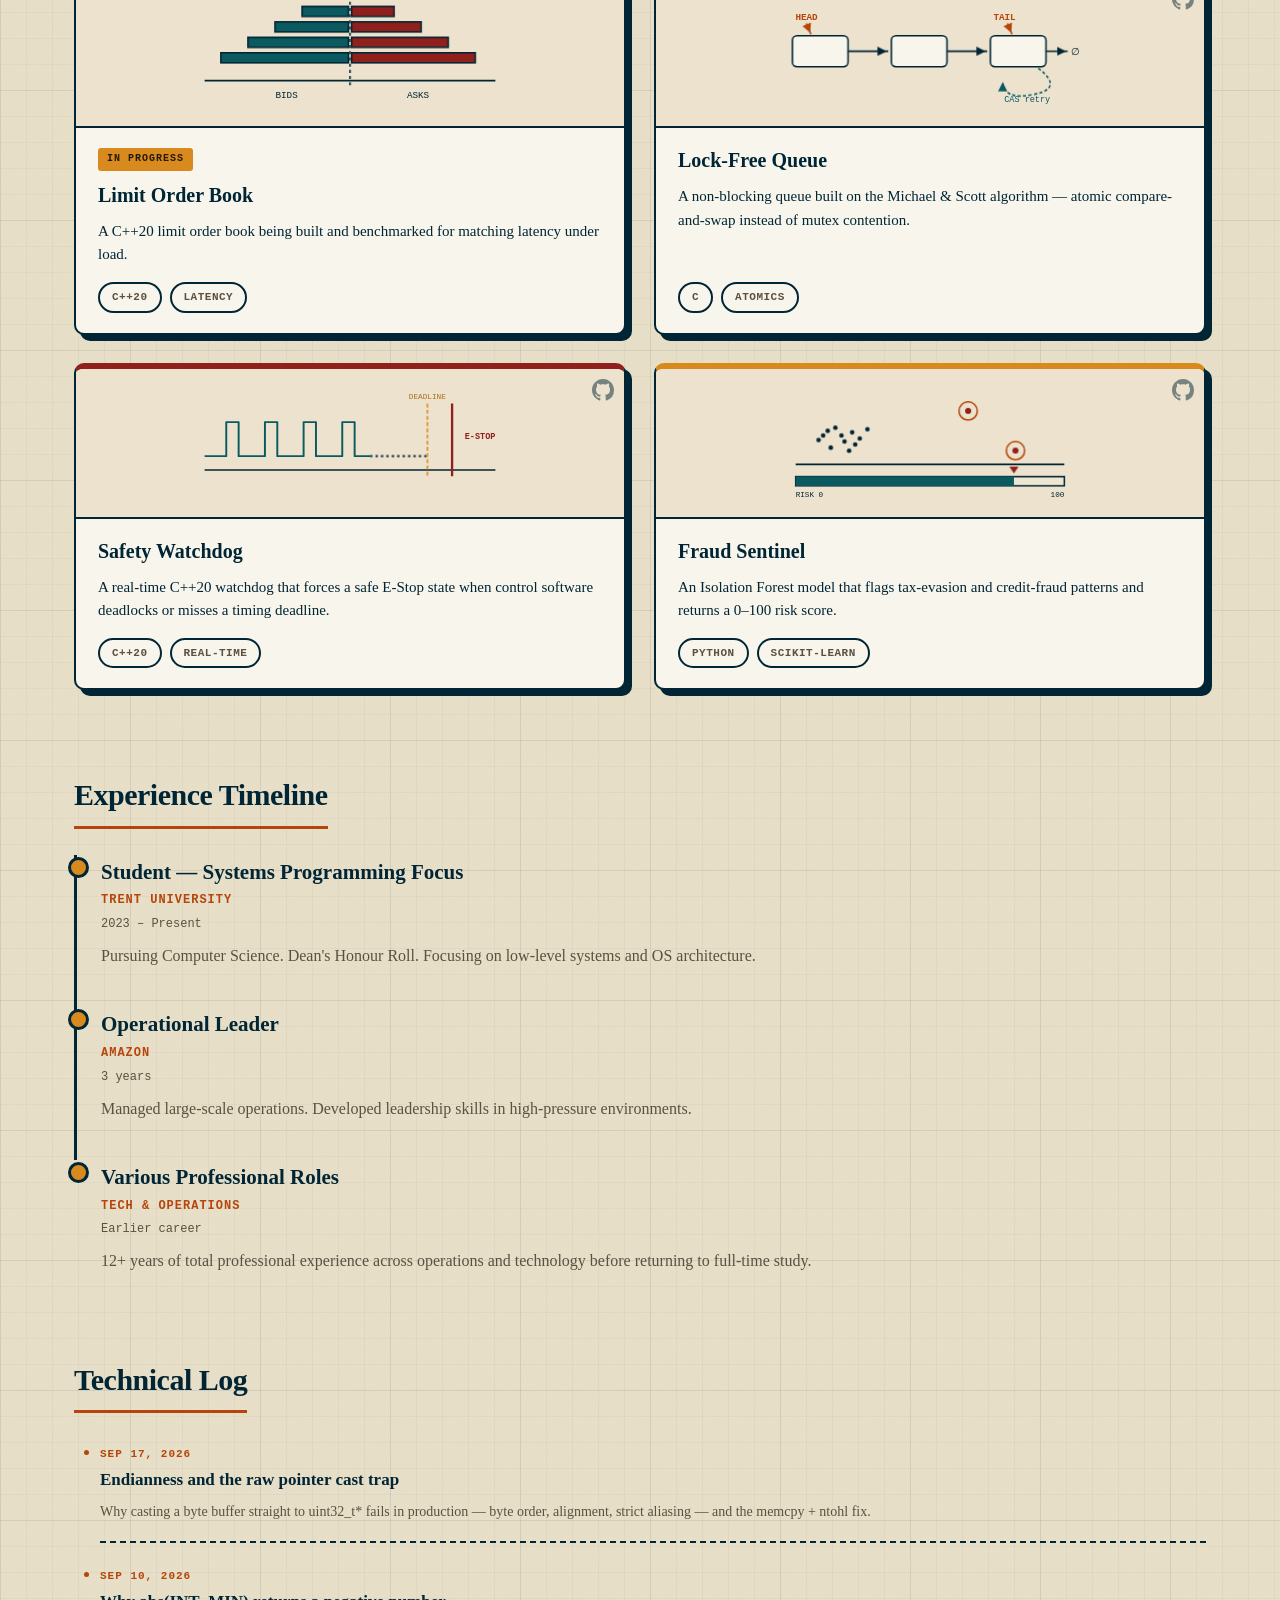
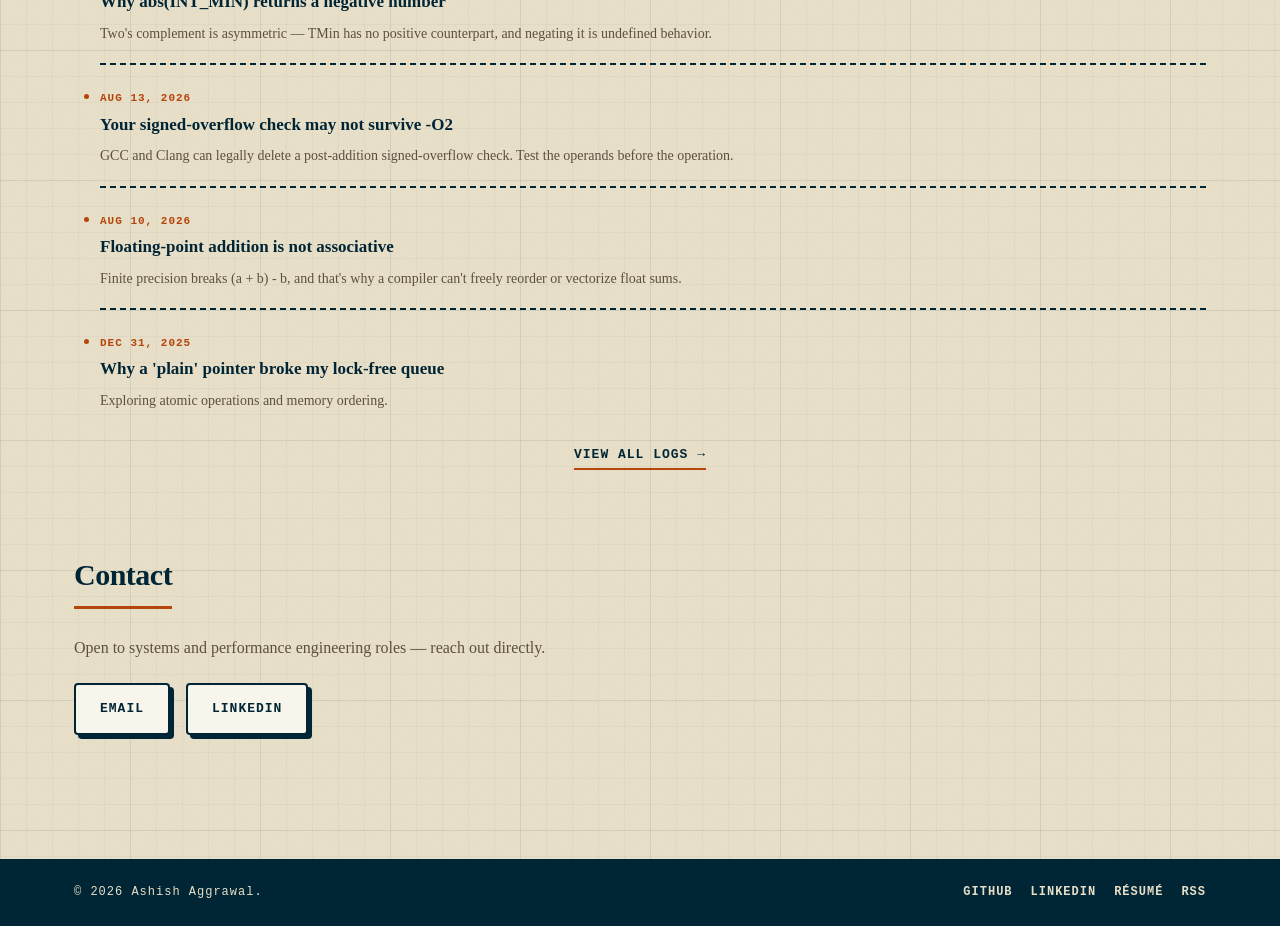
==== commit 173cb4d8: "Revert "Redesign Technical Log, skills section and hero entrance" This reverts commit 8c35be1 — the " ====
--- a/index.html
+++ b/index.html
@@ -96,42 +96,9 @@
 
     <div class="container">
       <section class="hero">
-        <div class="hero-content">
+        <div class="hero-content reveal">
           <div class="hero-text">
             <h1>I am Ashish Aggrawal</h1>
-            <script>
-              // Hero entrance: split the name into letters so it can "type"
-              // out. Runs before first paint; the real text stays in the
-              // aria-label for screen readers and search.
-              (function () {
-                var h = document.querySelector(".hero h1");
-                if (!h || matchMedia("(prefers-reduced-motion: reduce)").matches) return;
-                var text = h.textContent;
-                h.setAttribute("aria-label", text);
-                var out = document.createElement("span");
-                out.setAttribute("aria-hidden", "true");
-                var i = 0;
-                text.split(" ").forEach(function (word, w) {
-                  if (w) out.appendChild(document.createTextNode(" "));
-                  var ws = document.createElement("span");
-                  ws.className = "hero-word";
-                  word.split("").forEach(function (ch) {
-                    var c = document.createElement("span");
-                    c.className = "hero-char";
-                    c.style.animationDelay = 0.1 + i++ * 0.035 + "s";
-                    c.textContent = ch;
-                    ws.appendChild(c);
-                  });
-                  out.appendChild(ws);
-                });
-                var caret = document.createElement("span");
-                caret.className = "hero-caret";
-                out.lastChild.appendChild(caret);
-                h.textContent = "";
-                h.appendChild(out);
-                document.documentElement.classList.add("hero-typed");
-              })();
-            </script>
 
             <p class="hero-tagline">
               From Operational Excellence to
@@ -191,79 +158,104 @@
             <div class="section-header reveal">
               <h2 class="section-title">Technical Arsenal</h2>
             </div>
-            <div class="stack-row">
-              <div class="stack-group">
-                <span class="skills-subheading">Core</span>
-                <ul class="stack-list reveal-stagger">
-                  <li class="stack-chip">
-                    <span class="stack-icon"><img src="Resources/icons/c.svg" alt="" width="20" height="20" loading="lazy" /></span>C
-                  </li>
-                  <li class="stack-chip">
-                    <span class="stack-icon"><img src="Resources/icons/cplusplus.svg" alt="" width="20" height="20" loading="lazy" /></span>C++
-                  </li>
-                  <li class="stack-chip">
-                    <span class="stack-icon"><img src="Resources/icons/python.svg" alt="" width="20" height="20" loading="lazy" /></span>Python
-                  </li>
-                  <li class="stack-chip">
-                    <span class="stack-icon"><img src="Resources/icons/linux.svg" alt="" width="20" height="20" loading="lazy" /></span>Linux
-                  </li>
-                </ul>
-              </div>
-              <div class="stack-group">
-                <span class="skills-subheading">Tools &amp; Libraries</span>
-                <ul class="stack-list reveal-stagger">
-                  <li class="stack-chip">
-                    <span class="stack-icon"><img src="Resources/icons/git.svg" alt="" width="20" height="20" loading="lazy" /></span>Git
-                  </li>
-                  <li class="stack-chip">
-                    <span class="stack-icon"><img src="Resources/icons/docker.svg" alt="" width="20" height="20" loading="lazy" /></span>Docker
-                  </li>
-                  <li class="stack-chip">
-                    <span class="stack-icon"><img src="Resources/powershell.png" alt="" width="20" height="20" loading="lazy" /></span>PowerShell
-                  </li>
-                  <li class="stack-chip">
-                    <span class="stack-icon"><img src="Resources/icons/pytorch.svg" alt="" width="20" height="20" loading="lazy" /></span>PyTorch
-                  </li>
-                  <li class="stack-chip">
-                    <span class="stack-icon"><img src="Resources/icons/numpy.svg" alt="" width="20" height="20" loading="lazy" /></span>NumPy
-                  </li>
-                  <li class="stack-chip">
-                    <span class="stack-icon"><img src="Resources/icons/scikitlearn.svg" alt="" width="20" height="20" loading="lazy" /></span>scikit-learn
-                  </li>
-                </ul>
+            <span class="skills-subheading">Core</span>
+            <div class="skills-grid reveal-stagger">
+              <div class="skill-card">
+                <span class="skill-icon-badge"
+                  ><img class="skill-icon" src="Resources/icons/c.svg" alt="C" width="30" height="30" loading="lazy"
+                /></span>
+                <span class="skill-label">C</span>
+              </div>
+              <div class="skill-card">
+                <span class="skill-icon-badge"
+                  ><img class="skill-icon" src="Resources/icons/cplusplus.svg" alt="C++" width="30" height="30" loading="lazy"
+                /></span>
+                <span class="skill-label">C++</span>
+              </div>
+              <div class="skill-card">
+                <span class="skill-icon-badge"
+                  ><img class="skill-icon" src="Resources/icons/python.svg" alt="Python" width="30" height="30" loading="lazy"
+                /></span>
+                <span class="skill-label">Python</span>
+              </div>
+              <div class="skill-card">
+                <span class="skill-icon-badge"
+                  ><img class="skill-icon" src="Resources/icons/linux.svg" alt="Linux" width="30" height="30" loading="lazy"
+                /></span>
+                <span class="skill-label">Linux</span>
+              </div>
+            </div>
+
+            <span class="skills-subheading">Tools &amp; Libraries</span>
+            <div class="skills-grid reveal-stagger">
+              <div class="skill-card">
+                <span class="skill-icon-badge"
+                  ><img class="skill-icon" src="Resources/icons/git.svg" alt="Git" width="30" height="30" loading="lazy"
+                /></span>
+                <span class="skill-label">Git</span>
+              </div>
+              <div class="skill-card">
+                <span class="skill-icon-badge"
+                  ><img class="skill-icon" src="Resources/icons/docker.svg" alt="Docker" width="30" height="30" loading="lazy"
+                /></span>
+                <span class="skill-label">Docker</span>
+              </div>
+              <div class="skill-card">
+                <span class="skill-icon-badge"
+                  ><img class="skill-icon" src="Resources/powershell.png" alt="PowerShell" width="30" height="30" loading="lazy"
+                /></span>
+                <span class="skill-label">PowerShell</span>
+              </div>
+              <div class="skill-card">
+                <span class="skill-icon-badge"
+                  ><img class="skill-icon" src="Resources/icons/pytorch.svg" alt="PyTorch" width="30" height="30" loading="lazy"
+                /></span>
+                <span class="skill-label">PyTorch</span>
+              </div>
+              <div class="skill-card">
+                <span class="skill-icon-badge"
+                  ><img class="skill-icon" src="Resources/icons/numpy.svg" alt="NumPy" width="30" height="30" loading="lazy"
+                /></span>
+                <span class="skill-label">NumPy</span>
+              </div>
+              <div class="skill-card">
+                <span class="skill-icon-badge"
+                  ><img class="skill-icon" src="Resources/icons/scikitlearn.svg" alt="scikit-learn" width="30" height="30" loading="lazy"
+                /></span>
+                <span class="skill-label">scikit-learn</span>
               </div>
             </div>
 
             <span class="skills-subheading">Focus Areas</span>
-            <div class="focus-cards reveal-stagger">
-              <div class="focus-card focus-card--teal">
-                <h3 class="focus-card-title">Operating systems</h3>
-                <ul class="focus-list">
-                  <li>OS Architecture</li>
-                  <li>Process Scheduling</li>
-                  <li>Memory Management</li>
-                  <li>Unix System Calls</li>
-                </ul>
-              </div>
-              <div class="focus-card focus-card--rust">
-                <h3 class="focus-card-title">Performance &amp; concurrency</h3>
-                <ul class="focus-list">
-                  <li>Low-Latency Execution</li>
-                  <li>Concurrent Systems</li>
-                  <li>Assembly</li>
-                  <li>Computer Networks</li>
-                </ul>
-              </div>
-              <div class="focus-card focus-card--berry">
-                <h3 class="focus-card-title">Machine learning &amp; NLP</h3>
-                <ul class="focus-list">
-                  <li>Applied Machine Learning</li>
-                  <li>N-gram Models</li>
-                  <li>LSTM Encoder&ndash;Decoder</li>
-                  <li>BERT</li>
-                  <li>DistilGPT-2 Fine-Tuning</li>
-                  <li>RAG Pipelines</li>
-                </ul>
+            <div class="focus-groups">
+              <div class="focus-group">
+                <div class="focus-group-label">Operating systems</div>
+                <div class="skill-chip-row reveal-stagger">
+                  <span class="skill-chip">OS Architecture</span>
+                  <span class="skill-chip">Process Scheduling</span>
+                  <span class="skill-chip">Memory Management</span>
+                  <span class="skill-chip">Unix System Calls</span>
+                </div>
+              </div>
+              <div class="focus-group">
+                <div class="focus-group-label">Performance &amp; concurrency</div>
+                <div class="skill-chip-row reveal-stagger">
+                  <span class="skill-chip">Low-Latency Execution</span>
+                  <span class="skill-chip">Concurrent Systems</span>
+                  <span class="skill-chip">Assembly</span>
+                  <span class="skill-chip">Computer Networks</span>
+                </div>
+              </div>
+              <div class="focus-group">
+                <div class="focus-group-label">Machine learning &amp; NLP</div>
+                <div class="skill-chip-row reveal-stagger">
+                  <span class="skill-chip">Applied Machine Learning</span>
+                  <span class="skill-chip">N-gram Models</span>
+                  <span class="skill-chip">LSTM Encoder&ndash;Decoder</span>
+                  <span class="skill-chip">BERT</span>
+                  <span class="skill-chip">DistilGPT-2 Fine-Tuning</span>
+                  <span class="skill-chip">RAG Pipelines</span>
+                </div>
               </div>
             </div>
           </section>
@@ -461,75 +453,32 @@
             <div class="section-header reveal">
               <h2 class="section-title">Technical Log</h2>
             </div>
-            <ul class="log-list reveal-stagger">
+            <ul class="diary-list horizontal-diary reveal-stagger">
               <!-- DIARY_CARDS:START -->
-              <li class="log-featured">
-                <article class="log-card">
-                  <div class="log-thumb"><svg viewBox="0 0 400 120" aria-hidden="true" focusable="false"><text class="fade" style="animation-delay: 0.1s" x="96" y="34" font-family="'IBM Plex Mono',monospace" font-size="12.5" fill="#002535" text-anchor="end">WIRE</text><text class="fade" style="animation-delay: 0.1s" x="96" y="98" font-family="'IBM Plex Mono',monospace" font-size="12.5" fill="#002535" text-anchor="end">x86</text><line class="d" style="animation-delay: 0.3s" pathLength="1" x1="140" y1="42" x2="338" y2="78" stroke="#002535" stroke-width="2" stroke-linecap="round" /><line class="d" style="animation-delay: 0.38s" pathLength="1" x1="206" y1="42" x2="272" y2="78" stroke="#0a5a60" stroke-width="2" stroke-linecap="round" /><line class="d" style="animation-delay: 0.45999999999999996s" pathLength="1" x1="272" y1="42" x2="206" y2="78" stroke="#002535" stroke-width="2" stroke-linecap="round" /><line class="d" style="animation-delay: 0.54s" pathLength="1" x1="338" y1="42" x2="140" y2="78" stroke="#002535" stroke-width="2" stroke-linecap="round" /><rect class="pop" style="animation-delay: 0.05s" x="112" y="14" width="56" height="28" rx="3" fill="#f8f5ec" stroke="#002535" stroke-width="2" /><text class="fade" style="animation-delay: 0.1s" x="140" y="33" font-family="'IBM Plex Mono',monospace" font-size="12.5" fill="#002535" text-anchor="middle">00</text><rect class="pop" style="animation-delay: 0.11s" x="178" y="14" width="56" height="28" rx="3" fill="#0a5a60" stroke="#002535" stroke-width="2" /><text class="fade" style="animation-delay: 0.16s" x="206" y="33" font-family="'IBM Plex Mono',monospace" font-size="12.5" fill="#f8f5ec" text-anchor="middle" font-weight="600">01</text><rect class="pop" style="animation-delay: 0.16999999999999998s" x="244" y="14" width="56" height="28" rx="3" fill="#f8f5ec" stroke="#002535" stroke-width="2" /><text class="fade" style="animation-delay: 0.22s" x="272" y="33" font-family="'IBM Plex Mono',monospace" font-size="12.5" fill="#002535" text-anchor="middle">00</text><rect class="pop" style="animation-delay: 0.22999999999999998s" x="310" y="14" width="56" height="28" rx="3" fill="#f8f5ec" stroke="#002535" stroke-width="2" /><text class="fade" style="animation-delay: 0.28s" x="338" y="33" font-family="'IBM Plex Mono',monospace" font-size="12.5" fill="#002535" text-anchor="middle">00</text><rect class="pop" style="animation-delay: 0.7s" x="112" y="78" width="56" height="28" rx="3" fill="#f8f5ec" stroke="#002535" stroke-width="2" /><text class="fade" style="animation-delay: 0.75s" x="140" y="97" font-family="'IBM Plex Mono',monospace" font-size="12.5" fill="#002535" text-anchor="middle">00</text><rect class="pop" style="animation-delay: 0.76s" x="178" y="78" width="56" height="28" rx="3" fill="#f8f5ec" stroke="#002535" stroke-width="2" /><text class="fade" style="animation-delay: 0.81s" x="206" y="97" font-family="'IBM Plex Mono',monospace" font-size="12.5" fill="#002535" text-anchor="middle">00</text><rect class="pop" style="animation-delay: 0.82s" x="244" y="78" width="56" height="28" rx="3" fill="#0a5a60" stroke="#002535" stroke-width="2" /><text class="fade" style="animation-delay: 0.87s" x="272" y="97" font-family="'IBM Plex Mono',monospace" font-size="12.5" fill="#f8f5ec" text-anchor="middle" font-weight="600">01</text><rect class="pop" style="animation-delay: 0.8799999999999999s" x="310" y="78" width="56" height="28" rx="3" fill="#f8f5ec" stroke="#002535" stroke-width="2" /><text class="fade" style="animation-delay: 0.9299999999999999s" x="338" y="97" font-family="'IBM Plex Mono',monospace" font-size="12.5" fill="#002535" text-anchor="middle">00</text></svg></div>
-                  <div class="log-body">
-                    <div class="log-text">
-                      <div class="log-meta"><span class="log-badge">Latest</span><time datetime="2026-09-17">2026-09-17</time><span>2 min read</span></div>
-                      <h3 class="log-title"><a href="diary/endianness-and-the-raw-pointer-cast.html" class="log-link">Endianness and the raw pointer cast trap</a></h3>
-                      <p class="log-excerpt">Why casting a byte buffer straight to uint32_t* fails in production — byte order, alignment, strict aliasing — and the memcpy + ntohl fix.</p>
-                      <div class="log-foot"><ul class="log-tags" aria-label="Topics"><li>C</li><li>Networking</li><li>UB</li></ul><span class="log-more" aria-hidden="true">Read →</span></div>
-                    </div>
-                    <pre class="log-teaser" aria-hidden="true"><code><span class="tok-comment">// Read a 32-bit integer from a raw byte buffer</span>
-<span class="tok-type">uint8_t</span> buffer[<span class="tok-num">4</span>] = { <span class="tok-num">0x00</span>, <span class="tok-num">0x01</span>, <span class="tok-num">0x00</span>, <span class="tok-num">0x00</span> };
-<span class="tok-type">uint32_t</span> val = *(<span class="tok-type">uint32_t</span> *)buffer;</code></pre>
-                  </div>
-                </article>
+              <li>
+                <time class="diary-date" datetime="2026-09-17">Sep 17, 2026</time>
+                <a href="diary/endianness-and-the-raw-pointer-cast.html" class="diary-link">Endianness and the raw pointer cast trap</a>
+                <p class="diary-excerpt">Why casting a byte buffer straight to uint32_t* fails in production — byte order, alignment, strict aliasing — and the memcpy + ntohl fix.</p>
               </li>
               <li>
-                <article class="log-card">
-                  <div class="log-thumb"><svg viewBox="0 0 400 120" aria-hidden="true" focusable="false"><line class="d" style="animation-delay: 0s" pathLength="1" x1="20" y1="58" x2="360" y2="58" stroke="#002535" stroke-width="2" stroke-linecap="round" /><line class="d" style="animation-delay: 0.2s" pathLength="1" x1="40" y1="51" x2="40" y2="65" stroke="#002535" stroke-width="2" stroke-linecap="round" /><text class="fade" style="animation-delay: 0.3s" x="40" y="80" font-family="'IBM Plex Mono',monospace" font-size="12.5" fill="#002535" text-anchor="middle">INT_MIN</text><line class="d" style="animation-delay: 0.25s" pathLength="1" x1="190" y1="51" x2="190" y2="65" stroke="#002535" stroke-width="2" stroke-linecap="round" /><text class="fade" style="animation-delay: 0.3s" x="190" y="80" font-family="'IBM Plex Mono',monospace" font-size="12.5" fill="#002535" text-anchor="middle">0</text><line class="d" style="animation-delay: 0.30000000000000004s" pathLength="1" x1="282" y1="51" x2="282" y2="65" stroke="#002535" stroke-width="2" stroke-linecap="round" /><text class="fade" style="animation-delay: 0.3s" x="282" y="80" font-family="'IBM Plex Mono',monospace" font-size="12.5" fill="#002535" text-anchor="middle">INT_MAX</text><path class="d" style="animation-delay: 0.5s" pathLength="1" d="M40 50 C 100 -4, 290 -4, 352 48" fill="none" stroke="#8f201c" stroke-width="2" /><text class="fade" style="animation-delay: 0.8s" x="196" y="30" font-family="'IBM Plex Mono',monospace" font-size="13" fill="#8f201c" text-anchor="middle" font-weight="600">−x</text><circle class="pop" style="animation-delay: 1.1s" cx="352" cy="58" r="7" fill="#f8f5ec" stroke="#8f201c" stroke-width="2" stroke-dasharray="3 2" /><text class="fade" style="animation-delay: 1.15s" x="352" y="80" font-family="'IBM Plex Mono',monospace" font-size="12.5" fill="#8f201c" text-anchor="middle" font-weight="600">2³¹?</text><path class="fade" style="animation-delay: 1.3s" d="M352 90 C 320 122, 90 122, 52 96" fill="none" stroke="#8f201c" stroke-width="2" stroke-dasharray="5 4" /><polygon class="pop" style="animation-delay: 1.4s" points="46,92 41,100 51,100" fill="#8f201c" /></svg></div>
-                  <div class="log-body">
-                    <div class="log-text">
-                      <div class="log-meta"><time datetime="2026-09-10">2026-09-10</time><span>2 min read</span></div>
-                      <h3 class="log-title"><a href="diary/why-abs-int-min-is-negative.html" class="log-link">Why abs(INT_MIN) returns a negative number</a></h3>
-                      <p class="log-excerpt">Two's complement is asymmetric — TMin has no positive counterpart, and negating it is undefined behavior.</p>
-                      <div class="log-foot"><ul class="log-tags" aria-label="Topics"><li>C</li><li>Integers</li><li>UB</li></ul><span class="log-more" aria-hidden="true">Read →</span></div>
-                    </div>
-                  </div>
-                </article>
+                <time class="diary-date" datetime="2026-09-10">Sep 10, 2026</time>
+                <a href="diary/why-abs-int-min-is-negative.html" class="diary-link">Why abs(INT_MIN) returns a negative number</a>
+                <p class="diary-excerpt">Two's complement is asymmetric — TMin has no positive counterpart, and negating it is undefined behavior.</p>
               </li>
               <li>
-                <article class="log-card">
-                  <div class="log-thumb"><svg viewBox="0 0 400 120" aria-hidden="true" focusable="false"><rect class="pop" style="animation-delay: 0.05s" x="12" y="42" width="112" height="34" rx="3" fill="#f8f5ec" stroke="#002535" stroke-width="2" /><text class="fade" style="animation-delay: 0.1s" x="68" y="63" font-family="'IBM Plex Mono',monospace" font-size="12.5" fill="#002535" text-anchor="middle">sum = x + y</text><line class="d" style="animation-delay: 0.25s" pathLength="1" x1="124" y1="59" x2="146" y2="59" stroke="#002535" stroke-width="2" stroke-linecap="round" /><polygon class="pop" style="animation-delay: 0.35s" points="150,59 142,54 142,64" fill="#002535" /><polygon class="pop" style="animation-delay: 0.4s" points="205,26 260,59 205,92 150,59" fill="#f8f5ec" stroke="#002535" stroke-width="2" /><text class="fade" style="animation-delay: 0.5s" x="205" y="63" font-family="'IBM Plex Mono',monospace" font-size="11.5" fill="#002535" text-anchor="middle">sum &lt; 0 ?</text><line class="d" style="animation-delay: 0.6s" pathLength="1" x1="260" y1="59" x2="280" y2="59" stroke="#002535" stroke-width="2" stroke-linecap="round" /><polygon class="pop" style="animation-delay: 0.7s" points="284,59 276,54 276,64" fill="#002535" /><rect class="pop" style="animation-delay: 0.75s" x="284" y="42" width="100" height="34" rx="3" fill="#f8f5ec" stroke="#002535" stroke-width="2" /><text class="fade" style="animation-delay: 0.8s" x="334" y="63" font-family="'IBM Plex Mono',monospace" font-size="12.5" fill="#002535" text-anchor="middle">return 1</text><line class="d" style="animation-delay: 1.1s" pathLength="1" x1="278" y1="88" x2="390" y2="30" stroke="#8f201c" stroke-width="3" stroke-linecap="round" /><text class="fade" style="animation-delay: 1.4s" x="334" y="110" font-family="'IBM Plex Mono',monospace" font-size="12.5" fill="#8f201c" text-anchor="middle" font-weight="600">-O2: deleted</text><text class="fade" style="animation-delay: 1.4s" x="205" y="112" font-family="'IBM Plex Mono',monospace" font-size="11.5" fill="#002535" text-anchor="middle">UB ⇒ never true</text></svg></div>
-                  <div class="log-body">
-                    <div class="log-text">
-                      <div class="log-meta"><time datetime="2026-08-13">2026-08-13</time><span>2 min read</span></div>
-                      <h3 class="log-title"><a href="diary/overflow-check-may-not-survive-o2.html" class="log-link">Your signed-overflow check may not survive -O2</a></h3>
-                      <p class="log-excerpt">GCC and Clang can legally delete a post-addition signed-overflow check. Test the operands before the operation.</p>
-                      <div class="log-foot"><ul class="log-tags" aria-label="Topics"><li>C</li><li>Compilers</li><li>UB</li></ul><span class="log-more" aria-hidden="true">Read →</span></div>
-                    </div>
-                  </div>
-                </article>
+                <time class="diary-date" datetime="2026-08-13">Aug 13, 2026</time>
+                <a href="diary/overflow-check-may-not-survive-o2.html" class="diary-link">Your signed-overflow check may not survive -O2</a>
+                <p class="diary-excerpt">GCC and Clang can legally delete a post-addition signed-overflow check. Test the operands before the operation.</p>
               </li>
               <li>
-                <article class="log-card">
-                  <div class="log-thumb"><svg viewBox="0 0 400 120" aria-hidden="true" focusable="false"><line class="d" style="animation-delay: 0.2s" pathLength="1" x1="92" y1="30" x2="62" y2="68" stroke="#002535" stroke-width="2" stroke-linecap="round" /><line class="d" style="animation-delay: 0.2s" pathLength="1" x1="92" y1="30" x2="126" y2="68" stroke="#002535" stroke-width="2" stroke-linecap="round" /><line class="d" style="animation-delay: 0.4s" pathLength="1" x1="62" y1="68" x2="38" y2="98" stroke="#002535" stroke-width="2" stroke-linecap="round" /><line class="d" style="animation-delay: 0.4s" pathLength="1" x1="62" y1="68" x2="86" y2="98" stroke="#002535" stroke-width="2" stroke-linecap="round" /><circle class="pop" style="animation-delay: 0.05s" cx="92" cy="30" r="13" fill="#f8f5ec" stroke="#002535" stroke-width="2" /><text class="fade" style="animation-delay: 0.1s" x="92" y="34" font-family="'IBM Plex Mono',monospace" font-size="13" fill="#002535" text-anchor="middle" font-weight="600">+</text><circle class="pop" style="animation-delay: 0.3s" cx="62" cy="68" r="13" fill="#f8f5ec" stroke="#002535" stroke-width="2" /><text class="fade" style="animation-delay: 0.35s" x="62" y="72" font-family="'IBM Plex Mono',monospace" font-size="13" fill="#002535" text-anchor="middle" font-weight="600">+</text><rect class="pop" style="animation-delay: 0.35s" x="115" y="59" width="22" height="22" rx="3" fill="#d98a1f" stroke="#002535" stroke-width="2" /><text class="fade" style="animation-delay: 0.39999999999999997s" x="126" y="74" font-family="'IBM Plex Mono',monospace" font-size="12.5" fill="#002535" text-anchor="middle" font-weight="600">c</text><rect class="pop" style="animation-delay: 0.5s" x="27" y="89" width="22" height="22" rx="3" fill="#d98a1f" stroke="#002535" stroke-width="2" /><text class="fade" style="animation-delay: 0.55s" x="38" y="104" font-family="'IBM Plex Mono',monospace" font-size="12.5" fill="#002535" text-anchor="middle" font-weight="600">a</text><rect class="pop" style="animation-delay: 0.5s" x="75" y="89" width="22" height="22" rx="3" fill="#d98a1f" stroke="#002535" stroke-width="2" /><text class="fade" style="animation-delay: 0.55s" x="86" y="104" font-family="'IBM Plex Mono',monospace" font-size="12.5" fill="#002535" text-anchor="middle" font-weight="600">b</text><line class="d" style="animation-delay: 0.2s" pathLength="1" x1="308" y1="30" x2="274" y2="68" stroke="#002535" stroke-width="2" stroke-linecap="round" /><line class="d" style="animation-delay: 0.2s" pathLength="1" x1="308" y1="30" x2="338" y2="68" stroke="#002535" stroke-width="2" stroke-linecap="round" /><line class="d" style="animation-delay: 0.4s" pathLength="1" x1="338" y1="68" x2="314" y2="98" stroke="#002535" stroke-width="2" stroke-linecap="round" /><line class="d" style="animation-delay: 0.4s" pathLength="1" x1="338" y1="68" x2="362" y2="98" stroke="#002535" stroke-width="2" stroke-linecap="round" /><circle class="pop" style="animation-delay: 0.05s" cx="308" cy="30" r="13" fill="#f8f5ec" stroke="#002535" stroke-width="2" /><text class="fade" style="animation-delay: 0.1s" x="308" y="34" font-family="'IBM Plex Mono',monospace" font-size="13" fill="#002535" text-anchor="middle" font-weight="600">+</text><rect class="pop" style="animation-delay: 0.35s" x="263" y="59" width="22" height="22" rx="3" fill="#d98a1f" stroke="#002535" stroke-width="2" /><text class="fade" style="animation-delay: 0.39999999999999997s" x="274" y="74" font-family="'IBM Plex Mono',monospace" font-size="12.5" fill="#002535" text-anchor="middle" font-weight="600">a</text><circle class="pop" style="animation-delay: 0.3s" cx="338" cy="68" r="13" fill="#f8f5ec" stroke="#002535" stroke-width="2" /><text class="fade" style="animation-delay: 0.35s" x="338" y="72" font-family="'IBM Plex Mono',monospace" font-size="13" fill="#002535" text-anchor="middle" font-weight="600">+</text><rect class="pop" style="animation-delay: 0.5s" x="303" y="89" width="22" height="22" rx="3" fill="#d98a1f" stroke="#002535" stroke-width="2" /><text class="fade" style="animation-delay: 0.55s" x="314" y="104" font-family="'IBM Plex Mono',monospace" font-size="12.5" fill="#002535" text-anchor="middle" font-weight="600">b</text><rect class="pop" style="animation-delay: 0.5s" x="351" y="89" width="22" height="22" rx="3" fill="#d98a1f" stroke="#002535" stroke-width="2" /><text class="fade" style="animation-delay: 0.55s" x="362" y="104" font-family="'IBM Plex Mono',monospace" font-size="12.5" fill="#002535" text-anchor="middle" font-weight="600">c</text><text class="fade" style="animation-delay: 0.8s" x="200" y="76" font-family="'IBM Plex Mono',monospace" font-size="38" fill="#8f201c" text-anchor="middle">≠</text></svg></div>
-                  <div class="log-body">
-                    <div class="log-text">
-                      <div class="log-meta"><time datetime="2026-08-10">2026-08-10</time><span>2 min read</span></div>
-                      <h3 class="log-title"><a href="diary/floating-point-is-not-associative.html" class="log-link">Floating-point addition is not associative</a></h3>
-                      <p class="log-excerpt">Finite precision breaks (a + b) - b, and that's why a compiler can't freely reorder or vectorize float sums.</p>
-                      <div class="log-foot"><ul class="log-tags" aria-label="Topics"><li>C</li><li>Floating Point</li><li>Compilers</li></ul><span class="log-more" aria-hidden="true">Read →</span></div>
-                    </div>
-                  </div>
-                </article>
+                <time class="diary-date" datetime="2026-08-10">Aug 10, 2026</time>
+                <a href="diary/floating-point-is-not-associative.html" class="diary-link">Floating-point addition is not associative</a>
+                <p class="diary-excerpt">Finite precision breaks (a + b) - b, and that's why a compiler can't freely reorder or vectorize float sums.</p>
               </li>
               <li>
-                <article class="log-card">
-                  <div class="log-thumb"><svg viewBox="0 0 400 120" aria-hidden="true" focusable="false"><rect class="pop" style="animation-delay: 0.05s" x="20" y="44" width="66" height="32" rx="3" fill="#f8f5ec" stroke="#002535" stroke-width="2" /><line class="d" style="animation-delay: 0.15000000000000002s" pathLength="1" x1="66" y1="44" x2="66" y2="76" stroke="#002535" stroke-width="2" stroke-linecap="round" /><circle class="pop" style="animation-delay: 0.2s" cx="76" cy="60" r="3.5" fill="#002535" /><line class="d" style="animation-delay: 0.25s" pathLength="1" x1="80" y1="60" x2="108" y2="60" stroke="#002535" stroke-width="2" stroke-linecap="round" /><polygon class="pop" style="animation-delay: 0.35s" points="112,60 104,55 104,65" fill="#002535" /><rect class="pop" style="animation-delay: 0.16999999999999998s" x="112" y="44" width="66" height="32" rx="3" fill="#f8f5ec" stroke="#002535" stroke-width="2" /><line class="d" style="animation-delay: 0.27s" pathLength="1" x1="158" y1="44" x2="158" y2="76" stroke="#002535" stroke-width="2" stroke-linecap="round" /><circle class="pop" style="animation-delay: 0.31999999999999995s" cx="168" cy="60" r="3.5" fill="#002535" /><line class="d" style="animation-delay: 0.37s" pathLength="1" x1="172" y1="60" x2="200" y2="60" stroke="#002535" stroke-width="2" stroke-linecap="round" /><polygon class="pop" style="animation-delay: 0.47s" points="204,60 196,55 196,65" fill="#002535" /><rect class="pop" style="animation-delay: 0.29s" x="204" y="44" width="66" height="32" rx="3" fill="#f8f5ec" stroke="#002535" stroke-width="2" /><line class="d" style="animation-delay: 0.39s" pathLength="1" x1="250" y1="44" x2="250" y2="76" stroke="#002535" stroke-width="2" stroke-linecap="round" /><circle class="pop" style="animation-delay: 0.43999999999999995s" cx="260" cy="60" r="3.5" fill="#002535" /><rect class="fade" style="animation-delay: 0.7s" x="306" y="44" width="66" height="32" rx="3" fill="none" stroke="#0a5a60" stroke-width="2" stroke-dasharray="5 4" /><text class="fade" style="animation-delay: 0.75s" x="339" y="64" font-family="'IBM Plex Mono',monospace" font-size="12.5" fill="#0a5a60" text-anchor="middle">new</text><path class="loop" d="M262 42 C 276 6, 320 6, 334 40" fill="none" stroke="#0a5a60" stroke-width="2" stroke-dasharray="4 3" /><text class="fade" style="animation-delay: 0.8s" x="346" y="26" font-family="'IBM Plex Mono',monospace" font-size="12.5" fill="#0a5a60" text-anchor="start" font-weight="600">CAS</text><text class="fade" style="animation-delay: 0.5s" x="53" y="100" font-family="'IBM Plex Mono',monospace" font-size="12.5" fill="#002535" text-anchor="middle">HEAD</text><text class="fade" style="animation-delay: 0.6s" x="237" y="100" font-family="'IBM Plex Mono',monospace" font-size="12.5" fill="#002535" text-anchor="middle">TAIL</text></svg></div>
-                  <div class="log-body">
-                    <div class="log-text">
-                      <div class="log-meta"><time datetime="2025-12-31">2025-12-31</time><span>1 min read</span></div>
-                      <h3 class="log-title"><a href="diary/why-a-plain-pointer-broke-my-lock-free-queue.html" class="log-link">Why a 'plain' pointer broke my lock-free queue</a></h3>
-                      <p class="log-excerpt">Exploring atomic operations and memory ordering.</p>
-                      <div class="log-foot"><ul class="log-tags" aria-label="Topics"><li>C</li><li>Concurrency</li><li>Atomics</li></ul><span class="log-more" aria-hidden="true">Read →</span></div>
-                    </div>
-                  </div>
-                </article>
+                <time class="diary-date" datetime="2025-12-31">Dec 31, 2025</time>
+                <a href="diary/why-a-plain-pointer-broke-my-lock-free-queue.html" class="diary-link">Why a 'plain' pointer broke my lock-free queue</a>
+                <p class="diary-excerpt">Exploring atomic operations and memory ordering.</p>
               </li>
               <!-- DIARY_CARDS:END -->
             </ul>
--- a/style.css
+++ b/style.css
@@ -543,121 +543,92 @@
 }
 
 /* --- 9. SKILLS --- */
-/* Core / Tools: one spec-sheet row each (label left, icon chips right),
-   then three focus cards. All informational, not interactive — no
-   shadows, no hover-lift. */
-.stack-row {
+/* One uniform tile size for every group (Core, Tools & Libraries, …);
+   auto-fit + a max track width keeps tiles from stretching, and the grid
+   packs to the left rather than filling the row. */
+.skills-grid {
+  display: grid;
+  grid-template-columns: repeat(auto-fit, minmax(104px, 116px));
+  justify-content: start;
+  gap: 14px;
+}
+
+/* Skill cards and focus chips are informational, not interactive — flat,
+   no drop shadow, no hover-lift, so they don't read as buttons. */
+.skill-card {
+  background: var(--surface);
+  border: 2px solid var(--border);
+  border-bottom: 4px solid var(--accent);
+  border-radius: 10px;
   display: flex;
   flex-direction: column;
-}
-.stack-group {
-  display: grid;
-  grid-template-columns: 210px minmax(0, 1fr);
   align-items: center;
-  gap: 12px 20px;
-  padding: 14px 0;
-}
-.stack-group + .stack-group {
-  border-top: 2px dashed var(--hairline);
-}
-.stack-group .skills-subheading {
-  margin: 0;
-}
-.stack-list {
-  list-style: none;
-  margin: 0;
-  padding: 0;
+  justify-content: center;
+  gap: 10px;
+  padding: 18px 8px;
+}
+
+.skill-icon-badge {
+  width: 52px;
+  height: 52px;
+  border-radius: 50%;
+  display: flex;
+  align-items: center;
+  justify-content: center;
+  background-color: var(--badge-bg);
+  border: 2px solid var(--border);
+}
+.skill-icon {
+  width: 30px;
+  height: 30px;
+  object-fit: contain;
+}
+
+.skill-label {
+  font-family: var(--font-mono);
+  font-size: 13px;
+  font-weight: 600;
+  color: var(--text);
+  text-align: center;
+  line-height: 1.3;
+  white-space: nowrap;
+}
+
+/* Focus areas, grouped into a few labelled clusters */
+.focus-groups {
+  display: flex;
+  flex-direction: column;
+  gap: 18px;
+}
+.focus-group-label {
+  font-family: var(--font-mono);
+  font-size: 13px;
+  font-weight: 600;
+  letter-spacing: 0.5px;
+  color: var(--text);
+  margin-bottom: 10px;
+}
+.focus-group-label::before {
+  content: "// ";
+  color: var(--accent);
+}
+
+.skill-chip-row {
   display: flex;
   flex-wrap: wrap;
   gap: 10px;
 }
-.stack-chip {
-  display: inline-flex;
-  align-items: center;
-  gap: 10px;
-  padding: 5px 16px 5px 5px;
+/* flat tags — bordered, no shadow, no hover: reads as a label, not a button */
+.skill-chip {
   background: var(--surface);
-  border: 1.5px solid var(--hairline);
-  border-radius: 999px;
-  font-family: var(--font-mono);
-  font-size: 14px;
+  border: 1.5px solid var(--border);
+  border-radius: 20px;
+  padding: 7px 15px;
+  font-family: var(--font-mono);
+  font-size: 13px;
   font-weight: 600;
   color: var(--text);
   white-space: nowrap;
-}
-.stack-icon {
-  width: 40px;
-  height: 40px;
-  flex: none;
-  border-radius: 50%;
-  display: flex;
-  align-items: center;
-  justify-content: center;
-  background: var(--badge-bg);
-  border: 1.5px solid var(--border);
-}
-.stack-icon img {
-  width: 25px;
-  height: 25px;
-  object-fit: contain;
-}
-
-.stack-row + .skills-subheading {
-  margin-top: 34px;
-}
-.focus-cards {
-  display: grid;
-  grid-template-columns: repeat(3, minmax(0, 1fr));
-  gap: 20px;
-}
-.focus-card {
-  background: var(--surface);
-  border: 2px solid var(--border);
-  border-top: 5px solid var(--accent);
-  border-radius: 10px;
-  padding: 14px 20px 14px;
-}
-.focus-card--teal {
-  border-top-color: var(--accent-2);
-}
-.focus-card--berry {
-  border-top-color: var(--berry);
-}
-.focus-card-title {
-  font-family: var(--font-serif);
-  font-size: 18px;
-  font-weight: 700;
-  line-height: 1.3;
-  color: var(--text);
-  margin: 0 0 8px;
-}
-.focus-list {
-  list-style: none;
-  margin: 0;
-  padding: 0;
-  display: flex;
-  flex-direction: column;
-  gap: 3px;
-}
-.focus-list li {
-  position: relative;
-  padding-left: 18px;
-  font-family: var(--font-mono);
-  font-size: 13px;
-  line-height: 1.45;
-  color: var(--text);
-}
-.focus-list li::before {
-  content: "▸";
-  position: absolute;
-  left: 0;
-  color: var(--accent);
-}
-.focus-card--teal .focus-list li::before {
-  color: var(--accent-2);
-}
-.focus-card--berry .focus-list li::before {
-  color: var(--berry);
 }
 
 /* --- 10. PROJECTS --- */
@@ -872,6 +843,24 @@
   border-bottom: none;
 }
 
+.horizontal-diary {
+  list-style: disc;
+  padding-left: 26px;
+}
+.horizontal-diary li {
+  margin-bottom: 18px;
+  padding-bottom: 18px;
+  border-bottom: 2px dashed var(--border);
+}
+.horizontal-diary li:last-child {
+  margin-bottom: 0;
+  padding-bottom: 0;
+  border-bottom: none;
+}
+.horizontal-diary li::marker {
+  color: var(--accent);
+}
+
 .diary-date {
   font-family: var(--font-mono);
   font-size: 11px;
@@ -898,240 +887,6 @@
 .diary-excerpt {
   font-size: 14px;
   color: var(--text-muted);
-}
-
-/* Technical Log cards: newest post is a wide featured card, the rest a
-   two-column grid. The <li> carries the scroll-reveal; the inner
-   .log-card does the hover-lift so the two transforms don't fight. */
-.log-list {
-  list-style: none;
-  padding: 0;
-  margin: 0;
-  display: grid;
-  grid-template-columns: repeat(2, minmax(0, 1fr));
-  gap: 22px;
-  container-type: inline-size;
-}
-.log-list > li {
-  display: flex;
-}
-.log-list > .log-featured {
-  grid-column: 1 / -1;
-}
-.log-card {
-  position: relative;
-  flex: 1;
-  min-width: 0;
-  display: flex;
-  flex-direction: column;
-  background: var(--surface);
-  border: 2px solid var(--border);
-  border-left: 5px solid var(--accent);
-  border-radius: 10px;
-  overflow: hidden;
-  box-shadow: var(--shadow-sm);
-  transition: transform 0.18s ease, box-shadow 0.18s ease;
-}
-.log-card:hover,
-.log-card:focus-within {
-  transform: translate(-3px, -3px);
-  box-shadow: var(--shadow);
-}
-/* diagram strip: same cream panel as the project-card schematics */
-.log-thumb {
-  background: var(--thumb-bg);
-  border-bottom: 2px solid var(--border);
-  padding: 12px 16px;
-}
-.log-thumb svg {
-  display: block;
-  width: 100%;
-  height: 92px;
-}
-.log-body {
-  flex: 1;
-  display: flex;
-  flex-direction: column;
-  gap: 18px;
-  padding: 18px 22px 20px;
-}
-.log-text {
-  display: flex;
-  flex-direction: column;
-  gap: 10px;
-  flex: 1;
-  min-width: 0;
-}
-.log-meta {
-  display: flex;
-  flex-wrap: wrap;
-  align-items: center;
-  gap: 6px 14px;
-  font-family: var(--font-mono);
-  font-size: 11.5px;
-  letter-spacing: 0.5px;
-  color: var(--text-muted);
-}
-.log-meta time {
-  color: var(--accent);
-  font-weight: 600;
-}
-.log-meta span + span::before,
-.log-meta time + span::before {
-  content: "·";
-  margin-right: 14px;
-  opacity: 0.6;
-}
-.log-badge {
-  font-weight: 600;
-  text-transform: uppercase;
-  letter-spacing: 1px;
-  font-size: 10.5px;
-  color: var(--surface);
-  background: var(--accent);
-  padding: 2px 8px;
-  border-radius: 3px;
-}
-.log-title {
-  font-family: var(--font-serif);
-  font-weight: 700;
-  font-size: 18px;
-  line-height: 1.3;
-  margin: 0;
-}
-.log-link {
-  color: var(--text);
-  text-decoration: none;
-}
-/* stretch the title link over the whole card */
-.log-link::after {
-  content: "";
-  position: absolute;
-  inset: 0;
-  border-radius: 8px;
-}
-.log-link:focus-visible {
-  outline: none;
-}
-.log-card:focus-within {
-  outline: 2px solid var(--accent);
-  outline-offset: 3px;
-}
-.log-card:hover .log-link {
-  color: var(--accent);
-}
-.log-excerpt {
-  font-size: 14px;
-  line-height: 1.55;
-  color: var(--text-muted);
-  margin: 0;
-}
-.log-foot {
-  margin-top: auto;
-  padding-top: 6px;
-  display: flex;
-  align-items: center;
-  justify-content: space-between;
-  gap: 12px;
-}
-.log-tags {
-  list-style: none;
-  padding: 0;
-  margin: 0;
-  display: flex;
-  flex-wrap: wrap;
-  gap: 6px;
-}
-.log-tags li {
-  font-family: var(--font-mono);
-  font-size: 11px;
-  line-height: 1;
-  color: var(--text);
-  background: var(--bg);
-  border: 1px solid var(--hairline);
-  border-radius: 4px;
-  padding: 4px 7px;
-}
-.log-more {
-  font-family: var(--font-mono);
-  font-size: 12px;
-  font-weight: 600;
-  color: var(--accent);
-  white-space: nowrap;
-  opacity: 0;
-  transform: translateX(-6px);
-  transition: opacity 0.18s ease, transform 0.18s ease;
-}
-.log-card:hover .log-more,
-.log-card:focus-within .log-more {
-  opacity: 1;
-  transform: none;
-}
-
-/* featured card: text left, code teaser right */
-.log-featured .log-thumb svg {
-  height: 110px;
-}
-.log-featured .log-body {
-  flex-direction: row;
-  align-items: stretch;
-  gap: 26px;
-  padding: 22px 26px 24px;
-}
-.log-featured .log-title {
-  font-size: 23px;
-}
-.log-featured .log-excerpt {
-  font-size: 15px;
-}
-.log-teaser {
-  flex: 0 1 46%;
-  min-width: 0;
-  margin: 0;
-  align-self: center;
-  background: #0b1a22;
-  color: #dfe7e4;
-  border: 2px solid var(--border);
-  border-radius: 8px;
-  padding: 16px 18px;
-  overflow: hidden;
-  font-family: var(--font-mono);
-  font-size: 12.5px;
-  line-height: 1.6;
-  white-space: pre;
-}
-
-@media (max-width: 900px) {
-  .log-list {
-    grid-template-columns: minmax(0, 1fr);
-  }
-}
-/* stack the featured card's code under the text when the list is narrow
-   (the archive page column, tablets, phones) */
-@container (max-width: 960px) {
-  .log-featured .log-body {
-    flex-direction: column;
-  }
-  .log-teaser {
-    flex-basis: auto;
-    align-self: stretch;
-  }
-}
-@media (hover: none) {
-  .log-more {
-    opacity: 1;
-    transform: none;
-  }
-}
-@media (prefers-reduced-motion: reduce) {
-  .log-card,
-  .log-more {
-    transition: none;
-  }
-  .log-card:hover,
-  .log-card:focus-within {
-    transform: none;
-  }
 }
 
 /* --- 13. BLOG POST CONTENT --- */
@@ -1274,176 +1029,6 @@
   color: var(--accent-2);
 }
 
-/* --- 13b. POST PAGE EXTRAS: progress, contents, copy, related --- */
-/* thin reading-progress line along the bottom edge of the sticky header */
-.read-progress {
-  position: absolute;
-  left: 0;
-  right: 0;
-  bottom: -2px;
-  height: 3px;
-  pointer-events: none;
-}
-.read-progress span {
-  display: block;
-  height: 100%;
-  background: var(--accent);
-  transform: scaleX(0);
-  transform-origin: left;
-  transition: transform 0.1s linear;
-}
-
-.post-layout {
-  max-width: 800px;
-  margin: 0 auto;
-  display: grid;
-  grid-template-columns: minmax(0, 1fr);
-  grid-template-areas: "head" "toc" "main";
-}
-.post-head {
-  grid-area: head;
-}
-.post-main {
-  grid-area: main;
-  min-width: 0;
-}
-.post-meta {
-  margin-top: 4px;
-  font-size: 13px;
-}
-.post-head .log-tags {
-  margin-top: 12px;
-}
-
-.post-toc {
-  grid-area: toc;
-  margin-bottom: 30px;
-  padding: 14px 18px;
-  background: var(--surface);
-  border: 2px solid var(--border);
-  border-left: 5px solid var(--accent-2);
-  border-radius: 8px;
-}
-.post-toc-title {
-  font-family: var(--font-mono);
-  font-size: 11px;
-  font-weight: 600;
-  letter-spacing: 1px;
-  text-transform: uppercase;
-  color: var(--accent-2);
-  margin: 0 0 8px;
-}
-.post-toc ol {
-  list-style: none;
-  margin: 0;
-  padding: 0;
-}
-.post-toc li {
-  margin: 0;
-}
-.post-toc li.sub {
-  padding-left: 14px;
-}
-.post-toc a {
-  display: block;
-  padding: 4px 0 4px 10px;
-  border-left: 2px solid transparent;
-  font-size: 14px;
-  line-height: 1.35;
-  color: var(--text-muted);
-  text-decoration: none;
-}
-.post-toc a:hover {
-  color: var(--text);
-}
-.post-toc a.active {
-  color: var(--accent);
-  border-left-color: var(--accent);
-}
-.post-toc code {
-  font-family: var(--font-mono);
-  font-size: 0.9em;
-}
-/* headings land below the sticky header when jumped to */
-.post-content [id] {
-  scroll-margin-top: 90px;
-}
-
-/* wide screens: contents become a sticky sidebar beside the post */
-@media (min-width: 1140px) {
-  .post-layout.has-toc {
-    max-width: 1060px;
-    grid-template-columns: minmax(0, 1fr) 230px;
-    grid-template-areas: "head ." "main toc";
-    column-gap: 56px;
-  }
-  .post-layout.has-toc .post-toc {
-    align-self: start;
-    position: sticky;
-    top: 96px;
-    margin: 0;
-    padding: 0;
-    background: none;
-    border: none;
-    border-left: 2px solid var(--hairline);
-    border-radius: 0;
-  }
-  .post-layout.has-toc .post-toc-title {
-    padding-left: 12px;
-  }
-}
-
-.code-wrap {
-  position: relative;
-}
-.copy-btn {
-  position: absolute;
-  top: 8px;
-  right: 8px;
-  font-family: var(--font-mono);
-  font-size: 11px;
-  font-weight: 600;
-  letter-spacing: 0.5px;
-  color: #dfe7e4;
-  background: rgba(255, 255, 255, 0.08);
-  border: 1px solid rgba(223, 231, 228, 0.35);
-  border-radius: 4px;
-  padding: 4px 9px;
-  cursor: pointer;
-  opacity: 0;
-  transition: opacity 0.15s ease, background 0.15s ease;
-}
-.code-wrap:hover .copy-btn,
-.copy-btn:focus-visible,
-.copy-btn.copied {
-  opacity: 1;
-}
-.copy-btn:hover {
-  background: rgba(255, 255, 255, 0.16);
-}
-.copy-btn.copied {
-  color: #93c9a6;
-  border-color: #93c9a6;
-}
-@media (hover: none) {
-  .copy-btn {
-    opacity: 1;
-  }
-}
-
-.post-related {
-  margin-top: 48px;
-}
-.post-related-title {
-  font-family: var(--font-mono);
-  font-size: 12px;
-  font-weight: 600;
-  letter-spacing: 1px;
-  text-transform: uppercase;
-  color: var(--accent);
-  margin: 0 0 16px;
-}
-
 /* --- 14. FOOTER --- */
 footer {
   background: var(--footer-bg);
@@ -1560,19 +1145,15 @@
   }
   .hero-img {
     box-shadow: 6px 6px 0 var(--accent);
-    --hero-shadow: 6px 6px 0 var(--accent);
   }
 
   .section-title {
     font-size: 25px;
   }
 
-  .stack-group {
-    grid-template-columns: minmax(0, 1fr);
-  }
-  .focus-cards {
-    grid-template-columns: minmax(0, 1fr);
-    gap: 14px;
+  .skills-grid {
+    grid-template-columns: repeat(auto-fit, minmax(90px, 1fr));
+    justify-content: stretch;
   }
   .projects-grid {
     grid-template-columns: 1fr;
@@ -1679,120 +1260,6 @@
   to { stroke-dashoffset: -7; }
 }
 
-/* Technical Log card diagrams: same draw-in, triggered when the card
-   list scrolls into view (the list carries .reveal-stagger) */
-.js .log-thumb svg .d {
-  stroke-dasharray: 1;
-  stroke-dashoffset: 1;
-}
-.js .log-thumb svg .g {
-  transform: scaleX(0);
-  transform-box: fill-box;
-  transform-origin: left;
-}
-.js .log-thumb svg .pop {
-  opacity: 0;
-  transform: scale(0.2);
-  transform-box: fill-box;
-  transform-origin: center;
-}
-.js .log-thumb svg .fade {
-  opacity: 0;
-}
-.js .in-view .log-thumb svg .d {
-  animation: schematic-draw 0.9s ease forwards;
-}
-.js .in-view .log-thumb svg .g {
-  animation: schematic-grow 0.5s ease forwards;
-}
-.js .in-view .log-thumb svg .pop {
-  animation: schematic-pop 0.32s ease forwards;
-}
-.js .in-view .log-thumb svg .fade {
-  animation: schematic-fade 0.5s ease forwards;
-}
-.js .in-view .log-thumb svg .loop {
-  animation: schematic-march 0.7s linear infinite;
-}
-
-/* Hero entrance (homepage, once on load, ~1.3s): the name types out,
-   the tagline + its underline, paragraph and buttons follow, and the
-   photo's offset shadow slides in. Uses the separate `translate`
-   property so the buttons' hover `transform` still works. Visitors who
-   prefer reduced motion get the static hero. */
-@media (prefers-reduced-motion: no-preference) {
-  .hero-typed .hero-word {
-    white-space: nowrap;
-  }
-  .hero-typed .hero-char {
-    opacity: 0;
-    animation: hero-type 0.01s linear forwards;
-  }
-  .hero-typed .hero-caret {
-    display: inline-block;
-    width: 0.08em;
-    height: 0.9em;
-    margin-left: 0.06em;
-    vertical-align: -0.05em;
-    background: var(--accent);
-    opacity: 0;
-    animation: hero-caret 1.8s steps(1) 0.8s forwards;
-  }
-
-  .js .hero-tagline,
-  .js .hero-text > p:not(.hero-tagline),
-  .js .hero .hero-buttons .btn {
-    opacity: 0;
-    animation: hero-rise 0.5s ease forwards;
-  }
-  .js .hero-tagline {
-    animation-delay: 0.75s;
-  }
-  .js .hero-text > p:not(.hero-tagline) {
-    animation-delay: 0.95s;
-  }
-  .js .hero .hero-buttons .btn:nth-child(1) { animation-delay: 1.1s; }
-  .js .hero .hero-buttons .btn:nth-child(2) { animation-delay: 1.18s; }
-  .js .hero .hero-buttons .btn:nth-child(3) { animation-delay: 1.26s; }
-
-  /* underline under "Low-Level Optimization" draws left to right */
-  .js .hero .highlight-rust {
-    border-bottom: none;
-    padding-bottom: 3px;
-    background: linear-gradient(var(--border), var(--border)) left bottom / 0 3px no-repeat;
-    animation: hero-underline 0.6s ease 1.05s forwards;
-  }
-
-  .js .hero-img {
-    opacity: 0;
-    box-shadow: 0 0 0 var(--accent);
-    animation: hero-photo-in 0.6s ease 0.15s forwards,
-      hero-photo-shadow 0.45s cubic-bezier(0.2, 0.9, 0.3, 1.2) 0.7s forwards;
-  }
-}
-
-@keyframes hero-type {
-  to { opacity: 1; }
-}
-@keyframes hero-caret {
-  0%, 33%, 66% { opacity: 1; }
-  16%, 50%, 83%, 100% { opacity: 0; }
-}
-@keyframes hero-rise {
-  from { opacity: 0; translate: 0 12px; }
-  to { opacity: 1; translate: 0 0; }
-}
-@keyframes hero-underline {
-  to { background-size: 100% 3px; }
-}
-@keyframes hero-photo-in {
-  from { opacity: 0; translate: 0 10px; }
-  to { opacity: 1; translate: 0 0; }
-}
-@keyframes hero-photo-shadow {
-  to { box-shadow: var(--hero-shadow, 8px 8px 0 var(--accent)); }
-}
-
 /* Reduced motion: skip every entrance/draw animation, show it all as-is */
 @media (prefers-reduced-motion: reduce) {
   .js .reveal,
@@ -1815,20 +1282,4 @@
   .js .project-card .card-thumb svg * {
     animation: none !important;
   }
-  .js .log-thumb svg .d {
-    stroke-dasharray: none !important;
-    stroke-dashoffset: 0 !important;
-  }
-  .js .log-thumb svg .g,
-  .js .log-thumb svg .pop,
-  .js .log-thumb svg .fade {
-    opacity: 1 !important;
-    transform: none !important;
-  }
-  .js .log-thumb svg * {
-    animation: none !important;
-  }
-  .read-progress span {
-    transition: none !important;
-  }
-}
+}
